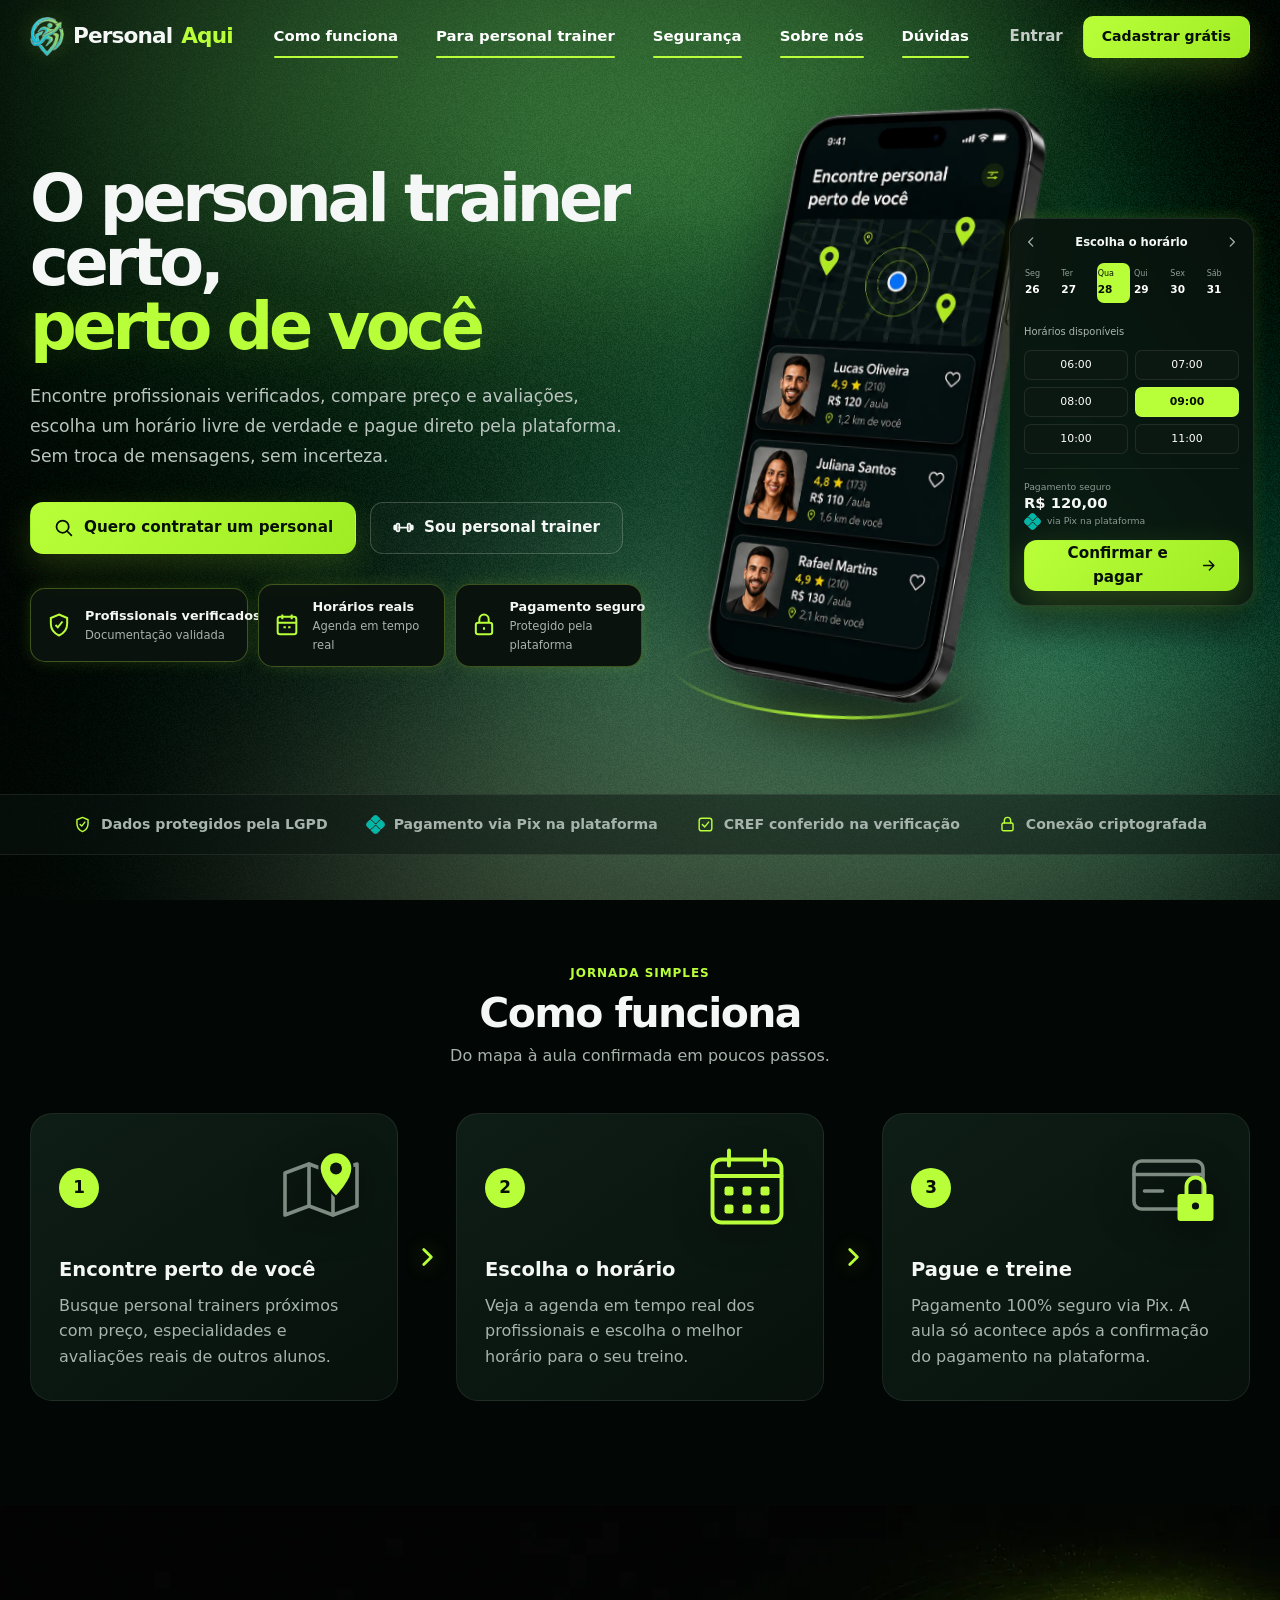
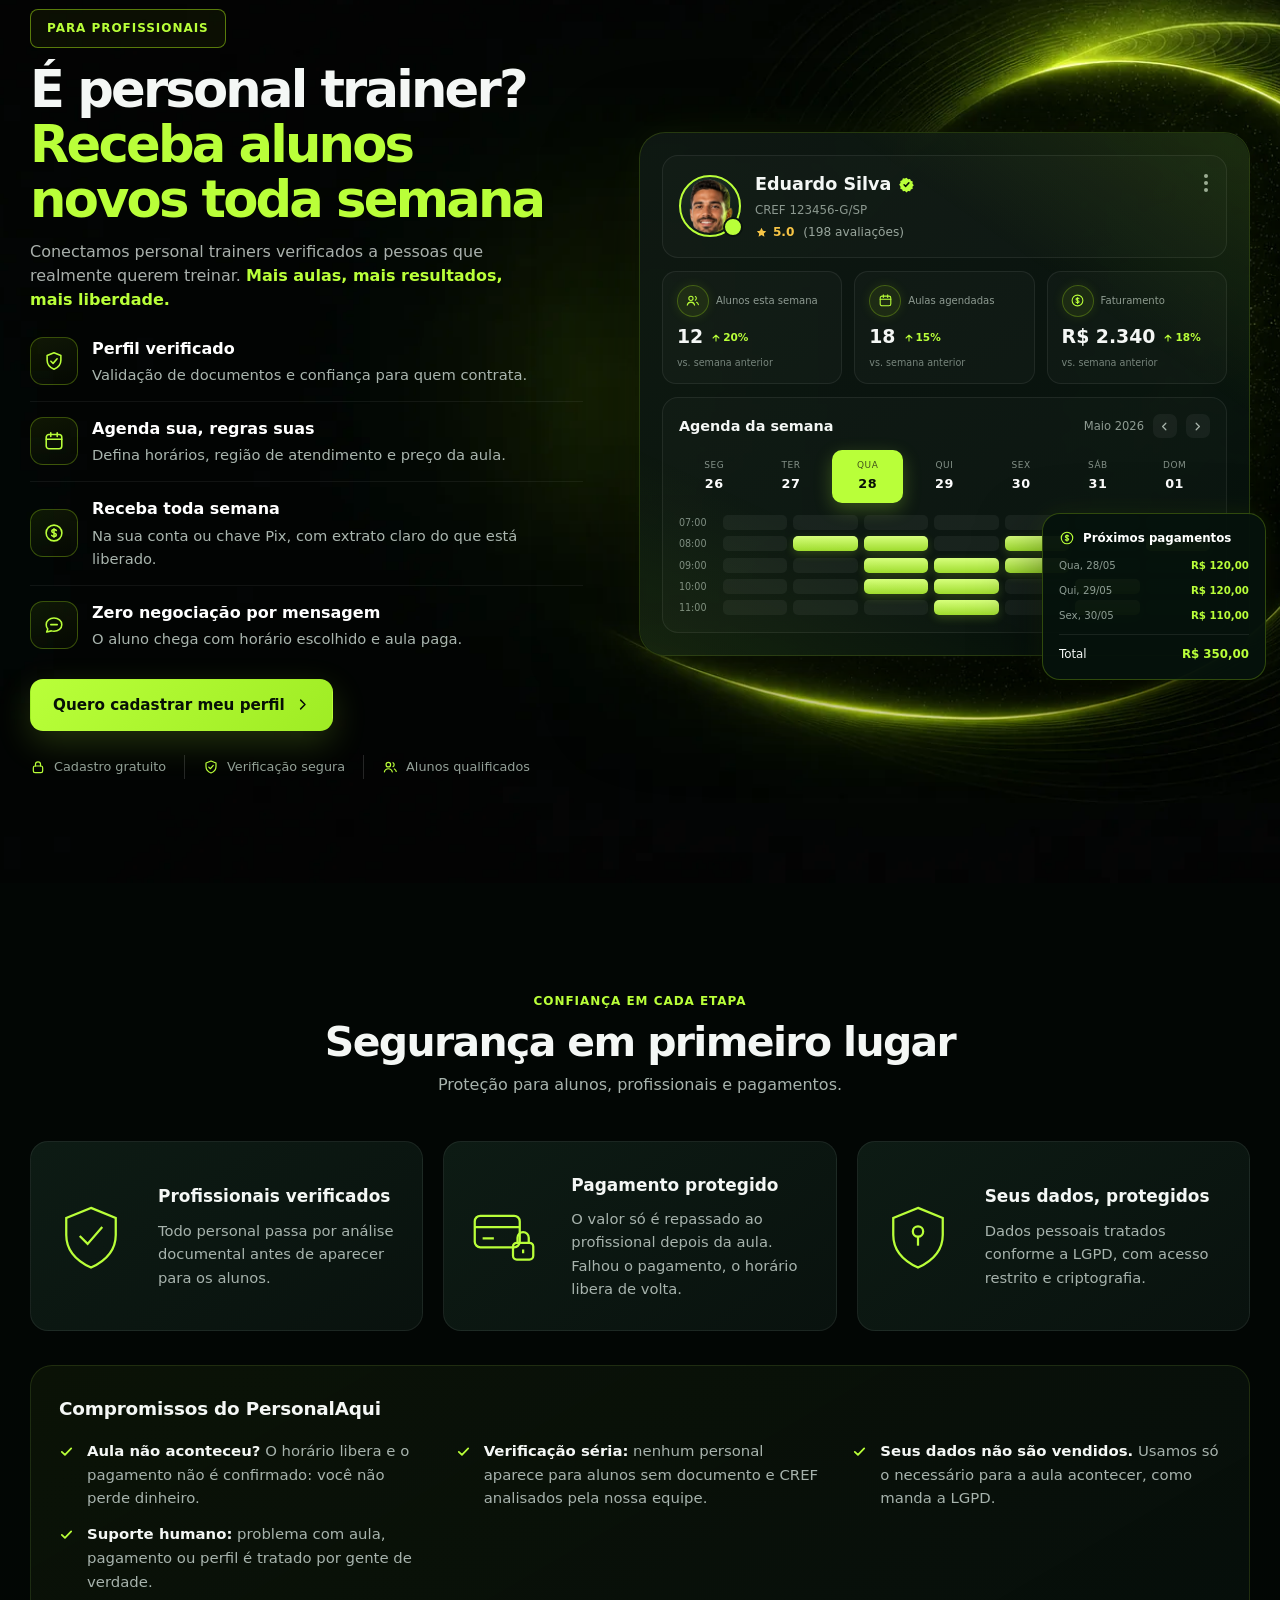
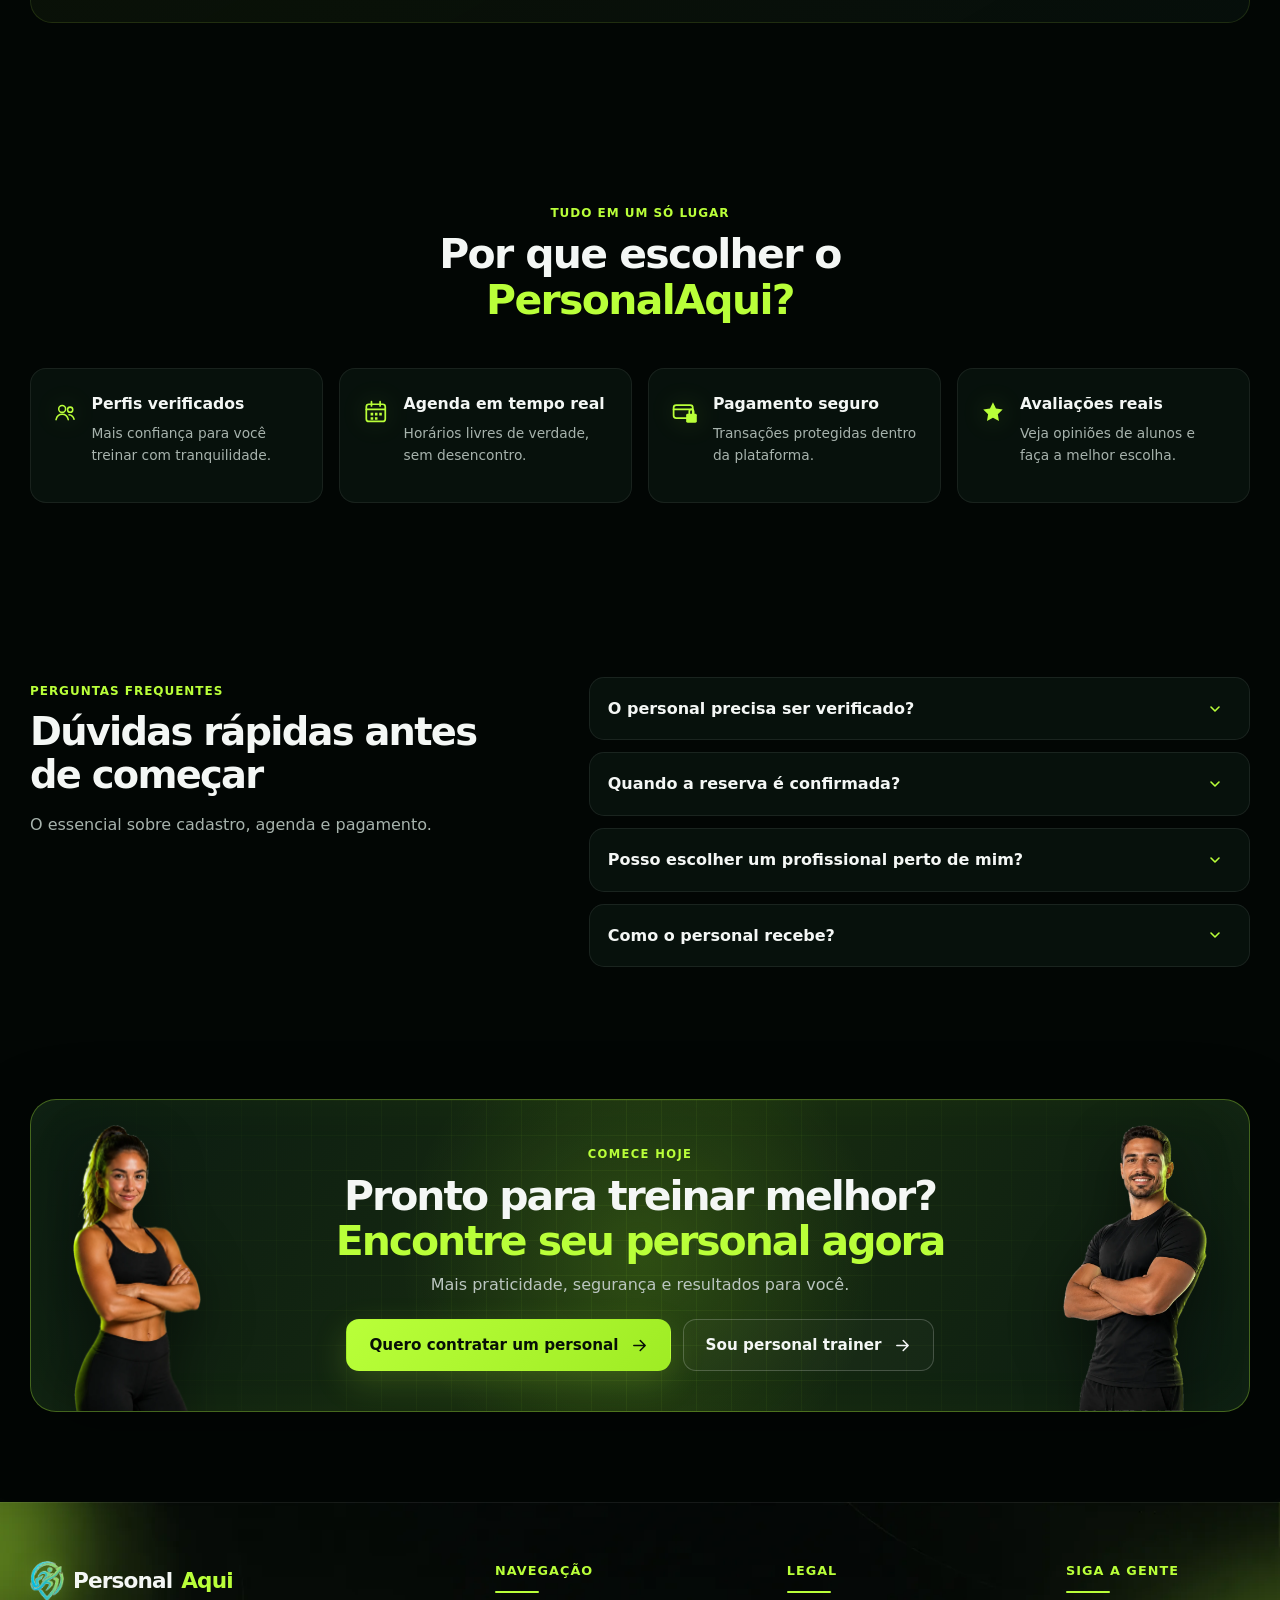
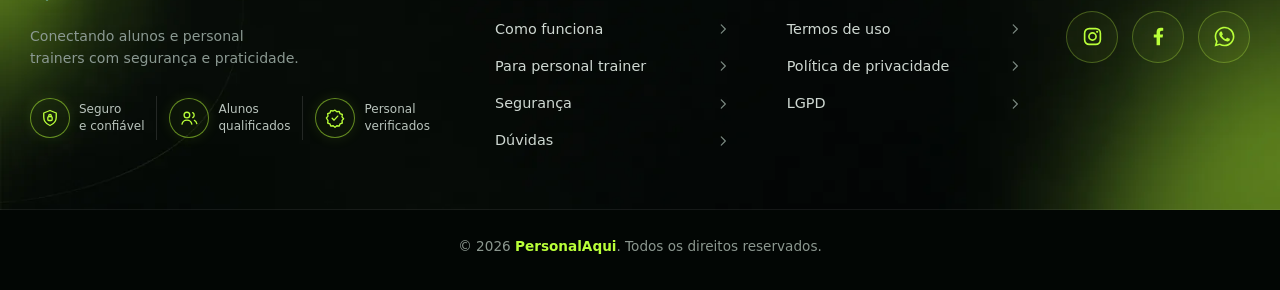
==== index.html @ a5f763ed "deploy: landing sincronizada do repositório principal" ====
<!DOCTYPE html>
<html lang="pt-BR">
<head>
  <meta charset="UTF-8" />
  <meta name="viewport" content="width=device-width, initial-scale=1.0" />
  <meta name="description" content="Encontre personal trainers próximos, verificados e com agenda em tempo real." />
  <meta name="theme-color" content="#06100c" />
  <title>PersonalAqui | Encontre o personal certo perto de você</title>
  <link rel="icon" type="image/png" href="imagens/logo.png" />
  <link rel="stylesheet" href="tokens.css" />
  <link rel="stylesheet" href="styles.css" />
</head>
<body>
  <div class="intro-abertura" id="intro-abertura" aria-hidden="false">
    <svg class="intro-filtro" aria-hidden="true" focusable="false">
      <defs>
        <filter id="limiar-intro">
          <feColorMatrix in="SourceGraphic" type="matrix"
            values="1 0 0 0 0
                    0 1 0 0 0
                    0 0 1 0 0
                    0 0 0 255 -140" />
        </filter>
      </defs>
    </svg>
    <div class="intro-palco" style="filter: url(#limiar-intro)">
      <span class="intro-frase" id="intro-frase-1">Você está pronto para mudar de vida?</span>
      <span class="intro-frase" id="intro-frase-2">Espero que sim, vamos organizar sua jornada!!</span>
    </div>
    <div class="intro-portal" aria-hidden="true"></div>
    <button class="intro-pular" id="intro-pular" type="button">Pular introdução</button>
  </div>

  <div class="veu-legibilidade" aria-hidden="true"></div>
  <div class="scroll-progress" aria-hidden="true"><span></span></div>

  <header class="site-header" id="topo">
    <div class="container header-inner">
      <a class="brand" href="#topo" aria-label="PersonalAqui - início">
        <img class="brand-logo" src="imagens/logo.png" alt="" width="168" height="193" />
        <span>Personal</span><strong>Aqui</strong>
      </a>

      <nav class="main-nav" id="main-nav" aria-label="Navegação principal">
        <a href="#como-funciona">Como funciona</a>
        <a href="#para-personal">Para personal trainer</a>
        <a href="#seguranca">Segurança</a>
        <a href="#vantagens">Sobre nós</a>
        <a href="#duvidas">Dúvidas</a>
      </nav>

      <div class="header-actions">
        <a class="link-login" href="/login">Entrar</a>
        <a class="btn btn-primary btn-sm" href="/login?aba=criar">Cadastrar grátis</a>
      </div>
    </div>
  </header>

  <main>
    <section class="hero section-shell" aria-labelledby="hero-title">

      <div class="container hero-grid">
        <div class="hero-copy reveal">
                    <h1 id="hero-title">
            O personal trainer certo,
            <span>perto de você</span>
          </h1>

          <p class="hero-description">
            Encontre profissionais verificados, compare preço e avaliações,
            escolha um horário livre de verdade e pague direto pela plataforma.
            Sem troca de mensagens, sem incerteza.
          </p>

          <div class="hero-actions">
            <a class="btn btn-primary magnetic" href="/login">
              <svg class="btn-svg" viewBox="0 0 24 24" aria-hidden="true"><circle cx="11" cy="11" r="7"/><path d="M21 21l-5-5"/></svg>
              Quero contratar um personal
            </a>
            <a class="btn btn-outline magnetic" href="/login">
              <svg class="btn-svg" viewBox="0 0 24 24" aria-hidden="true"><rect x="4.2" y="7.6" width="3" height="8.8" rx="1.2"/><rect x="1.4" y="9.6" width="1.9" height="4.8" rx="0.95"/><rect x="16.8" y="7.6" width="3" height="8.8" rx="1.2"/><rect x="20.7" y="9.6" width="1.9" height="4.8" rx="0.95"/><path d="M7.2 12h9.6"/></svg>
              Sou personal trainer
            </a>
          </div>

          <div class="trust-strip" aria-label="Diferenciais da plataforma">
            <article class="trust-item">
              <svg viewBox="0 0 24 24" aria-hidden="true"><path d="M12 3l7 3v5c0 4.6-2.8 8.1-7 10-4.2-1.9-7-5.4-7-10V6l7-3z"/><path d="M9 12l2 2 4-5"/></svg>
              <div><strong>Profissionais verificados</strong><span>Documentação validada</span></div>
            </article>
            <article class="trust-item">
              <svg viewBox="0 0 24 24" aria-hidden="true"><rect x="4" y="5" width="16" height="15" rx="2"/><path d="M8 3v4M16 3v4M4 10h16M9 14h2M13 14h2"/></svg>
              <div><strong>Horários reais</strong><span>Agenda em tempo real</span></div>
            </article>
            <article class="trust-item">
              <svg viewBox="0 0 24 24" aria-hidden="true"><rect x="5" y="10" width="14" height="10" rx="2"/><path d="M8 10V7a4 4 0 018 0v3M12 14v2"/></svg>
              <div><strong>Pagamento seguro</strong><span>Protegido pela plataforma</span></div>
            </article>
          </div>
        </div>

        <div class="hero-visual reveal" data-delay="120">
          <div class="phone-wrap" id="phone-tilt">
            <svg class="anel anel-tras" viewBox="0 0 420 150" aria-hidden="true">
              <defs>
                <linearGradient id="anel-grad" x1="0" y1="0" x2="1" y2="0">
                  <stop offset="0" stop-color="#b9ff39" stop-opacity="0"/>
                  <stop offset=".5" stop-color="#b9ff39" stop-opacity="1"/>
                  <stop offset="1" stop-color="#b9ff39" stop-opacity="0"/>
                </linearGradient>
              </defs>
              <path d="M12 82 C 60 18, 360 18, 408 82" fill="none" stroke="url(#anel-grad)" stroke-width="3.4" stroke-linecap="round"/>
            </svg>
            <svg class="anel anel-frente" viewBox="0 0 420 150" aria-hidden="true">
              <path d="M12 82 C 60 146, 360 146, 408 82" fill="none" stroke="url(#anel-grad)" stroke-width="4" stroke-linecap="round"/>
            </svg>
            <img class="celular-app" src="imagens/celular-app.webp" alt="Aplicativo PersonalAqui mostrando personais próximos no mapa" width="745" height="1344" fetchpriority="high" />
          </div>
          <aside class="booking-panel floating-card">
            <div class="panel-heading">
              <span><svg class="icone-chevron" viewBox="0 0 24 24" aria-hidden="true"><path d="M15 5l-7 7 7 7"/></svg></span>
              <strong>Escolha o horário</strong>
              <span><svg class="icone-chevron" viewBox="0 0 24 24" aria-hidden="true"><path d="M9 5l7 7-7 7"/></svg></span>
            </div>
            <div class="week-row">
              <button><span>Seg</span><strong>26</strong></button>
              <button><span>Ter</span><strong>27</strong></button>
              <button class="selected"><span>Qua</span><strong>28</strong></button>
              <button><span>Qui</span><strong>29</strong></button>
              <button><span>Sex</span><strong>30</strong></button>
              <button><span>Sáb</span><strong>31</strong></button>
            </div>
            <span class="panel-label">Horários disponíveis</span>
            <div class="time-grid">
              <button>06:00</button><button>07:00</button>
              <button>08:00</button><button class="selected">09:00</button>
              <button>10:00</button><button>11:00</button>
            </div>
            <div class="payment-box">
              <div><small>Pagamento seguro</small><strong>R$ 120,00</strong><span class="via-pix"><img class="icone-pix" src="imagens/pix.png" alt="" width="230" height="219" loading="lazy" /> via Pix na plataforma</span></div>
              <button class="btn btn-primary btn-block">Confirmar e pagar <svg class="icone-seta" viewBox="0 0 24 24" aria-hidden="true"><path d="M4 12h15M13 5l7 7-7 7"/></svg></button>
            </div>
          </aside>
        </div>
      </div>
    </section>


    <div class="faixa-confianca" aria-label="Garantias da plataforma">
      <div class="container faixa-confianca-itens">
        <span><svg viewBox="0 0 24 24" aria-hidden="true"><path d="M12 3l7 3v5c0 4.6-2.8 8.1-7 10-4.2-1.9-7-5.4-7-10V6l7-3z"/><path d="M9 12l2 2 4-5"/></svg>Dados protegidos pela LGPD</span>
        <span><img class="icone-pix" src="imagens/pix.png" alt="" width="230" height="219" loading="lazy" />Pagamento via Pix na plataforma</span>
        <span><svg viewBox="0 0 24 24" aria-hidden="true"><rect x="4" y="4" width="16" height="16" rx="3"/><path d="M8 12l3 3 5-6"/></svg>CREF conferido na verificação</span>
        <span><svg viewBox="0 0 24 24" aria-hidden="true"><rect x="5" y="10" width="14" height="10" rx="2"/><path d="M8 10V7a4 4 0 018 0v3"/></svg>Conexão criptografada</span>
      </div>
    </div>

    <section class="section" id="como-funciona">
      <div class="container">
        <div class="section-heading reveal">
          <span class="section-kicker">Jornada simples</span>
          <h2>Como funciona</h2>
          <p>Do mapa à aula confirmada em poucos passos.</p>
        </div>

        <div class="steps-grid">
          <article class="step-card reveal" data-delay="0">
            <div class="step-top">
              <span class="step-number">1</span>
              <div class="step-icon">
                <svg viewBox="0 0 64 64" aria-hidden="true">
                  <path class="traco-suave" d="M8 22l16-6 16 6 16-6v28l-16 6-16-6-16 6V22z"/>
                  <path class="traco-suave" d="M24 16v28M40 22v28"/>
                  <path class="pino" d="M42 8c-6.1 0-11 4.9-11 11 0 8.2 11 19 11 19s11-10.8 11-19c0-6.1-4.9-11-11-11z"/>
                  <circle class="pino-furo" cx="42" cy="19" r="4"/>
                </svg>
              </div>
            </div>
            <h3>Encontre perto de você</h3>
            <p>Busque personal trainers próximos com preço, especialidades e avaliações reais de outros alunos.</p>
          </article>

          <span class="step-arrow" aria-hidden="true"><svg class="icone-chevron" viewBox="0 0 24 24" aria-hidden="true"><path d="M9 5l7 7-7 7"/></svg></span>

          <article class="step-card reveal" data-delay="100">
            <div class="step-top">
              <span class="step-number">2</span>
              <div class="step-icon">
                <svg viewBox="0 0 64 64" aria-hidden="true">
                  <rect class="traco-lima" x="9" y="13" width="46" height="42" rx="6"/>
                  <path class="traco-lima" d="M20 7v10M44 7v10M9 24h46"/>
                  <g class="ponto-lima">
                    <rect x="17" y="31" width="6" height="6" rx="1.5"/><rect x="29" y="31" width="6" height="6" rx="1.5"/><rect x="41" y="31" width="6" height="6" rx="1.5"/>
                    <rect x="17" y="43" width="6" height="6" rx="1.5"/><rect x="29" y="43" width="6" height="6" rx="1.5"/><rect x="41" y="43" width="6" height="6" rx="1.5"/>
                  </g>
                </svg>
              </div>
            </div>
            <h3>Escolha o horário</h3>
            <p>Veja a agenda em tempo real dos profissionais e escolha o melhor horário para o seu treino.</p>
          </article>

          <span class="step-arrow" aria-hidden="true"><svg class="icone-chevron" viewBox="0 0 24 24" aria-hidden="true"><path d="M9 5l7 7-7 7"/></svg></span>

          <article class="step-card reveal" data-delay="200">
            <div class="step-top">
              <span class="step-number">3</span>
              <div class="step-icon">
                <svg viewBox="0 0 64 64" aria-hidden="true">
                  <rect class="traco-suave" x="6" y="14" width="46" height="32" rx="5"/>
                  <path class="traco-suave" d="M6 23h46M13 34h12"/>
                  <path class="cadeado" d="M37 36h20a2 2 0 012 2v14a2 2 0 01-2 2H37a2 2 0 01-2-2V38a2 2 0 012-2z"/>
                  <path class="traco-lima" d="M41 36v-5a6 6 0 0112 0v5"/>
                  <circle class="cadeado-furo" cx="47" cy="44" r="2.4"/>
                </svg>
              </div>
            </div>
            <h3>Pague e treine</h3>
            <p>Pagamento 100% seguro via Pix. A aula só acontece após a confirmação do pagamento na plataforma.</p>
          </article>
        </div>
      </div>
    </section>

    <section class="section section-panel" id="para-personal">
      <div class="container trainer-section-grid">
        <div class="trainer-copy reveal">
          <span class="section-kicker kicker-pill">Para profissionais</span>
          <h2>É personal trainer?<br><span>Receba alunos<br>novos toda semana</span></h2>
          <p class="trainer-sub">Conectamos personal trainers verificados a pessoas que realmente querem treinar. <strong>Mais aulas, mais resultados, mais liberdade.</strong></p>
          <ul class="benefit-list">
            <li>
              <span class="benefit-icone"><svg viewBox="0 0 24 24" aria-hidden="true"><path d="M12 3l7.5 3v5.1c0 4.8-3.1 8-7.5 9.9-4.4-1.9-7.5-5.1-7.5-9.9V6l7.5-3z"/><path d="M8.6 12.2l2.4 2.4 4.4-5"/></svg></span>
              <div><strong>Perfil verificado</strong><p>Validação de documentos e confiança para quem contrata.</p></div>
            </li>
            <li>
              <span class="benefit-icone"><svg viewBox="0 0 24 24" aria-hidden="true"><rect x="3.5" y="5" width="17" height="15.5" rx="3"/><path d="M3.5 10h17M8.5 3v4M15.5 3v4"/></svg></span>
              <div><strong>Agenda sua, regras suas</strong><p>Defina horários, região de atendimento e preço da aula.</p></div>
            </li>
            <li>
              <span class="benefit-icone"><svg viewBox="0 0 24 24" aria-hidden="true"><circle cx="12" cy="12" r="8.6"/><path d="M12 7.4v9.2M14.5 9.3c-.5-.8-1.4-1.2-2.5-1.2-1.4 0-2.4.8-2.4 1.9 0 2.5 4.9 1.3 4.9 3.8 0 1.1-1 1.9-2.5 1.9-1.1 0-2-.4-2.5-1.2"/></svg></span>
              <div><strong>Receba toda semana</strong><p>Na sua conta ou chave Pix, com extrato claro do que está liberado.</p></div>
            </li>
            <li>
              <span class="benefit-icone"><svg viewBox="0 0 24 24" aria-hidden="true"><path d="M20.5 11.6c0 4-3.8 7.2-8.5 7.2-1 0-2-.1-2.9-.4L4 19.6l1.2-3.3c-1.1-1.3-1.7-2.9-1.7-4.7 0-4 3.8-7.2 8.5-7.2s8.5 3.2 8.5 7.2z"/><path d="M8.5 11.6h7"/></svg></span>
              <div><strong>Zero negociação por mensagem</strong><p>O aluno chega com horário escolhido e aula paga.</p></div>
            </li>
          </ul>
          <a class="btn btn-primary btn-chevron" href="/login?aba=criar">Quero cadastrar meu perfil <svg viewBox="0 0 24 24" aria-hidden="true"><path d="M9 5l7 7-7 7"/></svg></a>
          <ul class="trainer-selos" aria-label="Garantias do cadastro">
            <li><svg viewBox="0 0 24 24" aria-hidden="true"><rect x="5" y="10.5" width="14" height="10" rx="2.6"/><path d="M8.2 10.5V8a3.8 3.8 0 017.6 0v2.5"/></svg>Cadastro gratuito</li>
            <li><svg viewBox="0 0 24 24" aria-hidden="true"><path d="M12 3l7.5 3v5.1c0 4.8-3.1 8-7.5 9.9-4.4-1.9-7.5-5.1-7.5-9.9V6l7.5-3z"/><path d="M8.6 12.2l2.4 2.4 4.4-5"/></svg>Verificação segura</li>
            <li><svg viewBox="0 0 24 24" aria-hidden="true"><circle cx="9.5" cy="8.5" r="3.4"/><path d="M3.6 19.4c.7-3 3-4.8 5.9-4.8s5.2 1.8 5.9 4.8M16.5 5.6a3.4 3.4 0 010 5.9M18.5 14.9c1.4.7 2.4 2 2.9 3.8"/></svg>Alunos qualificados</li>
          </ul>
        </div>

        <div class="trainer-visual reveal" data-delay="150">
          <div class="dashboard-glow" aria-hidden="true"></div>
          <div class="dashboard-mockup">
            <div class="profile-summary">
              <span class="dashboard-avatar-anel">
                <span class="dashboard-avatar avatar-foto"><img src="imagens/avatar-homem.webp" alt="" width="62" height="62" loading="lazy"></span>
                <b class="ponto-verificado" aria-hidden="true"><svg viewBox="0 0 24 24"><path d="M4.5 12.5l5 5L19.5 7"/></svg></b>
              </span>
              <div class="perfil-dados">
                <strong>Eduardo Silva <b class="selo-nome" aria-label="verificado"><svg viewBox="0 0 24 24" aria-hidden="true"><path d="M12 2.6l2.2 1.9 2.9-.4 1 2.7 2.7 1-.4 2.9 1.9 2.2-1.9 2.2.4 2.9-2.7 1-1 2.7-2.9-.4-2.2 1.9-2.2-1.9-2.9.4-1-2.7-2.7-1 .4-2.9L1.7 12l1.9-2.2-.4-2.9 2.7-1 1-2.7 2.9.4L12 2.6z"/><path class="selo-traco" d="M8.6 12.3l2.3 2.3 4.4-4.9"/></svg></b></strong>
                <small>CREF 123456-G/SP</small>
                <em><svg class="estrela" viewBox="0 0 24 24" aria-hidden="true"><path d="M12 3.2l2.7 5.6 6.1.8-4.5 4.2 1.1 6-5.4-3-5.4 3 1.1-6L3.2 9.6l6.1-.8L12 3.2z"/></svg><b>5.0</b>&nbsp;(198 avaliações)</em>
              </div>
              <span class="kebab" aria-hidden="true"><i></i><i></i><i></i></span>
            </div>

            <div class="dashboard-stats">
              <div>
                <span class="stat-rotulo"><i class="stat-icone"><svg viewBox="0 0 24 24" aria-hidden="true"><circle cx="9.5" cy="8.5" r="3.4"/><path d="M3.6 19.4c.7-3 3-4.8 5.9-4.8s5.2 1.8 5.9 4.8M16.5 5.6a3.4 3.4 0 010 5.9M18.5 14.9c1.4.7 2.4 2 2.9 3.8"/></svg></i>Alunos esta semana</span>
                <span class="stat-valor"><strong class="counter" data-target="12">0</strong><em class="delta"><svg viewBox="0 0 24 24" aria-hidden="true"><path d="M12 19V5M5 12l7-7 7 7"/></svg>20%</em></span>
                <small>vs. semana anterior</small>
              </div>
              <div>
                <span class="stat-rotulo"><i class="stat-icone"><svg viewBox="0 0 24 24" aria-hidden="true"><rect x="3.5" y="5" width="17" height="15.5" rx="3"/><path d="M3.5 10h17M8.5 3v4M15.5 3v4"/></svg></i>Aulas agendadas</span>
                <span class="stat-valor"><strong class="counter" data-target="18">0</strong><em class="delta"><svg viewBox="0 0 24 24" aria-hidden="true"><path d="M12 19V5M5 12l7-7 7 7"/></svg>15%</em></span>
                <small>vs. semana anterior</small>
              </div>
              <div>
                <span class="stat-rotulo"><i class="stat-icone"><svg viewBox="0 0 24 24" aria-hidden="true"><circle cx="12" cy="12" r="8.6"/><path d="M12 7.4v9.2M14.5 9.3c-.5-.8-1.4-1.2-2.5-1.2-1.4 0-2.4.8-2.4 1.9 0 2.5 4.9 1.3 4.9 3.8 0 1.1-1 1.9-2.5 1.9-1.1 0-2-.4-2.5-1.2"/></svg></i>Faturamento</span>
                <span class="stat-valor"><strong>R$ 2.340</strong><em class="delta"><svg viewBox="0 0 24 24" aria-hidden="true"><path d="M12 19V5M5 12l7-7 7 7"/></svg>18%</em></span>
                <small>vs. semana anterior</small>
              </div>
            </div>

            <div class="dashboard-calendar">
              <div class="calendar-head">
                <strong>Agenda da semana</strong>
                <span class="calendar-mes">Maio 2026
                  <button class="cal-nav" type="button" aria-label="Semana anterior"><svg viewBox="0 0 24 24" aria-hidden="true"><path d="M14.5 6l-6 6 6 6"/></svg></button>
                  <button class="cal-nav" type="button" aria-label="Próxima semana"><svg viewBox="0 0 24 24" aria-hidden="true"><path d="M9.5 6l6 6-6 6"/></svg></button>
                </span>
              </div>
              <div class="calendar-days">
                <div><span>Seg</span><strong>26</strong></div><div><span>Ter</span><strong>27</strong></div><div class="selected"><span>Qua</span><strong>28</strong></div><div><span>Qui</span><strong>29</strong></div><div><span>Sex</span><strong>30</strong></div><div><span>Sáb</span><strong>31</strong></div><div><span>Dom</span><strong>01</strong></div>
              </div>
              <div class="calendar-slots">
                <span>07:00</span><i class="slot"></i><i class="slot"></i><i class="slot"></i><i class="slot"></i><i class="slot"></i><i class="slot"></i><i class="slot"></i>
                <span>08:00</span><i class="slot"></i><i class="slot slot-on"></i><i class="slot slot-on"></i><i class="slot"></i><i class="slot slot-on"></i><i class="slot"></i><i class="slot slot-on"></i>
                <span>09:00</span><i class="slot"></i><i class="slot"></i><i class="slot slot-on"></i><i class="slot slot-on"></i><i class="slot slot-on"></i><i class="slot"></i><i class="slot"></i>
                <span>10:00</span><i class="slot"></i><i class="slot"></i><i class="slot slot-on"></i><i class="slot slot-on"></i><i class="slot"></i><i class="slot slot-on"></i><i class="slot"></i>
                <span>11:00</span><i class="slot"></i><i class="slot"></i><i class="slot"></i><i class="slot slot-on"></i><i class="slot"></i><i class="slot slot-on"></i><i class="slot"></i>
              </div>
            </div>
          </div>

          <div class="payout-card">
            <p class="payout-head"><svg viewBox="0 0 24 24" aria-hidden="true"><circle cx="12" cy="12" r="8.6"/><path d="M12 7.4v9.2M14.5 9.3c-.5-.8-1.4-1.2-2.5-1.2-1.4 0-2.4.8-2.4 1.9 0 2.5 4.9 1.3 4.9 3.8 0 1.1-1 1.9-2.5 1.9-1.1 0-2-.4-2.5-1.2"/></svg>Próximos pagamentos</p>
            <p><span>Qua, 28/05</span><b>R$ 120,00</b></p>
            <p><span>Qui, 29/05</span><b>R$ 120,00</b></p>
            <p><span>Sex, 30/05</span><b>R$ 110,00</b></p>
            <div class="payout-total"><span>Total</span><strong>R$ 350,00</strong></div>
          </div>
        </div>
      </div>
    </section>

    <section class="section" id="seguranca">
      <div class="container">
        <div class="section-heading reveal">
          <span class="section-kicker">Confiança em cada etapa</span>
          <h2>Segurança em primeiro lugar</h2>
          <p>Proteção para alunos, profissionais e pagamentos.</p>
        </div>

        <div class="security-grid">
          <article class="security-card reveal">
            <div class="security-icon">
              <svg viewBox="0 0 64 64" aria-hidden="true"><path d="M32 7l22 9v15c0 14-9 23-22 29C19 54 10 45 10 31V16l22-9z"/><path d="M22 32l7 7 13-15"/></svg>
            </div>
            <div><h3>Profissionais verificados</h3><p>Todo personal passa por análise documental antes de aparecer para os alunos.</p></div>
          </article>
          <article class="security-card reveal" data-delay="100">
            <div class="security-icon">
              <svg viewBox="0 0 64 64" aria-hidden="true"><rect x="6" y="14" width="40" height="28" rx="5"/><path d="M6 24h40M13 34h10"/><rect x="40" y="38" width="18" height="15" rx="3.4"/><path d="M44 38v-4.4a5 5 0 0110 0V38M49 44v3.4"/></svg>
            </div>
            <div><h3>Pagamento protegido</h3><p>O valor só é repassado ao profissional depois da aula. Falhou o pagamento, o horário libera de volta.</p></div>
          </article>
          <article class="security-card reveal" data-delay="200">
            <div class="security-icon">
              <svg viewBox="0 0 64 64" aria-hidden="true"><path d="M32 7l22 9v15c0 14-9 23-22 29C19 54 10 45 10 31V16l22-9z"/><circle cx="32" cy="28" r="4.6"/><path d="M32 32.6v8"/></svg>
            </div>
            <div><h3>Seus dados, protegidos</h3><p>Dados pessoais tratados conforme a LGPD, com acesso restrito e criptografia.</p></div>
          </article>
        </div>
      
        <div class="compromissos reveal" data-delay="150">
          <h3>Compromissos do PersonalAqui</h3>
          <ul>
            <li><strong>Aula não aconteceu?</strong> O horário libera e o pagamento não é confirmado: você não perde dinheiro.</li>
            <li><strong>Verificação séria:</strong> nenhum personal aparece para alunos sem documento e CREF analisados pela nossa equipe.</li>
            <li><strong>Seus dados não são vendidos.</strong> Usamos só o necessário para a aula acontecer, como manda a LGPD.</li>
            <li><strong>Suporte humano:</strong> problema com aula, pagamento ou perfil é tratado por gente de verdade.</li>
          </ul>
        </div>
      </div>
    </section>

    <section class="section compact-section" id="vantagens">
      <div class="container">
        <div class="section-heading reveal">
          <span class="section-kicker">Tudo em um só lugar</span>
          <h2>Por que escolher o <span>PersonalAqui?</span></h2>
        </div>

        <div class="benefit-grid">
          <article class="mini-benefit reveal">
            <span class="mini-icon">
              <svg viewBox="0 0 32 32" aria-hidden="true"><circle cx="12" cy="12" r="4.5"/><path d="M4 26c1-4.5 4.4-7 8-7s7 2.5 8 7"/><circle cx="22.5" cy="13" r="3.4"/><path d="M21 19.6c3 .3 5.6 2.4 6.6 5.9"/></svg>
            </span>
            <div><h3>Perfis verificados</h3><p>Mais confiança para você treinar com tranquilidade.</p></div>
          </article>
          <article class="mini-benefit reveal" data-delay="70">
            <span class="mini-icon">
              <svg viewBox="0 0 32 32" aria-hidden="true"><rect x="5" y="7" width="22" height="20" rx="3"/><path d="M11 4v5M21 4v5M5 13h22"/><path class="cheio" d="M10 17h3v3h-3zM15 17h3v3h-3zM20 17h3v3h-3zM10 22h3v3h-3zM15 22h3v3h-3z"/></svg>
            </span>
            <div><h3>Agenda em tempo real</h3><p>Horários livres de verdade, sem desencontro.</p></div>
          </article>
          <article class="mini-benefit reveal" data-delay="140">
            <span class="mini-icon">
              <svg viewBox="0 0 32 32" aria-hidden="true"><rect x="3" y="8" width="22" height="15" rx="3"/><path d="M3 13h22"/><path class="cheio" d="M19 18h9a1.6 1.6 0 011.6 1.6v7A1.6 1.6 0 0128 28.2h-9a1.6 1.6 0 01-1.6-1.6v-7A1.6 1.6 0 0119 18z"/><path d="M21 18v-2.4a2.5 2.5 0 015 0V18"/></svg>
            </span>
            <div><h3>Pagamento seguro</h3><p>Transações protegidas dentro da plataforma.</p></div>
          </article>
          <article class="mini-benefit reveal" data-delay="210">
            <span class="mini-icon">
              <svg viewBox="0 0 32 32" aria-hidden="true"><path class="cheio" d="M16 4l3.7 7.6 8.3 1.2-6 5.9 1.4 8.3L16 23l-7.4 4 1.4-8.3-6-5.9 8.3-1.2L16 4z"/></svg>
            </span>
            <div><h3>Avaliações reais</h3><p>Veja opiniões de alunos e faça a melhor escolha.</p></div>
          </article>
        </div>
      </div>
    </section>

    <section class="faq-section section" id="duvidas">
      <div class="container faq-grid">
        <div class="faq-intro reveal">
          <span class="section-kicker">Perguntas frequentes</span>
          <h2>Dúvidas rápidas antes de começar</h2>
          <p>O essencial sobre cadastro, agenda e pagamento.</p>
        </div>
        <div class="faq-list reveal" data-delay="100">
          <details>
            <summary>O personal precisa ser verificado?</summary>
            <p>Sim. O perfil só fica público após a validação da documentação obrigatória.</p>
          </details>
          <details>
            <summary>Quando a reserva é confirmada?</summary>
            <p>A reserva é confirmada após a aprovação do pagamento e o horário fica bloqueado automaticamente.</p>
          </details>
          <details>
            <summary>Posso escolher um profissional perto de mim?</summary>
            <p>Sim. A descoberta utiliza localização e região de atendimento para mostrar opções próximas.</p>
          </details>
          <details>
            <summary>Como o personal recebe?</summary>
            <p>O profissional acompanha os valores e repasses pela plataforma, conforme as regras definidas.</p>
          </details>
        </div>
      </div>
    </section>

    <section class="cta-section" id="cta-final">
      <div class="container">
        <div class="cta-card reveal">
          <img class="athlete athlete-left" src="imagens/personagem-mulher.webp" alt="" aria-hidden="true" loading="lazy" width="520" height="1159" />
          <div class="cta-content">
            <span>Comece hoje</span>
            <h2>Pronto para treinar melhor?<br><strong>Encontre seu personal agora</strong></h2>
            <p>Mais praticidade, segurança e resultados para você.</p>
            <div class="cta-actions">
              <a class="btn btn-primary magnetic" href="/login">Quero contratar um personal <svg class="icone-seta" viewBox="0 0 24 24" aria-hidden="true"><path d="M4 12h15M13 5l7 7-7 7"/></svg></a>
              <a class="btn btn-outline magnetic" href="/login">Sou personal trainer <svg class="icone-seta" viewBox="0 0 24 24" aria-hidden="true"><path d="M4 12h15M13 5l7 7-7 7"/></svg></a>
            </div>
          </div>
          <img class="athlete athlete-right" src="imagens/personagem-homem.webp" alt="" aria-hidden="true" loading="lazy" width="520" height="1033" />
        </div>
      </div>
    </section>
  </main>

  <footer class="site-footer">
    <div class="footer-painel">
    <div class="container footer-grid">
      <div>
        <a class="brand footer-brand" href="#topo"><img class="brand-logo" src="imagens/logo.png" alt="" width="168" height="193" /><span>Personal</span><strong>Aqui</strong></a>
        <p>Conectando alunos e personal trainers com segurança e praticidade.</p>
        <ul class="footer-selos" aria-label="Diferenciais da plataforma">
          <li><span class="selo-icone"><svg viewBox="0 0 24 24" aria-hidden="true"><path d="M12 3l7.5 3v5.1c0 4.8-3.1 8-7.5 9.9-4.4-1.9-7.5-5.1-7.5-9.9V6l7.5-3z"/><rect x="9.4" y="10.4" width="5.2" height="4.6" rx="1.1"/><path d="M10.5 10.4V9.3a1.5 1.5 0 013 0v1.1"/></svg></span><span>Seguro<br>e confiável</span></li>
          <li><span class="selo-icone"><svg viewBox="0 0 24 24" aria-hidden="true"><circle cx="9.5" cy="8.5" r="3.4"/><path d="M3.6 19.4c.7-3 3-4.8 5.9-4.8s5.2 1.8 5.9 4.8M16.5 5.6a3.4 3.4 0 010 5.9M18.5 14.9c1.4.7 2.4 2 2.9 3.8"/></svg></span><span>Alunos<br>qualificados</span></li>
          <li><span class="selo-icone"><svg viewBox="0 0 24 24" aria-hidden="true"><path d="M12 2.6l2.2 1.9 2.9-.4 1 2.7 2.7 1-.4 2.9 1.9 2.2-1.9 2.2.4 2.9-2.7 1-1 2.7-2.9-.4-2.2 1.9-2.2-1.9-2.9.4-1-2.7-2.7-1 .4-2.9L1.7 12l1.9-2.2-.4-2.9 2.7-1 1-2.7 2.9.4L12 2.6z"/><path d="M8.6 12.3l2.3 2.3 4.4-4.9"/></svg></span><span>Personal<br>verificados</span></li>
        </ul>
      </div>
      <div class="footer-links">
        <h3>Navegação</h3>
        <a href="#como-funciona">Como funciona <svg class="link-seta" viewBox="0 0 24 24" aria-hidden="true"><path d="M9 5l7 7-7 7"/></svg></a>
        <a href="#para-personal">Para personal trainer <svg class="link-seta" viewBox="0 0 24 24" aria-hidden="true"><path d="M9 5l7 7-7 7"/></svg></a>
        <a href="#seguranca">Segurança <svg class="link-seta" viewBox="0 0 24 24" aria-hidden="true"><path d="M9 5l7 7-7 7"/></svg></a>
        <a href="#duvidas">Dúvidas <svg class="link-seta" viewBox="0 0 24 24" aria-hidden="true"><path d="M9 5l7 7-7 7"/></svg></a>
      </div>
      <div class="footer-links">
        <h3>Legal</h3>
        <a href="termos.html">Termos de uso <svg class="link-seta" viewBox="0 0 24 24" aria-hidden="true"><path d="M9 5l7 7-7 7"/></svg></a>
        <a href="privacidade.html">Política de privacidade <svg class="link-seta" viewBox="0 0 24 24" aria-hidden="true"><path d="M9 5l7 7-7 7"/></svg></a>
        <a href="privacidade.html#lgpd">LGPD <svg class="link-seta" viewBox="0 0 24 24" aria-hidden="true"><path d="M9 5l7 7-7 7"/></svg></a>
      </div>
      <div>
        <h3>Siga a gente</h3>
        <div class="social-links">
          <a href="#" aria-label="Instagram">
            <svg class="social-traco" viewBox="0 0 24 24" aria-hidden="true"><rect x="3" y="3" width="18" height="18" rx="5.2"/><circle cx="12" cy="12" r="4.1"/><circle class="social-ponto" cx="17.3" cy="6.7" r="1.25"/></svg>
          </a>
          <a href="#" aria-label="Facebook">
            <svg class="social-fb" viewBox="0 0 320 512" aria-hidden="true"><path d="M279.14 288l14.22-92.66h-88.91v-60.13c0-25.35 12.42-50.06 52.24-50.06h40.42V6.26S260.43 0 225.36 0c-73.22 0-121.08 44.38-121.08 124.72v70.62H22.89V288h81.39v224h100.17V288z"/></svg>
          </a>
          <a href="#" aria-label="WhatsApp">
            <svg viewBox="0 0 24 24" aria-hidden="true"><path d="M17.47 14.38c-.3-.15-1.76-.87-2.03-.97-.27-.1-.47-.15-.67.15-.2.3-.77.97-.94 1.17-.17.2-.35.22-.64.07-.3-.15-1.26-.46-2.4-1.47-.88-.79-1.48-1.76-1.65-2.06-.17-.3-.02-.46.13-.6.13-.13.3-.35.45-.52.15-.17.2-.3.3-.5.1-.2.05-.37-.02-.52-.08-.15-.67-1.62-.92-2.22-.24-.58-.49-.5-.67-.51h-.57c-.2 0-.52.07-.8.37-.27.3-1.04 1.02-1.04 2.5 0 1.47 1.07 2.89 1.22 3.09.15.2 2.1 3.21 5.1 4.5.71.31 1.27.49 1.7.63.72.23 1.37.2 1.88.12.57-.09 1.76-.72 2.01-1.42.25-.7.25-1.29.17-1.42-.07-.13-.27-.2-.57-.35zM12.04 21.5h-.01a9.4 9.4 0 01-4.79-1.31l-.34-.2-3.56.93.95-3.47-.22-.36a9.4 9.4 0 01-1.44-5.03c0-5.2 4.24-9.43 9.45-9.43a9.39 9.39 0 016.68 2.77 9.38 9.38 0 012.76 6.68c0 5.2-4.24 9.42-9.44 9.42zm8.03-17.46A11.3 11.3 0 0012.04 .73C5.8.73.73 5.8.73 12.05c0 1.99.52 3.94 1.51 5.66L.65 23.35l5.78-1.52a11.3 11.3 0 005.6 1.43h.01c6.24 0 11.32-5.07 11.32-11.32 0-3.02-1.18-5.87-3.29-8z"/></svg>
          </a>
        </div>
      </div>
    </div>
    </div>
    <div class="footer-bottom">© <span id="current-year"></span> <strong>PersonalAqui</strong>. Todos os direitos reservados.</div>
  </footer>

  <script src="fundo-shader.js" defer></script>
  <script src="interacoes.js"></script>
</body>
</html>
---- tokens.css ----
/* ============================================================
   TOKENS DE DESIGN DO MEUPERSONAL — fonte única da identidade.
   Usado pela landing (link direto) e pela plataforma web
   (globals.css importa /tokens.css, sincronizado pelo script).
   Mudou identidade? Muda AQUI, nunca nos arquivos de página.
   ============================================================ */
:root {
  /* superfícies */
  --bg: #050b08;
  --bg-deep: #020604;
  --surface: #0a1510;
  --surface-2: #0d1c15;
  --surface-3: #10231a;

  /* bordas */
  --line: rgba(198, 255, 75, 0.12);
  --line-strong: rgba(198, 255, 75, 0.28);
  --line-neutra: rgba(255, 255, 255, 0.08);

  /* texto */
  --text: #f4f7f5;
  --muted: #a7b3ad;
  --muted-2: #8b9992; /* AA em texto pequeno sobre --bg */

  /* marca */
  --lime: #b9ff39;
  --lime-2: #8fdb17;
  --lime-soft: rgba(185, 255, 57, 0.12);

  /* estados */
  --ok: #7dd97d;
  --danger: #ff8f8f;
  --pendente: #f0c674;

  /* forma */
  --radius: 22px;
  --radius-sm: 14px;
  --radius-botao: 13px;
  --shadow: 0 30px 80px rgba(0, 0, 0, 0.42);

  /* layout */
  --container: 1220px;
  --header-h: 74px;

  /* tipografia */
  --fonte: "Inter", ui-sans-serif, system-ui, -apple-system, BlinkMacSystemFont, "Segoe UI", sans-serif;
}
---- styles.css ----
/* tokens de identidade: ver tokens.css (fonte única) */
* { box-sizing: border-box; }
html { scroll-behavior: smooth; scroll-padding-top: 90px; }
body {
  margin: 0;
  min-width: 320px;
  background: var(--bg-deep);
  color: var(--text);
  font-family: Inter, ui-sans-serif, system-ui, -apple-system, BlinkMacSystemFont, "Segoe UI", sans-serif;
  line-height: 1.6;
  overflow-x: hidden;
}

::selection { color: #071006; background: var(--lime); }
a { color: inherit; text-decoration: none; }
button, input, textarea, select { font: inherit; }
button { color: inherit; }
img, svg { display: block; max-width: 100%; }
.container { width: min(calc(100% - 40px), var(--container)); margin-inline: auto; }
.section { padding: 104px 0; position: relative; }
.compact-section { padding-top: 72px; }
.section-shell { position: relative; overflow: hidden; }

.scroll-progress {
  position: fixed; inset: 0 0 auto 0; height: 3px; z-index: 1000;
  background: transparent; pointer-events: none;
}
.scroll-progress span { display: block; width: 0; height: 100%; background: linear-gradient(90deg, var(--lime-2), var(--lime)); box-shadow: 0 0 18px var(--lime); }

.site-header {
  position: sticky; top: 0; z-index: 100;
  height: var(--header-h);
  border-bottom: 1px solid transparent;
  background: transparent;
  transition: background .3s ease, box-shadow .3s ease, border-color .3s ease, backdrop-filter .3s ease;
}
.site-header.is-scrolled { background: rgba(4, 10, 7, .85); backdrop-filter: blur(18px); border-color: rgba(255,255,255,.06); box-shadow: 0 10px 40px rgba(0,0,0,.3); }
.header-inner { height: 100%; display: grid; grid-template-columns: auto 1fr auto; align-items: center; gap: 32px; }
.brand { display: inline-flex; align-items: baseline; font-weight: 780; letter-spacing: -.04em; font-size: 1.35rem; white-space: nowrap; }
.brand strong { color: var(--lime); }
.main-nav { display: flex; justify-content: center; align-items: center; gap: clamp(18px, 3vw, 38px); }
.main-nav a { position: relative; color: #c3ccc7; font-size: .93rem; font-weight: 600; transition: color .2s ease; }
.main-nav a::after { content: ""; position: absolute; left: 0; bottom: -10px; width: 100%; height: 2px; border-radius: 10px; background: var(--lime); transform: scaleX(0); transform-origin: center; transition: transform .25s ease; }
.main-nav a:hover, .main-nav a.active { color: #fff; }
.main-nav a:hover::after, .main-nav a.active::after { transform: scaleX(1); }
.header-actions { display: flex; align-items: center; gap: 20px; }
.link-login { color: #c3ccc7; font-weight: 650; font-size: .94rem; }

.btn {
  --btn-bg: transparent;
  display: inline-flex; align-items: center; justify-content: center; gap: 10px;
  min-height: 52px; padding: 0 22px;
  border: 1px solid transparent; border-radius: 13px;
  background: var(--btn-bg); color: var(--text); font-weight: 760; font-size: .95rem;
  cursor: pointer; position: relative; overflow: hidden;
  transition: transform .22s ease, box-shadow .22s ease, border-color .22s ease, background .22s ease;
}
.btn::before { content: ""; position: absolute; inset: 0; background: linear-gradient(120deg, transparent 0 35%, rgba(255,255,255,.22), transparent 65%); transform: translateX(-120%); transition: transform .6s ease; }
.btn:hover::before { transform: translateX(120%); }
.btn:hover { transform: translateY(-2px); }
.btn-primary { --btn-bg: linear-gradient(135deg, var(--lime), #9fec24); color: #071006; box-shadow: 0 12px 34px rgba(185,255,57,.18); }
.btn-primary:hover { box-shadow: 0 16px 40px rgba(185,255,57,.28); }
.btn-outline { border-color: rgba(255,255,255,.2); background: rgba(255,255,255,.025); }
.btn-outline:hover { border-color: var(--line-strong); background: var(--lime-soft); }
.btn-sm { min-height: 42px; padding: 0 18px; border-radius: 10px; font-size: .88rem; }
.btn-block { width: 100%; min-height: 44px; }
.btn-icon { font-size: 1.1rem; }

.hero { padding: 26px 0 80px; min-height: 720px; }
.hero-grid { display: grid; grid-template-columns: minmax(0, 1.04fr) minmax(520px, .96fr); gap: 44px; align-items: center; position: relative; z-index: 1; }
.hero-copy { padding: 26px 0; }
.eyebrow, .section-kicker { color: var(--lime); text-transform: uppercase; letter-spacing: .08em; font-size: .75rem; font-weight: 780; }
.eyebrow { display: inline-flex; align-items: center; gap: 8px; border: 1px solid var(--line); background: rgba(185,255,57,.04); padding: 8px 12px; border-radius: 999px; }
.eyebrow-star { text-shadow: 0 0 14px var(--lime); }
.hero h1 { margin: 24px 0 22px; max-width: 760px; font-size: clamp(3rem, 5.1vw, 5.4rem); line-height: .98; letter-spacing: -.065em; }
.hero h1 span { display: block; color: var(--lime); text-shadow: 0 0 40px rgba(185,255,57,.12); }
.hero-description { max-width: 670px; margin: 0; color: #bac5bf; font-size: clamp(1rem, 1.35vw, 1.12rem); line-height: 1.75; }
.hero-actions { display: flex; flex-wrap: wrap; gap: 14px; margin: 30px 0; }
.trust-strip { display: grid; grid-template-columns: repeat(3, 1fr); gap: 10px; align-items: center; }
.trust-item { min-height: 74px; display: flex; align-items: center; gap: 12px; padding: 12px 14px; background: #0a120d; border: 1.5px solid var(--line-strong); border-radius: 15px; box-shadow: 0 0 16px rgba(185,255,57,.14); }
.trust-item svg { width: 28px; height: 28px; fill: none; stroke: var(--lime); stroke-width: 1.7; flex: 0 0 auto; }
.trust-item div { display: flex; flex-direction: column; min-width: 0; }
.trust-item strong { font-size: .8rem; white-space: nowrap; }
.trust-item span { color: var(--muted); font-size: .72rem; }

.hero-visual { min-height: 610px; position: relative; display: flex; align-items: center; justify-content: center; perspective: 1200px; }
.phone-wrap { position: relative; width: 330px; transform: rotateY(-8deg) rotateZ(2deg); transform-style: preserve-3d; transition: transform .22s ease-out; z-index: 3; }.phone-wrap .celular-app { width: 100%; height: auto; filter: drop-shadow(0 34px 44px rgba(0,0,0,.55)); }
.phone-shadow { position: absolute; inset: auto 20px 0; height: 50px; background: rgba(0,0,0,.65); filter: blur(25px); }
.phone { position: absolute; inset: 0; border-radius: 42px; padding: 11px; background: linear-gradient(145deg, #28322d, #050807 55%, #17211c); border: 1px solid rgba(255,255,255,.24); box-shadow: 0 36px 70px rgba(0,0,0,.66), inset 0 0 0 2px rgba(255,255,255,.04); }
.phone::before { content: ""; position: absolute; top: 13px; left: 50%; transform: translateX(-50%); width: 92px; height: 22px; border-radius: 20px; background: #030504; z-index: 5; }
.phone-topbar { height: 36px; padding: 6px 12px 0; display: flex; align-items: center; justify-content: space-between; color: #dbe2de; font-size: .68rem; }
.phone-status { display: flex; gap: 3px; }
.phone-status i { width: 4px; height: 4px; border-radius: 50%; background: #dbe2de; }
.phone-screen { height: calc(100% - 36px); background: linear-gradient(180deg, #0d1a14, #06100c); border-radius: 31px; overflow: hidden; border: 1px solid rgba(255,255,255,.05); }
.phone-title-row { padding: 20px 17px 12px; display: flex; justify-content: space-between; align-items: center; }
.phone-title-row div { display: flex; flex-direction: column; line-height: 1.15; }
.phone-title-row small { color: #fff; font-weight: 760; font-size: .9rem; }
.phone-title-row strong { color: #fff; font-size: 1rem; }
.phone-title-row button { width: 30px; height: 30px; border-radius: 50%; border: 1px solid var(--line); background: var(--lime-soft); color: var(--lime); }
.mini-map { position: relative; height: 175px; overflow: hidden; background: radial-gradient(circle at 55% 45%, rgba(26,124,70,.25), transparent 42%), linear-gradient(45deg, #0b1712, #101d17); }
.mini-map::before, .mini-map::after { content: ""; position: absolute; inset: 0; background-image: linear-gradient(rgba(255,255,255,.04) 1px, transparent 1px), linear-gradient(90deg, rgba(255,255,255,.04) 1px, transparent 1px); background-size: 26px 26px; }
.map-road { position: absolute; background: rgba(128,151,139,.11); border: 1px solid rgba(194,212,203,.07); border-radius: 30px; z-index: 1; }
.road-a { width: 330px; height: 26px; left: -30px; top: 50px; transform: rotate(14deg); }
.road-b { width: 270px; height: 22px; left: 60px; top: 110px; transform: rotate(-21deg); }
.road-c { width: 24px; height: 230px; left: 118px; top: -20px; transform: rotate(4deg); }
.map-pin { position: absolute; z-index: 4; width: 26px; height: 34px; background: var(--lime); clip-path: polygon(50% 100%, 5% 44%, 5% 30%, 13% 13%, 31% 3%, 50% 0, 69% 3%, 87% 13%, 95% 30%, 95% 44%); filter: drop-shadow(0 8px 10px rgba(185,255,57,.25)); animation: pinFloat 2.6s ease-in-out infinite; }
.map-pin i { position: absolute; width: 9px; height: 9px; border-radius: 50%; background: #0b160e; left: 50%; top: 9px; transform: translateX(-50%); }
.pin-a { left: 45px; top: 44px; }.pin-b { right: 42px; top: 25px; animation-delay: .4s; }.pin-c { left: 155px; bottom: 24px; animation-delay: .8s; }.pin-d { right: 85px; bottom: 18px; animation-delay: 1.2s; }
.user-location { position: absolute; z-index: 5; left: 128px; top: 75px; width: 22px; height: 22px; border-radius: 50%; border: 5px solid #eaf7ff; background: #2188ff; box-shadow: 0 0 0 8px rgba(33,136,255,.18); animation: pulseBlue 2s infinite; }
.trainer-list { padding: 10px; display: grid; gap: 8px; }
.trainer-card { display: grid; grid-template-columns: 43px 1fr auto; align-items: center; gap: 9px; padding: 8px; border-radius: 13px; background: rgba(15,31,23,.94); border: 1px solid rgba(255,255,255,.06); transition: transform .2s, border-color .2s; }
.trainer-card:hover, .trainer-card.active { transform: translateX(-5px); border-color: rgba(185,255,57,.25); }
.avatar, .dashboard-avatar { display: grid; place-items: center; color: #071006; font-weight: 900; background: linear-gradient(135deg, #f0b978, #b86d3a); overflow: hidden; }.avatar-foto { background: linear-gradient(160deg, #1c2f24, #0c1712); }.avatar-foto img { width: 100%; height: 100%; object-fit: cover; object-position: top; }
.avatar { width: 43px; height: 43px; border-radius: 12px; }
.avatar span { font-size: .78rem; }
.avatar-2 { background: linear-gradient(135deg, #f8c7a9, #9b5a44); }.avatar-3 { background: linear-gradient(135deg, #d5a27b, #6b3a28); }.avatar-4 { background: linear-gradient(135deg, #ffcf91, #a35c30); }
.trainer-info { display: flex; flex-direction: column; line-height: 1.25; min-width: 0; }
.trainer-info strong { font-size: .72rem; }.trainer-info small { color: #a9b7af; font-size: .62rem; }.rating { color: #ffd84d; font-size: .62rem; }.rating em { color: #96a49c; font-style: normal; }
.heart { border: 0; background: none; color: #dce5e0; font-size: 1.15rem; cursor: pointer; transition: color .2s, transform .2s; }.heart.is-liked { color: #ff6f8c; transform: scale(1.18); }

.floating-card { background: rgba(8,19,13,.88); border: 1px solid rgba(255,255,255,.1); backdrop-filter: blur(18px); box-shadow: var(--shadow); }
.booking-panel { position: absolute; right: 0; top: 130px; z-index: 5; width: 245px; border-radius: 18px; padding: 14px; animation: floatCard 5s ease-in-out infinite; box-shadow: 0 24px 34px rgba(0,0,0,.5), 0 0 16px rgba(185,255,57,.18); }
.panel-heading { display: flex; align-items: center; justify-content: space-between; font-size: .72rem; margin-bottom: 12px; }
.week-row { display: grid; grid-template-columns: repeat(6,1fr); gap: 3px; margin-bottom: 14px; }
.week-row button { border: 0; background: transparent; color: #8f9d95; border-radius: 7px; padding: 5px 1px; display: flex; flex-direction: column; font-size: .5rem; }
.week-row button strong { color: #fff; font-size: .66rem; }
.week-row button.selected { background: var(--lime); color: #071006; }.week-row button.selected strong { color: #071006; }
.panel-label { color: #aab6af; font-size: .62rem; }
.time-grid { display: grid; grid-template-columns: 1fr 1fr; gap: 7px; margin: 7px 0 14px; }
.time-grid button { height: 30px; border-radius: 7px; border: 1px solid rgba(255,255,255,.09); background: #0b1711; color: #fff; font-size: .68rem; }
.time-grid button.selected { background: var(--lime); color: #071006; font-weight: 800; }
.payment-box { border-top: 1px solid rgba(255,255,255,.08); padding-top: 12px; }
.payment-box > div { display: flex; flex-direction: column; margin-bottom: 10px; line-height: 1.35; }
.payment-box small, .payment-box span { color: #8c9a92; font-size: .58rem; }.payment-box strong { font-size: .92rem; }

.section-heading { text-align: center; max-width: 700px; margin: 0 auto 44px; }
.section-heading h2 { margin: 7px 0 6px; font-size: clamp(2rem, 3.2vw, 3rem); letter-spacing: -.04em; line-height: 1.12; }
.section-heading h2 span { color: var(--lime); }
.section-heading p { color: var(--muted); margin: 0; }
.steps-grid { display: grid; grid-template-columns: 1fr auto 1fr auto 1fr; gap: 16px; align-items: stretch; }
.step-card { position: relative; padding: 26px 28px 30px; border-radius: var(--radius); background: linear-gradient(145deg, rgba(15,32,23,.92), rgba(8,18,13,.92)); border: 1px solid rgba(255,255,255,.08); transition: transform .28s, border-color .28s, box-shadow .28s; }
.step-card:hover { transform: translateY(-8px); border-color: var(--line-strong); box-shadow: 0 26px 60px rgba(0,0,0,.28); }
.step-top { display: flex; align-items: center; justify-content: space-between; gap: 14px; margin-bottom: 18px; }
.step-number { width: 40px; height: 40px; border-radius: 50%; display: grid; place-items: center; background: var(--lime); color: #071006; font-weight: 900; font-size: 1.05rem; flex: 0 0 auto; }
.step-icon { display: grid; place-items: center; }
.step-icon svg { width: 96px; height: 96px; filter: drop-shadow(0 10px 18px rgba(0,0,0,.45)); }
.step-icon .traco-suave { fill: none; stroke: #7d8b83; stroke-width: 2.4; stroke-linejoin: round; stroke-linecap: round; }
.step-icon .traco-lima { fill: none; stroke: var(--lime); stroke-width: 2.6; stroke-linejoin: round; stroke-linecap: round; }
.step-icon .pino { fill: var(--lime); stroke: #0b130e; stroke-width: 1.6; }
.step-icon .pino-furo { fill: #0b130e; }
.step-icon .ponto-lima rect { fill: var(--lime); }
.step-icon .cadeado { fill: var(--lime); }
.step-icon .cadeado-furo { fill: #0b130e; }
.step-arrow { align-self: center; color: var(--lime); font-size: 2.2rem; font-weight: 800; text-shadow: 0 0 16px rgba(185,255,57,.35); user-select: none; }
.step-card h3 { margin: 12px 0 8px; font-size: 1.22rem; }.step-card p { color: var(--muted); margin: 0; }

.section-panel::before { content: ""; position: absolute; inset: 32px 0; background: linear-gradient(180deg, rgba(10,23,16,.84), rgba(6,14,10,.88)); border-top: 1px solid rgba(255,255,255,.06); border-bottom: 1px solid rgba(255,255,255,.06); z-index: -1; }
#para-personal { overflow-x: clip; background: url("imagens/fundo-profissionais.webp") center/cover no-repeat #020806; }
#para-personal.section-panel::before { inset: 0; border: 0; background: linear-gradient(90deg, rgba(2,8,6,.72), rgba(2,8,6,.2) 52%, transparent 78%); }
#para-personal .dashboard-glow { display: none; }
.trainer-section-grid { display: grid; grid-template-columns: .95fr 1.05fr; gap: 56px; align-items: center; }
.trainer-section-grid > * { min-width: 0; }
.kicker-pill { display: inline-block; padding: 9px 16px; border: 1px solid rgba(183,255,22,.45); border-radius: 8px; background: rgba(183,255,22,.05); }
.trainer-copy h2 { margin: 14px 0 12px; font-size: clamp(2.25rem, 4vw, 3.7rem); line-height: 1.08; letter-spacing: -.055em; }.trainer-copy h2 span { color: var(--lime); }
.trainer-sub { margin: 0 0 24px; color: #a9b0ac; max-width: 520px; line-height: 1.5; }.trainer-sub strong { color: var(--lime); }
.benefit-list { list-style: none; margin: 0 0 28px; padding: 0; display: grid; gap: 14px; }
.benefit-list li { display: grid; grid-template-columns: 48px 1fr; gap: 14px; align-items: center; }
.benefit-list li:not(:last-child) { border-bottom: 1px solid rgba(255,255,255,.06); padding-bottom: 14px; }
.benefit-icone { display: grid; place-items: center; width: 48px; height: 48px; border-radius: 13px; background: linear-gradient(160deg, rgba(183,255,22,.08), rgba(183,255,22,.02)); border: 1px solid rgba(183,255,22,.28); color: var(--lime); }
.benefit-icone svg { width: 22px; height: 22px; fill: none; stroke: currentColor; stroke-width: 1.7; stroke-linecap: round; stroke-linejoin: round; }
.benefit-list strong { display: block; color: #fff; margin-bottom: 2px; }
.benefit-list p { margin: 0; color: #a9b5ae; font-size: .92rem; }
.btn-chevron { animation: pulsoBotao 3.8s ease-in-out infinite; }
.btn-chevron:hover { transform: translateY(-2px); }
@keyframes pulsoBotao { 0%, 100% { box-shadow: 0 12px 34px rgba(183,255,22,.18); } 50% { box-shadow: 0 14px 42px rgba(183,255,22,.32); } }
.btn-chevron svg { width: 15px; height: 15px; fill: none; stroke: currentColor; stroke-width: 2.4; stroke-linecap: round; stroke-linejoin: round; }
.trainer-selos { list-style: none; display: flex; align-items: center; flex-wrap: wrap; margin: 24px 0 0; padding: 0; color: #93a098; font-size: .8rem; }
.trainer-selos li { display: flex; align-items: center; gap: 8px; padding: 2px 18px; }
.trainer-selos li:first-child { padding-left: 0; }
.trainer-selos li + li { border-left: 1px solid rgba(255,255,255,.14); }
.trainer-selos svg { width: 16px; height: 16px; fill: none; stroke: var(--lime); stroke-width: 1.8; stroke-linecap: round; stroke-linejoin: round; }
.trainer-visual { position: relative; }
.dashboard-glow { position: absolute; width: 580px; height: 580px; border-radius: 50%; border: 2px solid rgba(183,255,22,.3); right: -240px; top: 50%; box-shadow: 0 0 90px rgba(183,255,22,.16), inset 0 0 60px rgba(183,255,22,.06); pointer-events: none; animation: derivaArco 12s ease-in-out infinite; }
@keyframes derivaArco { 0%, 100% { transform: translateY(-50%) translateX(0); } 50% { transform: translateY(-53%) translateX(-12px); } }
.dashboard-mockup { position: relative; z-index: 1; padding: 22px; border-radius: 26px; background: linear-gradient(150deg, rgba(16,26,20,.9), rgba(6,18,12,.94)); border: 1px solid rgba(183,255,22,.16); box-shadow: 0 34px 90px rgba(0,0,0,.55), 0 0 46px rgba(183,255,22,.06); overflow: hidden; backdrop-filter: blur(4px); }
.dashboard-mockup::after { content: ""; position: absolute; inset: 0; border-radius: inherit; pointer-events: none; background: linear-gradient(215deg, rgba(183,255,22,.1), transparent 30%), linear-gradient(25deg, rgba(183,255,22,.07), transparent 26%); }
.profile-summary { display: flex; align-items: center; gap: 14px; padding: 14px 16px; border: 1px solid rgba(255,255,255,.07); border-radius: 16px; background: rgba(255,255,255,.02); }
.dashboard-avatar-anel { position: relative; flex: 0 0 auto; }
.dashboard-avatar { width: 62px; height: 62px; border-radius: 50%; border: 2px solid var(--lime); padding: 2px; }
.dashboard-avatar img { border-radius: 50%; }
.ponto-verificado { position: absolute; right: -2px; bottom: 0; width: 20px; height: 20px; border-radius: 50%; background: var(--lime); color: #071006; display: grid; place-items: center; border: 2px solid #0a130e; }
.ponto-verificado svg { width: 10px; height: 10px; fill: none; stroke: currentColor; stroke-width: 3; stroke-linecap: round; stroke-linejoin: round; }
.perfil-dados { display: flex; flex-direction: column; gap: 3px; min-width: 0; }
.perfil-dados strong { font-size: 1.1rem; display: flex; align-items: center; gap: 7px; }
.selo-nome { display: inline-grid; }.selo-nome svg { width: 17px; height: 17px; fill: var(--lime); }
.selo-nome .selo-traco { fill: none; stroke: #071006; stroke-width: 2.2; stroke-linecap: round; stroke-linejoin: round; }
.perfil-dados small { color: #8b988f; font-size: .74rem; }
.perfil-dados em { font-style: normal; font-size: .76rem; color: #98a59c; display: flex; align-items: center; gap: 5px; }
.perfil-dados em b { color: #f6c445; }
.estrela { width: 13px; height: 13px; fill: #f6c445; }
.kebab { margin-left: auto; align-self: flex-start; display: grid; gap: 3px; padding: 4px 2px; }
.kebab i { width: 4px; height: 4px; border-radius: 50%; background: #9aa79e; }
.dashboard-stats { display: grid; grid-template-columns: repeat(3,1fr); gap: 12px; margin: 13px 0; }
.dashboard-stats > div { padding: 13px 14px; background: rgba(255,255,255,.025); border: 1px solid rgba(255,255,255,.07); border-radius: 14px; display: flex; flex-direction: column; gap: 4px; }
.stat-rotulo { display: flex; align-items: center; gap: 7px; color: #8e9b92; font-size: .63rem; }
.stat-icone { display: grid; place-items: center; width: 32px; height: 32px; border-radius: 50%; background: rgba(183,255,22,.08); border: 1px solid rgba(183,255,22,.25); box-shadow: 0 0 12px rgba(183,255,22,.1); flex: 0 0 auto; }
.stat-rotulo svg { width: 15px; height: 15px; fill: none; stroke: var(--lime); stroke-width: 1.7; stroke-linecap: round; stroke-linejoin: round; }
.dashboard-stats > div { transition: transform .25s, border-color .25s; }
.dashboard-stats > div:hover { transform: translateY(-3px); border-color: rgba(183,255,22,.25); }
.stat-valor { display: flex; align-items: baseline; gap: 8px; }
.stat-valor strong { font-size: 1.18rem; }
.delta { font-style: normal; display: inline-flex; align-items: center; gap: 2px; color: var(--lime); font-size: .66rem; font-weight: 700; }
.delta svg { width: 10px; height: 10px; fill: none; stroke: currentColor; stroke-width: 2.6; stroke-linecap: round; stroke-linejoin: round; }
.dashboard-stats small { color: #77857c; font-size: .6rem; }
.dashboard-calendar { padding: 16px; border: 1px solid rgba(255,255,255,.07); background: rgba(255,255,255,.02); border-radius: 16px; }
.calendar-head { display: flex; align-items: center; justify-content: space-between; margin-bottom: 12px; }
.calendar-head strong { font-size: .9rem; }
.calendar-mes { display: inline-flex; align-items: center; gap: 9px; color: #8e9b92; font-size: .72rem; }
.cal-nav { display: grid; place-items: center; width: 24px; height: 24px; padding: 0; border: 0; border-radius: 7px; background: rgba(255,255,255,.05); cursor: pointer; transition: background .2s; }
.cal-nav:hover { background: rgba(183,255,22,.15); }
.cal-nav svg { width: 13px; height: 13px; fill: none; stroke: #aab6ad; stroke-width: 2.2; stroke-linecap: round; stroke-linejoin: round; }
.calendar-days { display: grid; grid-template-columns: repeat(7,1fr); gap: 6px; }
.calendar-days div { padding: 8px 2px; display: flex; flex-direction: column; align-items: center; gap: 2px; border-radius: 10px; font-size: .56rem; text-transform: uppercase; letter-spacing: .06em; color: #849188; }
.calendar-days strong { color: #fff; font-size: .8rem; }
.calendar-days .selected { background: var(--lime); box-shadow: 0 6px 18px rgba(185,255,57,.25); color: #43541b; }
.calendar-days .selected strong { color: #071006; }
.calendar-slots { display: grid; grid-template-columns: 38px repeat(7,1fr); gap: 6px; align-items: center; margin-top: 12px; }
.calendar-slots span { color: #7d8b83; font-size: .6rem; }
.slot { display: block; height: 15px; border-radius: 5px; background: rgba(255,255,255,.05); }
.slot-on { background: linear-gradient(180deg, #d7ff7d, #9fdc2e); box-shadow: 0 3px 10px rgba(185,255,57,.2); }
.payout-card { position: absolute; right: -16px; bottom: -24px; z-index: 4; width: 224px; padding: 15px 16px; border-radius: 18px; background: rgba(6,18,12,.97); border: 1px solid rgba(183,255,22,.24); box-shadow: 0 26px 64px rgba(0,0,0,.58), 0 0 28px rgba(183,255,22,.08); animation: floatCard 5.8s ease-in-out infinite reverse; }
.payout-head { display: flex; align-items: center; gap: 8px; font-size: .74rem; font-weight: 700; margin: 0 0 4px; color: #fff; }
.payout-head svg { width: 16px; height: 16px; fill: none; stroke: var(--lime); stroke-width: 1.7; stroke-linecap: round; stroke-linejoin: round; flex: 0 0 auto; }
.payout-card p:not(.payout-head) { display: flex; justify-content: space-between; margin: 9px 0; font-size: .64rem; color: #8e9d94; }
.payout-card p b { color: var(--lime); }
.payout-total { border-top: 1px solid rgba(255,255,255,.08); padding-top: 10px; margin-top: 10px; display: flex; justify-content: space-between; font-size: .74rem; }
.payout-total strong { color: var(--lime); }

.security-grid { display: grid; grid-template-columns: repeat(3,1fr); gap: 20px; }
.security-card { min-height: 190px; display: grid; grid-template-columns: 86px 1fr; align-items: center; gap: 17px; padding: 24px; border: 1px solid rgba(255,255,255,.07); background: linear-gradient(145deg, #0d1b14, #09120e); border-radius: 18px; transition: border-color .25s, transform .25s; }
.security-card:hover { border-color: var(--line-strong); transform: translateY(-5px); }.security-icon svg { width: 72px; height: 72px; fill: none; stroke: var(--lime); stroke-width: 2; }.security-card h3 { margin: 0 0 8px; font-size: 1.06rem; }.security-card p { margin: 0; color: var(--muted); font-size: .92rem; }

.benefit-grid { display: grid; grid-template-columns: repeat(4,1fr); gap: 16px; }
.mini-benefit { min-height: 135px; display: flex; gap: 14px; align-items: flex-start; padding: 22px; border: 1px solid rgba(255,255,255,.07); border-radius: 16px; background: rgba(9,20,14,.86); transition: transform .25s, border-color .25s; }.mini-benefit:hover { transform: translateY(-5px); border-color: var(--line-strong); }.mini-benefit > span { color: var(--lime); font-size: 2rem; line-height: 1; text-shadow: 0 0 18px rgba(185,255,57,.25); }.mini-icon svg { width: 42px; height: 42px; fill: none; stroke: var(--lime); stroke-width: 2; stroke-linecap: round; stroke-linejoin: round; filter: drop-shadow(0 0 12px rgba(185,255,57,.2)); }.mini-icon .cheio { fill: var(--lime); stroke: none; }.mini-benefit h3 { margin: 0 0 6px; font-size: .98rem; }.mini-benefit p { margin: 0; color: var(--muted); font-size: .86rem; }

.faq-section { padding-top: 70px; }
.faq-grid { display: grid; grid-template-columns: .85fr 1.15fr; gap: 70px; align-items: start; }.faq-intro h2 { margin: 8px 0 12px; font-size: clamp(2rem,3vw,3rem); line-height: 1.12; letter-spacing: -.045em; }.faq-intro p { color: var(--muted); }.faq-list { display: grid; gap: 12px; }.faq-list details { border: 1px solid rgba(255,255,255,.08); background: rgba(10,21,16,.78); border-radius: 15px; padding: 0 18px; transition: border-color .2s, background .2s; }.faq-list details[open] { border-color: var(--line-strong); background: #0c1912; }.faq-list summary { cursor: pointer; list-style: none; padding: 18px 32px 18px 0; font-weight: 720; position: relative; }.faq-list summary::-webkit-details-marker { display: none; }.faq-list summary::after { content: "+"; position: absolute; right: 0; top: 50%; transform: translateY(-50%); color: var(--lime); font-size: 1.3rem; }.faq-list details[open] summary::after { content: "−"; }.faq-list details p { color: var(--muted); margin: -4px 0 18px; }

.cta-section { padding: 28px 0 90px; }
.cta-card { min-height: 270px; position: relative; overflow: hidden; display: grid; place-items: center; text-align: center; padding: 40px 210px; border-radius: 26px; border: 1px solid rgba(185,255,57,.32); background: radial-gradient(circle at center, rgba(153,235,31,.18), transparent 38%), linear-gradient(120deg, #0b1b12, #172b10 52%, #0b1b12); box-shadow: 0 25px 80px rgba(0,0,0,.3), inset 0 0 60px rgba(185,255,57,.04); }
.cta-card::before { content: ""; position: absolute; inset: 0; background-image: linear-gradient(rgba(185,255,57,.06) 1px, transparent 1px), linear-gradient(90deg, rgba(185,255,57,.06) 1px, transparent 1px); background-size: 35px 35px; mask-image: linear-gradient(90deg, transparent, black, transparent); }
.cta-content { position: relative; z-index: 2; }.cta-content > span { color: var(--lime); text-transform: uppercase; letter-spacing: .12em; font-size: .72rem; font-weight: 800; }.cta-content h2 { margin: 8px 0; font-size: clamp(2rem,3.2vw,3.1rem); line-height: 1.1; letter-spacing: -.05em; }.cta-content h2 strong { color: var(--lime); }.cta-content p { color: #bbc6c0; margin: 0 0 22px; }.cta-actions { display: flex; justify-content: center; gap: 12px; flex-wrap: wrap; }
.athlete { position: absolute; bottom: 0; height: 92%; width: auto; z-index: 1; filter: drop-shadow(0 22px 28px rgba(0,0,0,.45)); object-fit: contain; object-position: bottom; }.athlete-left { left: 42px; }.athlete-right { right: 42px; }

.site-footer { background: transparent; }
.footer-painel { position: relative; background: url("imagens/rodape-capa.webp") center/cover no-repeat #040a06; border-block: 1px solid rgba(255,255,255,.07); overflow: hidden; }
.footer-selos { list-style: none; display: flex; flex-wrap: wrap; align-items: center; margin: 26px 0 0; padding: 0; }
.footer-selos li { display: flex; align-items: center; gap: 9px; padding: 2px 12px; color: #b9c4bd; font-size: .75rem; line-height: 1.35; }
.footer-selos li:first-child { padding-left: 0; }
.footer-selos li + li { border-left: 1px solid rgba(255,255,255,.12); }
.selo-icone { display: grid; place-items: center; width: 40px; height: 40px; border: 1.4px solid rgba(185,255,57,.5); border-radius: 50%; color: var(--lime); background: rgba(185,255,57,.04); box-shadow: 0 0 14px rgba(185,255,57,.1); flex: 0 0 auto; }
.selo-icone svg { width: 20px; height: 20px; fill: none; stroke: currentColor; stroke-width: 1.6; stroke-linecap: round; stroke-linejoin: round; }
.link-seta { width: 14px; height: 14px; fill: none; stroke: #7d8b83; stroke-width: 2; stroke-linecap: round; stroke-linejoin: round; flex: 0 0 auto; }.footer-grid { position: relative; display: grid; grid-template-columns: 1.7fr 1fr .95fr .7fr; gap: 44px; padding: 58px 0 50px; }.footer-brand { margin-bottom: 10px; }.footer-grid p { max-width: 270px; color: var(--muted-2); font-size: .88rem; }.footer-grid h3 { margin: 0 0 18px; font-size: .8rem; color: var(--lime); text-transform: uppercase; letter-spacing: .08em; position: relative; padding-bottom: 11px; }.footer-grid h3::after { content: ""; position: absolute; left: 0; bottom: 0; width: 44px; height: 2px; border-radius: 2px; background: var(--lime); }.footer-grid > div:not(:first-child) { display: flex; flex-direction: column; align-items: flex-start; }.footer-links a { display: flex; align-items: center; justify-content: space-between; gap: 18px; width: 100%; max-width: 235px; color: #cfd8d2; margin: 7px 0; font-size: .9rem; }.footer-grid a:hover { color: var(--lime); }.social-links { display: flex; gap: 10px; }.social-links { gap: 14px; } .social-links a { width: 52px; height: 52px; display: grid; place-items: center; border: 1.4px solid var(--line-strong); border-radius: 50%; color: var(--lime)!important; background: rgba(185,255,57,.05); transition: border-color .2s, background .2s, transform .2s; }.social-links a:hover { border-color: var(--lime); background: var(--lime-soft); transform: translateY(-2px); }.social-links svg { width: 21px; height: 21px; fill: var(--lime); }.social-links .social-traco { fill: none; stroke: var(--lime); stroke-width: 1.9; stroke-linecap: round; stroke-linejoin: round; }.social-links .social-ponto { fill: var(--lime); stroke: none; }.social-links .social-fb { width: 11px; height: 19px; }.footer-bottom { padding: 26px 20px 32px; text-align: center; color: #8b978f; font-size: .85rem; }.footer-bottom strong { color: var(--lime); font-weight: 680; }

.reveal { opacity: 0; transform: translateY(26px); transition: opacity .75s cubic-bezier(.2,.7,.2,1), transform .75s cubic-bezier(.2,.7,.2,1); transition-delay: var(--delay, 0ms); }
.reveal.is-visible { opacity: 1; transform: translateY(0); }

@keyframes pinFloat { 0%,100%{transform:translateY(0)}50%{transform:translateY(-7px)} }
@keyframes pulseBlue { 0%,100%{box-shadow:0 0 0 7px rgba(33,136,255,.14)}50%{box-shadow:0 0 0 14px rgba(33,136,255,.03)} }
@keyframes floatCard { 0%,100%{transform:translateY(0)}50%{transform:translateY(-10px)} }

@media (max-width: 1120px) {
  .main-nav { gap: 18px; }.main-nav a { font-size: .84rem; }
  .hero-grid { grid-template-columns: 1fr 500px; }.booking-panel { right: -10px; width: 220px; }
  .trust-item strong { white-space: normal; }
  .security-card { grid-template-columns: 64px 1fr; padding: 20px; }.security-icon svg { width: 58px; height: 58px; }
  .cta-card { padding-inline: 170px; }.athlete { height: 78%; }.athlete-left { left: 20px; }.athlete-right { right: 20px; }
}

@media (max-width: 960px) {
  :root { --header-h: 68px; }
  .header-inner { grid-template-columns: auto 1fr; }.main-nav { display: none; }.header-actions { justify-self: end; }
  .hero { padding-top: 42px; }.hero-grid { grid-template-columns: 1fr; }.hero-copy { text-align: center; }.hero h1, .hero-description { margin-left: auto; margin-right: auto; }.hero-actions { justify-content: center; }.trust-strip { max-width: 760px; margin: auto; }.hero-visual { max-width: 700px; width: 100%; margin: -10px auto 0; }
  .trainer-section-grid, .faq-grid { grid-template-columns: 1fr; }.trainer-copy { text-align: center; }.benefit-list { text-align: left; max-width: 700px; margin-left: auto; margin-right: auto; }.trainer-visual { max-width: 720px; width: 100%; margin: auto; }.trainer-selos { justify-content: center; }.payout-card { right: 10px; bottom: 10px; }
  .security-grid { grid-template-columns: 1fr; }.security-card { min-height: 150px; }
  .benefit-grid { grid-template-columns: repeat(2,1fr); }.footer-grid { grid-template-columns: 1.5fr 1fr 1fr; }.footer-grid > div:last-child { grid-column: 2 / 4; }
}

@media (max-width: 720px) {
  .container { width: min(calc(100% - 26px), var(--container)); }
  .section { padding: 78px 0; }
  .header-actions { gap: 12px; }.header-actions .link-login { font-size: .85rem; }.header-actions .btn { min-height: 40px; padding: 0 13px; font-size: .77rem; }
  .hero h1 { font-size: clamp(2.65rem, 13vw, 4.5rem); }.hero-description { font-size: .98rem; }.hero-actions { flex-direction: column; }.hero-actions .btn { width: 100%; }.trust-strip { grid-template-columns: 1fr; }
  .hero-visual { min-height: 0; transform: none; width: min(408px, 100%); margin: 0 auto; justify-content: flex-start; }.phone-wrap { width: min(228px, 56vw); margin-left: 0; transform: none; }.booking-panel { width: 186px; right: 0; top: 104px; padding: 11px; }.booking-panel .time-grid button { font-size: .62rem; }
  .steps-grid { grid-template-columns: 1fr; }.step-arrow { display: none; }
  .dashboard-mockup { padding: 16px; }.dashboard-stats { grid-template-columns: 1fr 1fr; }.dashboard-stats > div:last-child { grid-column: 1 / -1; }.payout-card { position: static; width: 100%; margin-top: 12px; animation: none; }.trainer-selos li { padding: 2px 10px; }
  .benefit-grid { grid-template-columns: 1fr; }.cta-card { min-height: 390px; padding: 46px 20px 150px; }.athlete { height: 150px; opacity: .85; }.athlete-left { left: 4px; }.athlete-right { right: 4px; }.cta-actions { flex-direction: column; }.cta-actions .btn { width: 100%; }
  .footer-grid { grid-template-columns: 1fr 1fr; gap: 32px; }.footer-grid > div:first-child, .footer-grid > div:last-child { grid-column: 1 / -1; }.footer-grid > div:last-child { align-items: flex-start; }
}

@media (max-width: 500px) {
  .brand { font-size: 1.15rem; }.header-inner { gap: 8px; }
  .security-card { grid-template-columns: 1fr; text-align: center; }.security-icon { display: grid; place-items: center; }
  .footer-grid { grid-template-columns: 1fr; }.footer-grid > div, .footer-grid > div:first-child, .footer-grid > div:last-child { grid-column: auto; }
}

@media (prefers-reduced-motion: reduce) {
  html { scroll-behavior: auto; }
  *, *::before, *::after { animation-duration: .001ms !important; animation-iteration-count: 1 !important; transition-duration: .001ms !important; }
  .reveal { opacity: 1; transform: none; }
}

/* ====== abertura em dois atos (frases gooey → hero) ====== */
.intro-abertura {
  position: fixed; inset: 0; z-index: 2000;
  display: grid; place-items: center;
  background:
    radial-gradient(circle at 50% 60%, rgba(121, 194, 17, .10), transparent 45%),
    var(--bg-deep);
  transition: opacity .7s ease, transform .7s ease;
}
.intro-abertura.saindo { opacity: 0; transform: scale(1.06); pointer-events: none; }
.intro-filtro { position: absolute; width: 0; height: 0; }
.intro-palco { position: relative; width: min(92vw, 980px); height: 40vh; display: flex; align-items: center; justify-content: center; }
.intro-frase {
  position: absolute; inset: 0; display: grid; place-items: center;
  text-align: center; user-select: none; padding: 0 12px;
  font-weight: 800; letter-spacing: -.04em; line-height: 1.12;
  font-size: clamp(1.9rem, 5.4vw, 4rem);
  color: var(--text);
  text-shadow: 0 0 44px rgba(185, 255, 57, .16);
}
.intro-frase em { font-style: normal; color: var(--lime); }
#intro-frase-2 { opacity: 0; }
.intro-pular {
  position: absolute; bottom: 34px; left: 50%; transform: translateX(-50%);
  background: transparent; border: 1px solid var(--line); border-radius: 999px;
  color: var(--muted); font-size: .85rem; font-weight: 600; padding: 9px 18px; cursor: pointer;
  transition: color .2s, border-color .2s;
}
.intro-pular:hover { color: var(--lime); border-color: var(--line-strong); }
body.intro-ativa { overflow: hidden; }

/* viagem: frase voa até a pessoa, portal verde abre e o hero aterrissa */
.intro-palco { transition: transform .68s cubic-bezier(.5, 0, .9, .4), opacity .68s ease, filter .68s ease; }
.intro-abertura.viajando .intro-palco { transform: scale(8); opacity: 0; filter: blur(12px); }
.intro-portal { position: absolute; inset: 0; display: grid; place-items: center; pointer-events: none; }
.intro-portal::before {
  content: ""; width: 26vmax; height: 26vmax; border-radius: 50%;
  border: 3px solid var(--lime);
  box-shadow:
    0 0 60px 18px rgba(185,255,57,.5),
    inset 0 0 80px rgba(185,255,57,.35);
  opacity: 0; transform: scale(.04);
}
.intro-abertura.viajando .intro-portal::before { animation: portal-viagem .72s cubic-bezier(.45, 0, .8, .45) forwards; }
@keyframes portal-viagem {
  0% { opacity: 0; transform: scale(.04); }
  25% { opacity: 1; }
  100% { opacity: 0; transform: scale(10); }
}
.intro-abertura.viajando .intro-pular { opacity: 0; }
body.chegando .site-header,
body.chegando main,
body.chegando .site-footer { animation: aterrissagem .85s cubic-bezier(.16, .8, .3, 1) both; }
@keyframes aterrissagem {
  from { transform: scale(1.07); opacity: .15; filter: blur(9px); }
  to { transform: none; opacity: 1; filter: none; }
}
@media (prefers-reduced-motion: reduce) {
  .intro-abertura.viajando .intro-palco, .intro-abertura.viajando .intro-portal::before { animation: none; transition: none; }
  body.chegando .site-header, body.chegando main, body.chegando .site-footer { animation: none; }
}

/* ícones svg dos botões do hero */
.btn-svg { width: 21px; height: 21px; fill: none; stroke: currentColor; stroke-width: 2; stroke-linecap: round; stroke-linejoin: round; }

/* faixa de confiança institucional */
.faixa-confianca { border-block: 1px solid var(--line-neutra, rgba(255,255,255,.08)); background: rgba(10, 21, 16, .5); }
.faixa-confianca-itens { display: flex; flex-wrap: wrap; justify-content: center; gap: 14px 38px; padding: 18px 24px; }
.faixa-confianca-itens span { display: inline-flex; align-items: center; gap: 9px; color: var(--muted); font-size: .88rem; font-weight: 600; }
.faixa-confianca-itens svg { width: 19px; height: 19px; fill: none; stroke: var(--lime); stroke-width: 1.8; stroke-linecap: round; stroke-linejoin: round; }

/* compromissos (garantias) */
.compromissos { margin-top: 34px; padding: 28px; border-radius: var(--radius); border: 1px solid var(--line); background: linear-gradient(150deg, rgba(185,255,57,.05), rgba(10,21,16,.6)); }
.compromissos h3 { margin: 0 0 16px; font-size: 1.15rem; letter-spacing: -.01em; }
.compromissos ul { list-style: none; margin: 0; padding: 0; display: grid; grid-template-columns: repeat(auto-fit, minmax(280px, 1fr)); gap: 12px 28px; }
.compromissos li { position: relative; padding-left: 28px; color: var(--muted); font-size: .93rem; }
.compromissos li::before { content: "✓"; position: absolute; left: 0; top: 0; color: var(--lime); font-weight: 800; }
.compromissos strong { color: var(--text); }

/* páginas legais */
.pagina-legal { max-width: 760px; margin: 0 auto; padding: 56px 24px 90px; }
.pagina-legal h1 { font-size: clamp(1.8rem, 4vw, 2.4rem); letter-spacing: -.03em; margin-bottom: 6px; }
.pagina-legal .atualizacao { color: var(--muted-2); font-size: .85rem; margin-bottom: 34px; display: block; }
.pagina-legal h2 { font-size: 1.15rem; margin: 30px 0 10px; color: var(--lime); }
.pagina-legal p, .pagina-legal li { color: var(--muted); font-size: .96rem; }
.pagina-legal ul { padding-left: 22px; }
.pagina-legal a { color: var(--lime); }

/* ====== vida ao redor do celular: granulado em arco, anel e flutuação ====== */

/* celular levita (animação na imagem interna; o tilt do mouse fica no wrapper) */
.phone-wrap .celular-app { animation: celular-flutua 6s ease-in-out infinite; }
@keyframes celular-flutua {
  0%, 100% { transform: translateY(0); }
  50% { transform: translateY(-16px); }
}
.phone-wrap::after {
  content: ""; position: absolute; left: 14%; right: 14%; bottom: -26px; height: 34px;
  border-radius: 50%; background: rgba(0,0,0,.55); filter: blur(18px); z-index: -1;
  animation: sombra-flutua 6s ease-in-out infinite;
}
@keyframes sombra-flutua {
  0%, 100% { transform: scaleX(1); opacity: .8; }
  50% { transform: scaleX(.86); opacity: .5; }
}

/* painel de horário com mais respiro em relação ao celular */
.hero-visual .phone-wrap { margin-right: 190px; }
.booking-panel { right: -4px; top: 118px; }

@media (max-width: 1279px) {
  .hero-visual .phone-wrap { margin-right: 140px; }
}
@media (max-width: 760px) {
  .hero-visual .phone-wrap { margin-right: 90px; }
}
@media (prefers-reduced-motion: reduce) {
  .particula { display: none; }
  .phone-wrap .celular-app, .phone-wrap::after, .booking-panel { animation: none; }
}

/* anel de energia na base do celular (arco de trás + arco da frente) */
.anel { position: absolute; left: -14%; width: 128%; bottom: -34px; height: auto; pointer-events: none; filter: drop-shadow(0 0 12px rgba(185,255,57,.75)); animation: anel-pulsa 4.2s ease-in-out infinite; }
.anel-tras { z-index: -1; opacity: .55; }
.anel-frente { z-index: 2; }
@keyframes anel-pulsa {
  0%, 100% { filter: drop-shadow(0 0 10px rgba(185,255,57,.55)); }
  50% { filter: drop-shadow(0 0 22px rgba(185,255,57,.95)); }
}

@media (prefers-reduced-motion: reduce) {
  .anel { animation: none; }
}

/* fundo shader (WebGL) atrás de todo o conteúdo */
#fundo-shader { position: fixed; inset: 0; width: 100%; height: 100%; z-index: -2; display: block; pointer-events: none; }

/* véu sutil sobre o shader para o texto nunca perder contraste */
.veu-legibilidade {
  position: fixed; inset: 0; z-index: -1; pointer-events: none;
  background:
    linear-gradient(90deg, rgba(2,6,4,.62) 0%, rgba(2,6,4,.28) 42%, rgba(2,6,4,.14) 100%),
    linear-gradient(180deg, rgba(2,6,4,.35) 0%, transparent 22%, transparent 72%, rgba(2,6,4,.5) 100%);
}

/* logo da marca */
.brand { align-items: center; gap: 9px; }
.brand-logo { width: 34px; height: auto; filter: drop-shadow(0 0 10px rgba(185,255,57,.2)); }

/* ====== iconografia profissional ====== */
.icone-chevron { width: 16px; height: 16px; fill: none; stroke: currentColor; stroke-width: 2.2; stroke-linecap: round; stroke-linejoin: round; }
.icone-seta { width: 17px; height: 17px; fill: none; stroke: currentColor; stroke-width: 2.2; stroke-linecap: round; stroke-linejoin: round; }
.icone-check { width: 15px; height: 15px; fill: none; stroke: currentColor; stroke-width: 2.6; stroke-linecap: round; stroke-linejoin: round; }
.icone-pix { width: 17px; height: 17px; fill: #32bcad; flex: 0 0 auto; }
.faixa-confianca-itens .icone-pix { width: 19px; height: 19px; }
.step-arrow svg { width: 26px; height: 26px; stroke-width: 2.6; filter: drop-shadow(0 0 10px rgba(185,255,57,.4)); }
.panel-heading svg { width: 14px; height: 14px; color: var(--muted); }
.check-selo { color: var(--lime); display: inline-grid; place-items: center; width: 22px; height: 22px; border: 1.6px solid var(--line-strong); border-radius: 50%; flex: 0 0 auto; margin-top: 2px; }
.ponto-verificado { color: var(--lime); display: inline-flex; }
.ponto-verificado .icone-check { width: 11px; height: 11px; }
.via-pix { display: inline-flex; align-items: center; gap: 6px; }
.btn .icone-seta { margin-left: 2px; }

/* compromissos: check svg no lugar do caractere */
.compromissos li::before {
  content: ""; width: 15px; height: 15px; top: 4px;
  background: url("data:image/svg+xml,%3Csvg xmlns='http://www.w3.org/2000/svg' viewBox='0 0 24 24' fill='none' stroke='%23b9ff39' stroke-width='2.8' stroke-linecap='round' stroke-linejoin='round'%3E%3Cpath d='M4.5 12.5l5 5L19.5 7'/%3E%3C/svg%3E") center/contain no-repeat;
}

/* FAQ: marcador padrão fora, chevron profissional dentro */
.faq-list summary { list-style: none; position: relative; padding-right: 34px; }
.faq-list summary::-webkit-details-marker { display: none; }
.faq-list summary::after {
  content: ""; position: absolute; right: 8px; top: 50%; width: 16px; height: 16px;
  transform: translateY(-50%); transition: transform .25s ease;
  background: url("data:image/svg+xml,%3Csvg xmlns='http://www.w3.org/2000/svg' viewBox='0 0 24 24' fill='none' stroke='%23b9ff39' stroke-width='2.4' stroke-linecap='round' stroke-linejoin='round'%3E%3Cpath d='M6 9l6 6 6-6'/%3E%3C/svg%3E") center/contain no-repeat;
}
.faq-list details[open] summary::after { transform: translateY(-50%) rotate(180deg); }

@media (max-width: 1279px) {
  .trainer-section-grid { gap: 40px; min-height: 0; }
  .trainer-copy h2 { font-size: clamp(2.3rem, 4vw, 3.3rem); }
}
@media (max-width: 640px) {
  .trainer-copy h2 { font-size: clamp(2.6rem, 8.4vw, 3rem); }
  .btn-chevron { width: 100%; min-width: 0; }
  .dashboard-calendar { overflow-x: auto; }
  .calendar-slots { grid-template-columns: 34px repeat(7, minmax(34px, 1fr)); min-width: 430px; }
  .calendar-days { min-width: 430px; }
}

@media (max-width: 640px) {
  .footer-selos li { padding: 2px 10px; }
  .footer-grid a:not(.brand) { max-width: none; }
}

@media (max-width: 500px) {
  .trainer-copy, .trainer-visual, .dashboard-mockup { max-width: 100%; }
  .trainer-copy h2 { font-size: clamp(2.1rem, 8.4vw, 2.6rem); overflow-wrap: break-word; }
}
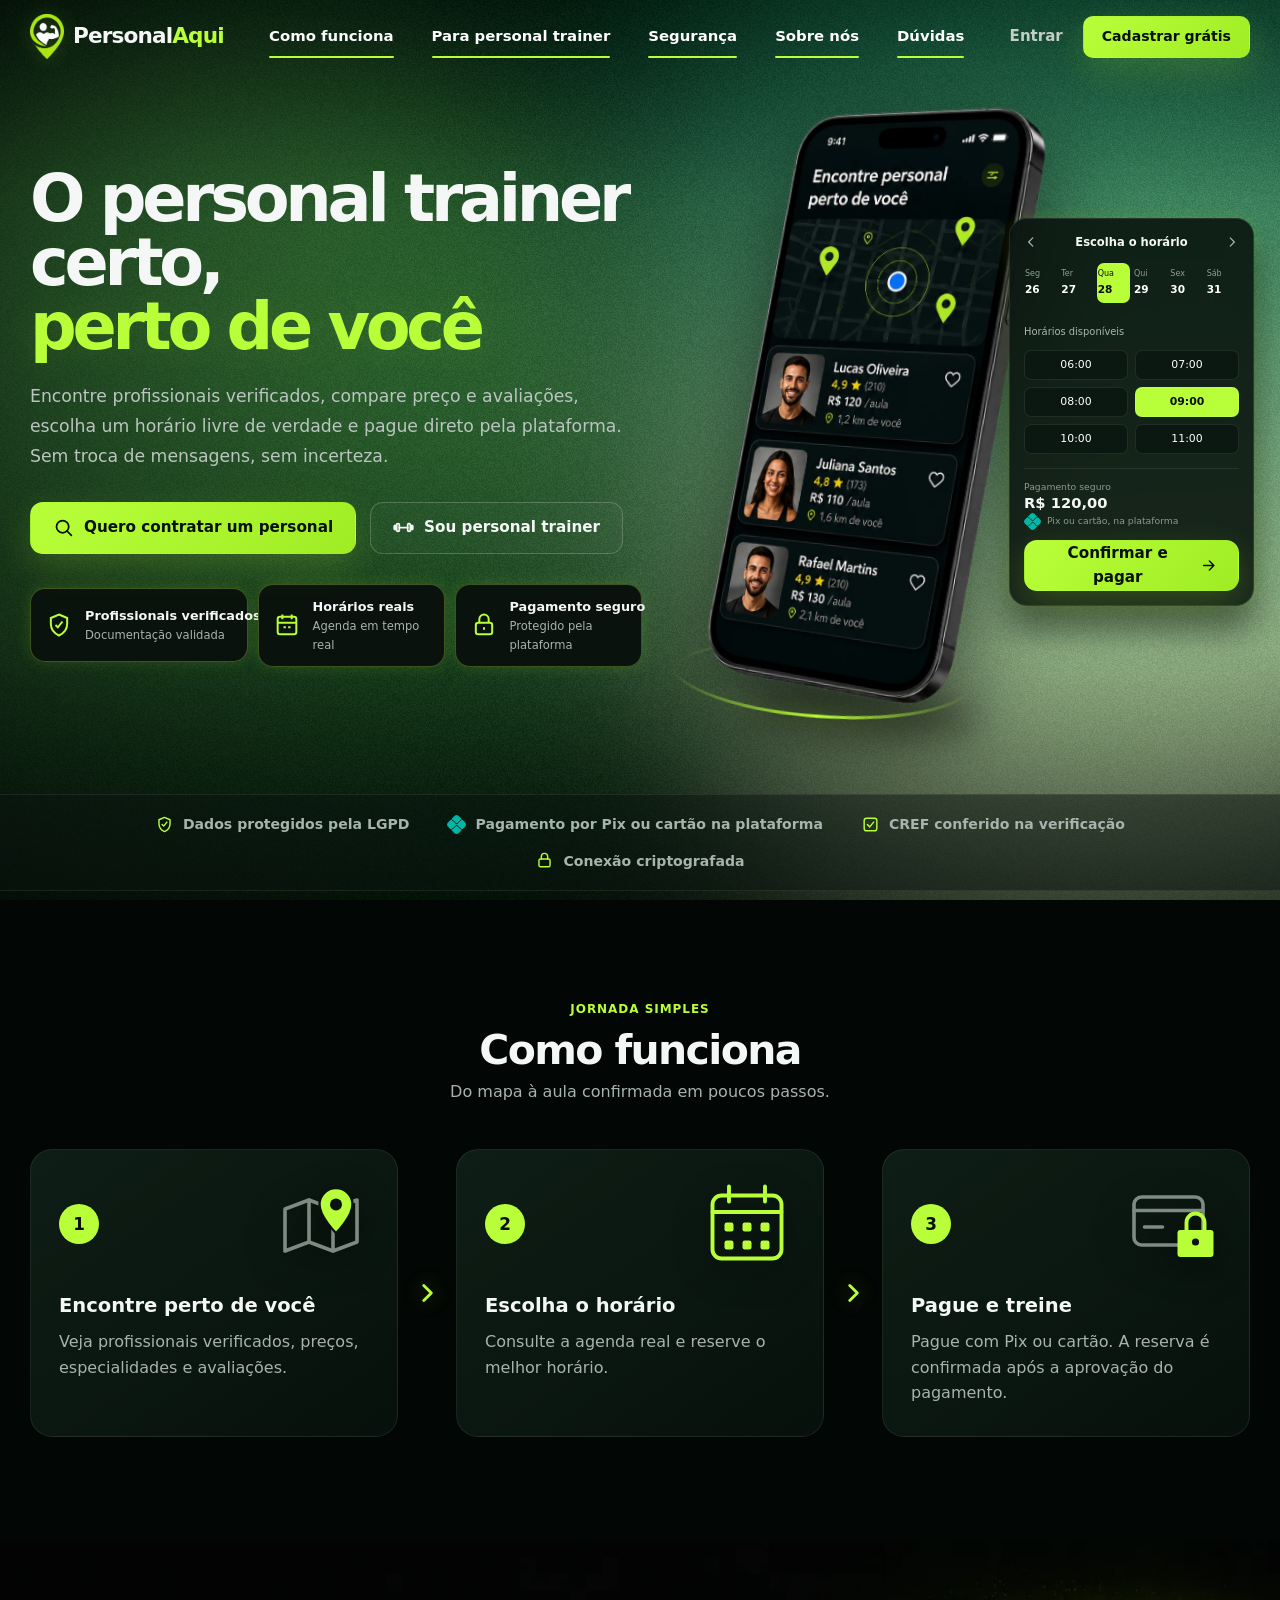
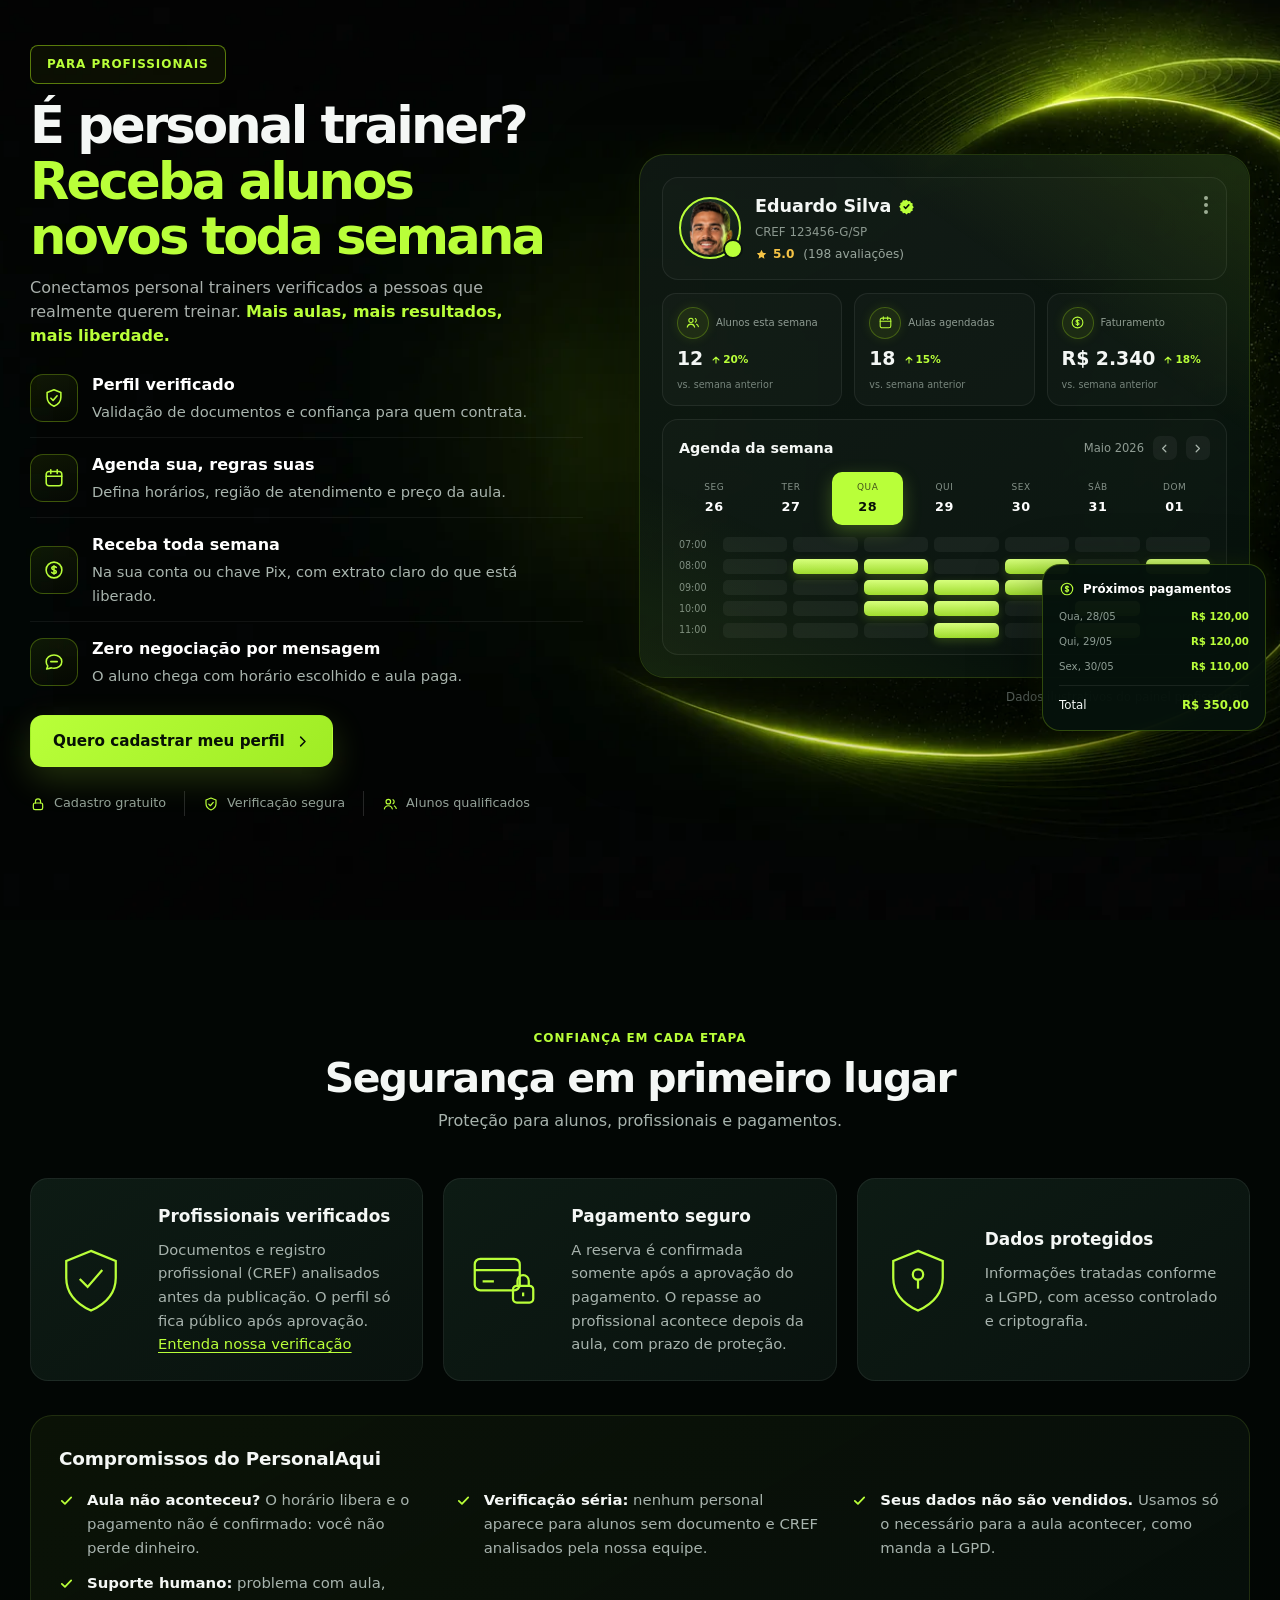
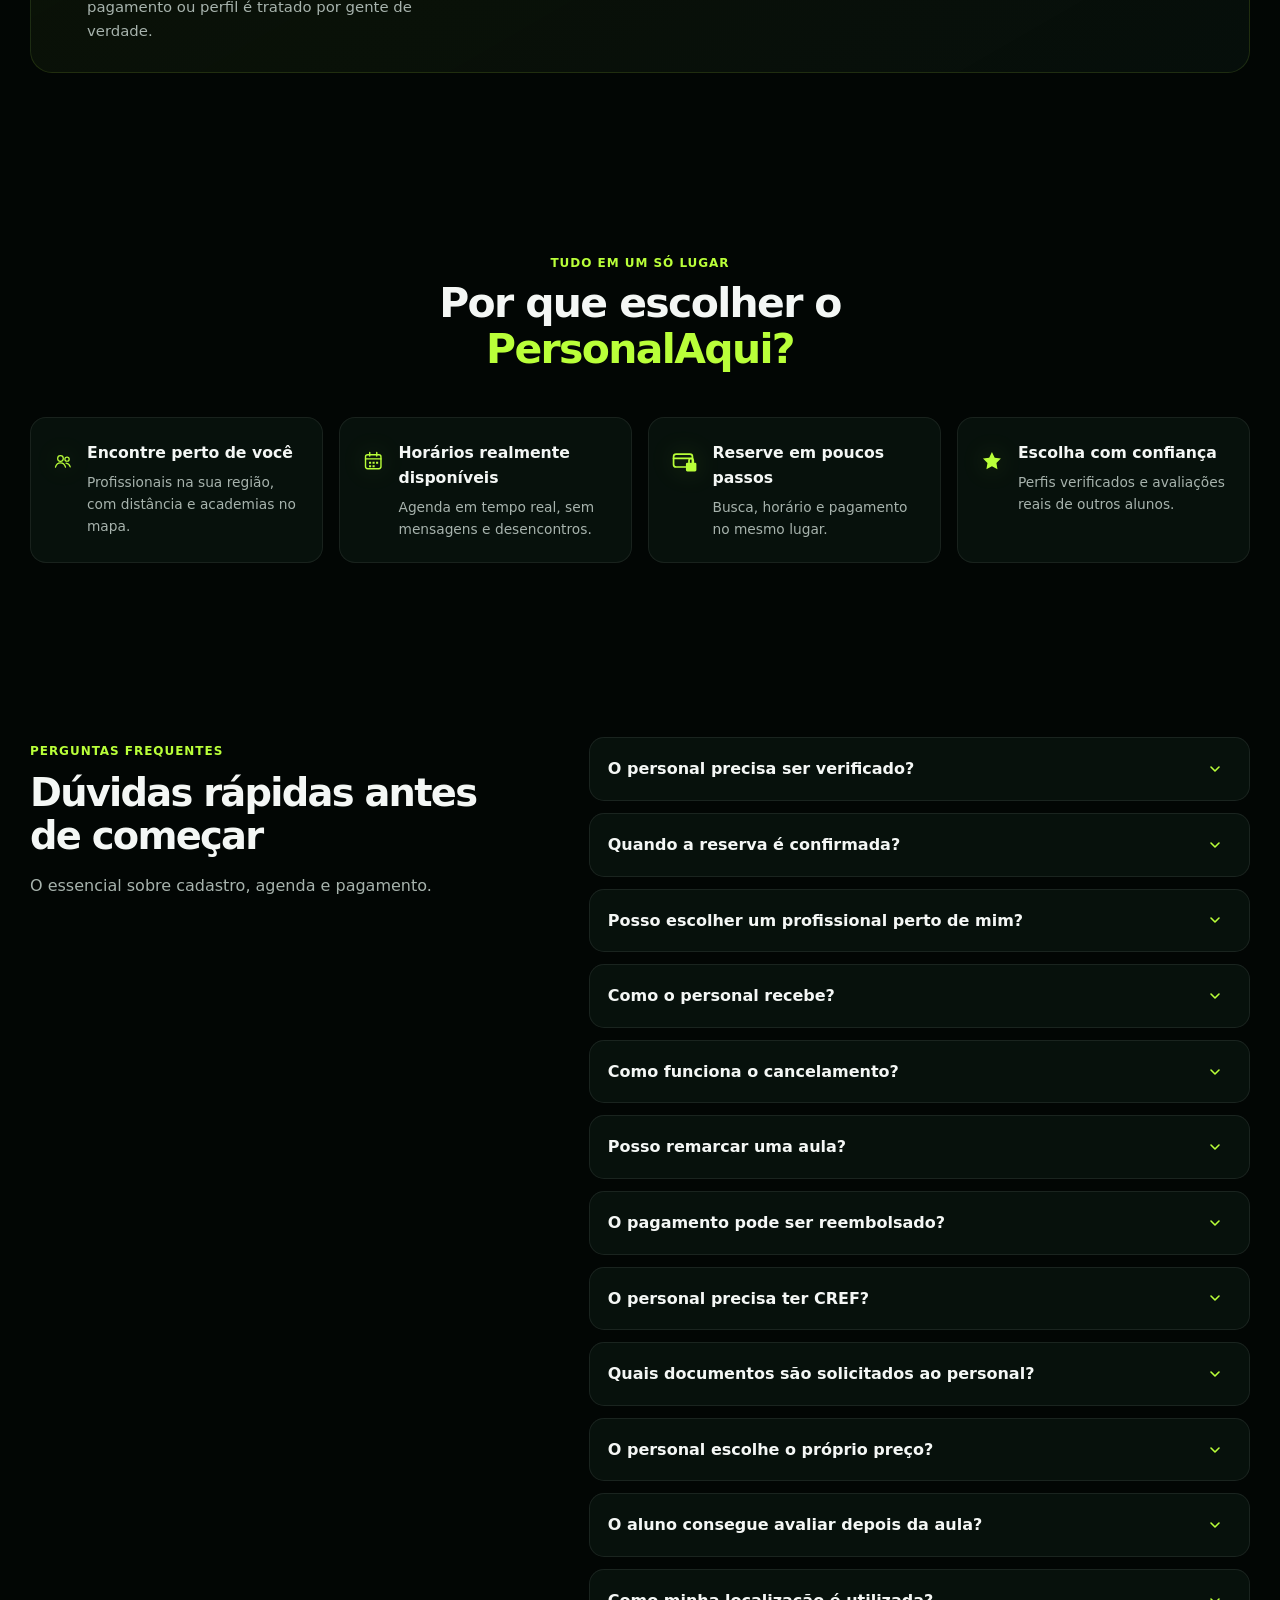
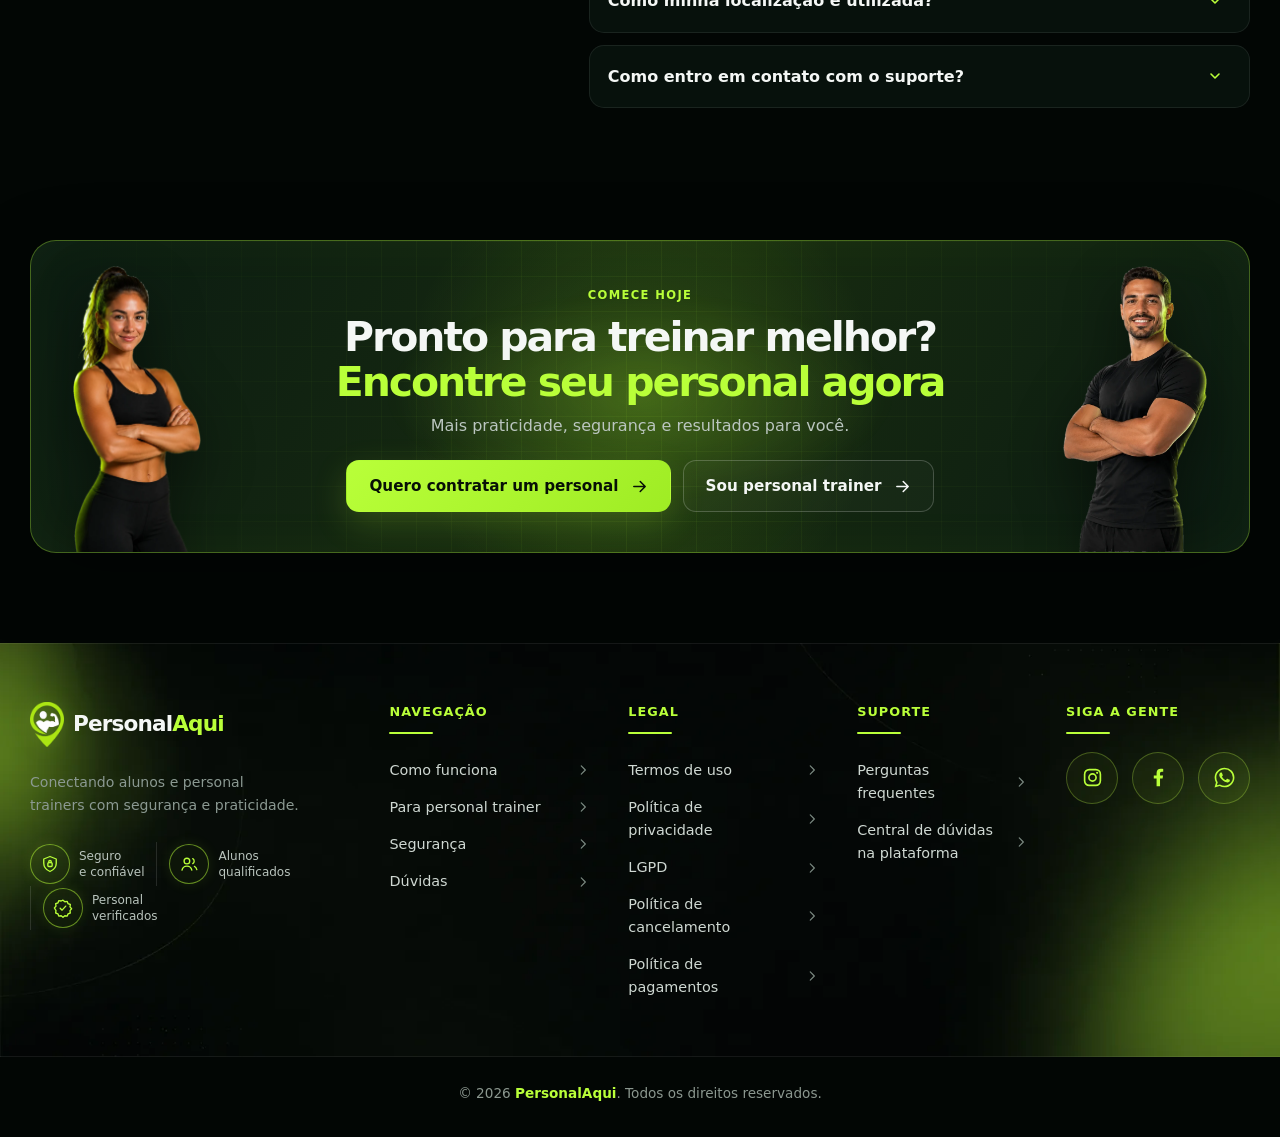
==== commit 18da593e: "deploy: landing sincronizada do repositório principal" ====
--- a/index.html
+++ b/index.html
@@ -3,9 +3,21 @@
 <head>
   <meta charset="UTF-8" />
   <meta name="viewport" content="width=device-width, initial-scale=1.0" />
-  <meta name="description" content="Encontre personal trainers próximos, verificados e com agenda em tempo real." />
+  <meta name="description" content="Encontre personal trainers verificados perto de você, veja a agenda real, reserve o horário e pague com Pix ou cartão na plataforma. Encontre. Agende. Treine." />
   <meta name="theme-color" content="#06100c" />
-  <title>PersonalAqui | Encontre o personal certo perto de você</title>
+  <title>PersonalAqui | Encontre personal trainers perto de você</title>
+  <link rel="canonical" href="https://albertogrb.github.io/meupersonal-landing/" />
+  <meta property="og:type" content="website" />
+  <meta property="og:site_name" content="PersonalAqui" />
+  <meta property="og:title" content="PersonalAqui | Encontre personal trainers perto de você" />
+  <meta property="og:description" content="Profissionais verificados, agenda em tempo real e pagamento seguro na plataforma. Encontre. Agende. Treine." />
+  <meta property="og:url" content="https://albertogrb.github.io/meupersonal-landing/" />
+  <meta property="og:image" content="https://albertogrb.github.io/meupersonal-landing/imagens/rodape-capa.webp" />
+  <meta property="og:locale" content="pt_BR" />
+  <meta name="twitter:card" content="summary_large_image" />
+  <meta name="twitter:title" content="PersonalAqui | Encontre personal trainers perto de você" />
+  <meta name="twitter:description" content="Profissionais verificados, agenda em tempo real e pagamento seguro na plataforma." />
+  <meta name="twitter:image" content="https://albertogrb.github.io/meupersonal-landing/imagens/rodape-capa.webp" />
   <link rel="icon" type="image/png" href="imagens/logo.png" />
   <link rel="stylesheet" href="tokens.css" />
   <link rel="stylesheet" href="styles.css" />
@@ -24,8 +36,8 @@
       </defs>
     </svg>
     <div class="intro-palco" style="filter: url(#limiar-intro)">
-      <span class="intro-frase" id="intro-frase-1">Você está pronto para mudar de vida?</span>
-      <span class="intro-frase" id="intro-frase-2">Espero que sim, vamos organizar sua jornada!!</span>
+      <span class="intro-frase" id="intro-frase-1">Seu personal está <em>mais perto</em> do que você imagina.</span>
+      <span class="intro-frase" id="intro-frase-2"><em>Encontre.</em> Agende. <em>Treine.</em></span>
     </div>
     <div class="intro-portal" aria-hidden="true"></div>
     <button class="intro-pular" id="intro-pular" type="button">Pular introdução</button>
@@ -37,8 +49,8 @@
   <header class="site-header" id="topo">
     <div class="container header-inner">
       <a class="brand" href="#topo" aria-label="PersonalAqui - início">
-        <img class="brand-logo" src="imagens/logo.png" alt="" width="168" height="193" />
-        <span>Personal</span><strong>Aqui</strong>
+        <img class="brand-logo" src="imagens/logo.png" alt="" width="656" height="862" />
+        <span class="brand-nome">Personal<strong>Aqui</strong></span>
       </a>
 
       <nav class="main-nav" id="main-nav" aria-label="Navegação principal">
@@ -51,7 +63,13 @@
 
       <div class="header-actions">
         <a class="link-login" href="/login">Entrar</a>
-        <a class="btn btn-primary btn-sm" href="/login?aba=criar">Cadastrar grátis</a>
+        <div class="cadastro-escolha">
+          <button class="btn btn-primary btn-sm" type="button" id="abrir-cadastro-escolha" aria-haspopup="true" aria-expanded="false">Cadastrar grátis</button>
+          <div class="cadastro-menu" id="cadastro-menu" hidden>
+            <a href="/login?aba=criar&tipo=aluno">Quero me cadastrar como aluno</a>
+            <a href="/login?aba=criar&tipo=personal">Quero me cadastrar como personal trainer</a>
+          </div>
+        </div>
       </div>
     </div>
   </header>
@@ -73,11 +91,11 @@
           </p>
 
           <div class="hero-actions">
-            <a class="btn btn-primary magnetic" href="/login">
+            <a class="btn btn-primary btn-brilho magnetic" href="/login?aba=criar&tipo=aluno">
               <svg class="btn-svg" viewBox="0 0 24 24" aria-hidden="true"><circle cx="11" cy="11" r="7"/><path d="M21 21l-5-5"/></svg>
               Quero contratar um personal
             </a>
-            <a class="btn btn-outline magnetic" href="/login">
+            <a class="btn btn-outline magnetic" href="/login?aba=criar&tipo=personal">
               <svg class="btn-svg" viewBox="0 0 24 24" aria-hidden="true"><rect x="4.2" y="7.6" width="3" height="8.8" rx="1.2"/><rect x="1.4" y="9.6" width="1.9" height="4.8" rx="0.95"/><rect x="16.8" y="7.6" width="3" height="8.8" rx="1.2"/><rect x="20.7" y="9.6" width="1.9" height="4.8" rx="0.95"/><path d="M7.2 12h9.6"/></svg>
               Sou personal trainer
             </a>
@@ -137,7 +155,7 @@
               <button>10:00</button><button>11:00</button>
             </div>
             <div class="payment-box">
-              <div><small>Pagamento seguro</small><strong>R$ 120,00</strong><span class="via-pix"><img class="icone-pix" src="imagens/pix.png" alt="" width="230" height="219" loading="lazy" /> via Pix na plataforma</span></div>
+              <div><small>Pagamento seguro</small><strong>R$ 120,00</strong><span class="via-pix"><img class="icone-pix" src="imagens/pix.png" alt="" width="230" height="219" loading="lazy" /> Pix ou cartão, na plataforma</span></div>
               <button class="btn btn-primary btn-block">Confirmar e pagar <svg class="icone-seta" viewBox="0 0 24 24" aria-hidden="true"><path d="M4 12h15M13 5l7 7-7 7"/></svg></button>
             </div>
           </aside>
@@ -149,7 +167,7 @@
     <div class="faixa-confianca" aria-label="Garantias da plataforma">
       <div class="container faixa-confianca-itens">
         <span><svg viewBox="0 0 24 24" aria-hidden="true"><path d="M12 3l7 3v5c0 4.6-2.8 8.1-7 10-4.2-1.9-7-5.4-7-10V6l7-3z"/><path d="M9 12l2 2 4-5"/></svg>Dados protegidos pela LGPD</span>
-        <span><img class="icone-pix" src="imagens/pix.png" alt="" width="230" height="219" loading="lazy" />Pagamento via Pix na plataforma</span>
+        <span><img class="icone-pix" src="imagens/pix.png" alt="" width="230" height="219" loading="lazy" />Pagamento por Pix ou cartão na plataforma</span>
         <span><svg viewBox="0 0 24 24" aria-hidden="true"><rect x="4" y="4" width="16" height="16" rx="3"/><path d="M8 12l3 3 5-6"/></svg>CREF conferido na verificação</span>
         <span><svg viewBox="0 0 24 24" aria-hidden="true"><rect x="5" y="10" width="14" height="10" rx="2"/><path d="M8 10V7a4 4 0 018 0v3"/></svg>Conexão criptografada</span>
       </div>
@@ -177,7 +195,7 @@
               </div>
             </div>
             <h3>Encontre perto de você</h3>
-            <p>Busque personal trainers próximos com preço, especialidades e avaliações reais de outros alunos.</p>
+            <p>Veja profissionais verificados, preços, especialidades e avaliações.</p>
           </article>
 
           <span class="step-arrow" aria-hidden="true"><svg class="icone-chevron" viewBox="0 0 24 24" aria-hidden="true"><path d="M9 5l7 7-7 7"/></svg></span>
@@ -197,7 +215,7 @@
               </div>
             </div>
             <h3>Escolha o horário</h3>
-            <p>Veja a agenda em tempo real dos profissionais e escolha o melhor horário para o seu treino.</p>
+            <p>Consulte a agenda real e reserve o melhor horário.</p>
           </article>
 
           <span class="step-arrow" aria-hidden="true"><svg class="icone-chevron" viewBox="0 0 24 24" aria-hidden="true"><path d="M9 5l7 7-7 7"/></svg></span>
@@ -216,7 +234,7 @@
               </div>
             </div>
             <h3>Pague e treine</h3>
-            <p>Pagamento 100% seguro via Pix. A aula só acontece após a confirmação do pagamento na plataforma.</p>
+            <p>Pague com Pix ou cartão. A reserva é confirmada após a aprovação do pagamento.</p>
           </article>
         </div>
       </div>
@@ -246,7 +264,7 @@
               <div><strong>Zero negociação por mensagem</strong><p>O aluno chega com horário escolhido e aula paga.</p></div>
             </li>
           </ul>
-          <a class="btn btn-primary btn-chevron" href="/login?aba=criar">Quero cadastrar meu perfil <svg viewBox="0 0 24 24" aria-hidden="true"><path d="M9 5l7 7-7 7"/></svg></a>
+          <a class="btn btn-primary btn-chevron" href="/login?aba=criar&tipo=personal">Quero cadastrar meu perfil <svg viewBox="0 0 24 24" aria-hidden="true"><path d="M9 5l7 7-7 7"/></svg></a>
           <ul class="trainer-selos" aria-label="Garantias do cadastro">
             <li><svg viewBox="0 0 24 24" aria-hidden="true"><rect x="5" y="10.5" width="14" height="10" rx="2.6"/><path d="M8.2 10.5V8a3.8 3.8 0 017.6 0v2.5"/></svg>Cadastro gratuito</li>
             <li><svg viewBox="0 0 24 24" aria-hidden="true"><path d="M12 3l7.5 3v5.1c0 4.8-3.1 8-7.5 9.9-4.4-1.9-7.5-5.1-7.5-9.9V6l7.5-3z"/><path d="M8.6 12.2l2.4 2.4 4.4-5"/></svg>Verificação segura</li>
@@ -273,12 +291,12 @@
             <div class="dashboard-stats">
               <div>
                 <span class="stat-rotulo"><i class="stat-icone"><svg viewBox="0 0 24 24" aria-hidden="true"><circle cx="9.5" cy="8.5" r="3.4"/><path d="M3.6 19.4c.7-3 3-4.8 5.9-4.8s5.2 1.8 5.9 4.8M16.5 5.6a3.4 3.4 0 010 5.9M18.5 14.9c1.4.7 2.4 2 2.9 3.8"/></svg></i>Alunos esta semana</span>
-                <span class="stat-valor"><strong class="counter" data-target="12">0</strong><em class="delta"><svg viewBox="0 0 24 24" aria-hidden="true"><path d="M12 19V5M5 12l7-7 7 7"/></svg>20%</em></span>
+                <span class="stat-valor"><strong class="counter" data-target="12">12</strong><em class="delta"><svg viewBox="0 0 24 24" aria-hidden="true"><path d="M12 19V5M5 12l7-7 7 7"/></svg>20%</em></span>
                 <small>vs. semana anterior</small>
               </div>
               <div>
                 <span class="stat-rotulo"><i class="stat-icone"><svg viewBox="0 0 24 24" aria-hidden="true"><rect x="3.5" y="5" width="17" height="15.5" rx="3"/><path d="M3.5 10h17M8.5 3v4M15.5 3v4"/></svg></i>Aulas agendadas</span>
-                <span class="stat-valor"><strong class="counter" data-target="18">0</strong><em class="delta"><svg viewBox="0 0 24 24" aria-hidden="true"><path d="M12 19V5M5 12l7-7 7 7"/></svg>15%</em></span>
+                <span class="stat-valor"><strong class="counter" data-target="18">18</strong><em class="delta"><svg viewBox="0 0 24 24" aria-hidden="true"><path d="M12 19V5M5 12l7-7 7 7"/></svg>15%</em></span>
                 <small>vs. semana anterior</small>
               </div>
               <div>
@@ -316,6 +334,7 @@
             <p><span>Sex, 30/05</span><b>R$ 110,00</b></p>
             <div class="payout-total"><span>Total</span><strong>R$ 350,00</strong></div>
           </div>
+          <p class="nota-ilustrativa">Dados ilustrativos do painel profissional.</p>
         </div>
       </div>
     </section>
@@ -333,19 +352,19 @@
             <div class="security-icon">
               <svg viewBox="0 0 64 64" aria-hidden="true"><path d="M32 7l22 9v15c0 14-9 23-22 29C19 54 10 45 10 31V16l22-9z"/><path d="M22 32l7 7 13-15"/></svg>
             </div>
-            <div><h3>Profissionais verificados</h3><p>Todo personal passa por análise documental antes de aparecer para os alunos.</p></div>
+            <div><h3>Profissionais verificados</h3><p>Documentos e registro profissional (CREF) analisados antes da publicação. O perfil só fica público após aprovação. <a class="link-inline" href="#duvidas">Entenda nossa verificação</a></p></div>
           </article>
           <article class="security-card reveal" data-delay="100">
             <div class="security-icon">
               <svg viewBox="0 0 64 64" aria-hidden="true"><rect x="6" y="14" width="40" height="28" rx="5"/><path d="M6 24h40M13 34h10"/><rect x="40" y="38" width="18" height="15" rx="3.4"/><path d="M44 38v-4.4a5 5 0 0110 0V38M49 44v3.4"/></svg>
             </div>
-            <div><h3>Pagamento protegido</h3><p>O valor só é repassado ao profissional depois da aula. Falhou o pagamento, o horário libera de volta.</p></div>
+            <div><h3>Pagamento seguro</h3><p>A reserva é confirmada somente após a aprovação do pagamento. O repasse ao profissional acontece depois da aula, com prazo de proteção.</p></div>
           </article>
           <article class="security-card reveal" data-delay="200">
             <div class="security-icon">
               <svg viewBox="0 0 64 64" aria-hidden="true"><path d="M32 7l22 9v15c0 14-9 23-22 29C19 54 10 45 10 31V16l22-9z"/><circle cx="32" cy="28" r="4.6"/><path d="M32 32.6v8"/></svg>
             </div>
-            <div><h3>Seus dados, protegidos</h3><p>Dados pessoais tratados conforme a LGPD, com acesso restrito e criptografia.</p></div>
+            <div><h3>Dados protegidos</h3><p>Informações tratadas conforme a LGPD, com acesso controlado e criptografia.</p></div>
           </article>
         </div>
       
@@ -373,25 +392,25 @@
             <span class="mini-icon">
               <svg viewBox="0 0 32 32" aria-hidden="true"><circle cx="12" cy="12" r="4.5"/><path d="M4 26c1-4.5 4.4-7 8-7s7 2.5 8 7"/><circle cx="22.5" cy="13" r="3.4"/><path d="M21 19.6c3 .3 5.6 2.4 6.6 5.9"/></svg>
             </span>
-            <div><h3>Perfis verificados</h3><p>Mais confiança para você treinar com tranquilidade.</p></div>
+            <div><h3>Encontre perto de você</h3><p>Profissionais na sua região, com distância e academias no mapa.</p></div>
           </article>
           <article class="mini-benefit reveal" data-delay="70">
             <span class="mini-icon">
               <svg viewBox="0 0 32 32" aria-hidden="true"><rect x="5" y="7" width="22" height="20" rx="3"/><path d="M11 4v5M21 4v5M5 13h22"/><path class="cheio" d="M10 17h3v3h-3zM15 17h3v3h-3zM20 17h3v3h-3zM10 22h3v3h-3zM15 22h3v3h-3z"/></svg>
             </span>
-            <div><h3>Agenda em tempo real</h3><p>Horários livres de verdade, sem desencontro.</p></div>
+            <div><h3>Horários realmente disponíveis</h3><p>Agenda em tempo real, sem mensagens e desencontros.</p></div>
           </article>
           <article class="mini-benefit reveal" data-delay="140">
             <span class="mini-icon">
               <svg viewBox="0 0 32 32" aria-hidden="true"><rect x="3" y="8" width="22" height="15" rx="3"/><path d="M3 13h22"/><path class="cheio" d="M19 18h9a1.6 1.6 0 011.6 1.6v7A1.6 1.6 0 0128 28.2h-9a1.6 1.6 0 01-1.6-1.6v-7A1.6 1.6 0 0119 18z"/><path d="M21 18v-2.4a2.5 2.5 0 015 0V18"/></svg>
             </span>
-            <div><h3>Pagamento seguro</h3><p>Transações protegidas dentro da plataforma.</p></div>
+            <div><h3>Reserve em poucos passos</h3><p>Busca, horário e pagamento no mesmo lugar.</p></div>
           </article>
           <article class="mini-benefit reveal" data-delay="210">
             <span class="mini-icon">
               <svg viewBox="0 0 32 32" aria-hidden="true"><path class="cheio" d="M16 4l3.7 7.6 8.3 1.2-6 5.9 1.4 8.3L16 23l-7.4 4 1.4-8.3-6-5.9 8.3-1.2L16 4z"/></svg>
             </span>
-            <div><h3>Avaliações reais</h3><p>Veja opiniões de alunos e faça a melhor escolha.</p></div>
+            <div><h3>Escolha com confiança</h3><p>Perfis verificados e avaliações reais de outros alunos.</p></div>
           </article>
         </div>
       </div>
@@ -419,7 +438,43 @@
           </details>
           <details>
             <summary>Como o personal recebe?</summary>
-            <p>O profissional acompanha os valores e repasses pela plataforma, conforme as regras definidas.</p>
+            <p>O valor da aula entra na carteira do profissional dentro da plataforma e é liberado após a aula, com prazo de proteção. O saque é semanal, para a conta ou chave Pix cadastrada.</p>
+          </details>
+          <details>
+            <summary>Como funciona o cancelamento?</summary>
+            <p>O aluno pode cancelar até 48 horas antes da aula, com reembolso do valor pago menos a taxa da transação. Com menos de 48 horas, o horário é do aluno e não há cancelamento.</p>
+          </details>
+          <details>
+            <summary>Posso remarcar uma aula?</summary>
+            <p>Ainda não existe remarcação direta: cancele dentro do prazo de 48 horas e reserve o novo horário. Fora do prazo, fale com o personal pela caixa de dúvidas.</p>
+          </details>
+          <details>
+            <summary>O pagamento pode ser reembolsado?</summary>
+            <p>Sim, em dois casos: cancelamento pelo aluno até 48 horas antes (valor menos a taxa da transação) e falta do profissional confirmada pela plataforma (reembolso de 100%).</p>
+          </details>
+          <details>
+            <summary>O personal precisa ter CREF?</summary>
+            <p>Sim. O registro no CREF é obrigatório e conferido na verificação antes de o perfil ficar público.</p>
+          </details>
+          <details>
+            <summary>Quais documentos são solicitados ao personal?</summary>
+            <p>Documento oficial com foto e comprovação do registro CREF. A análise é feita pela equipe da plataforma e o perfil só aparece para alunos depois da aprovação.</p>
+          </details>
+          <details>
+            <summary>O personal escolhe o próprio preço?</summary>
+            <p>Sim. Cada profissional define o valor da própria aula; a plataforma mostra uma faixa sugerida da região como referência.</p>
+          </details>
+          <details>
+            <summary>O aluno consegue avaliar depois da aula?</summary>
+            <p>Sim. Após a aula concluída, o aluno pode avaliar o profissional, e as avaliações aparecem no perfil público.</p>
+          </details>
+          <details>
+            <summary>Como minha localização é utilizada?</summary>
+            <p>Só para mostrar profissionais e academias próximas na busca. O endereço exato de ninguém é exposto: alunos veem apenas as academias onde o personal atende.</p>
+          </details>
+          <details>
+            <summary>Como entro em contato com o suporte?</summary>
+            <p>Dentro da plataforma, pela área de dúvidas da sua conta. Problemas com aula, pagamento ou perfil são tratados por gente de verdade.</p>
           </details>
         </div>
       </div>
@@ -434,8 +489,8 @@
             <h2>Pronto para treinar melhor?<br><strong>Encontre seu personal agora</strong></h2>
             <p>Mais praticidade, segurança e resultados para você.</p>
             <div class="cta-actions">
-              <a class="btn btn-primary magnetic" href="/login">Quero contratar um personal <svg class="icone-seta" viewBox="0 0 24 24" aria-hidden="true"><path d="M4 12h15M13 5l7 7-7 7"/></svg></a>
-              <a class="btn btn-outline magnetic" href="/login">Sou personal trainer <svg class="icone-seta" viewBox="0 0 24 24" aria-hidden="true"><path d="M4 12h15M13 5l7 7-7 7"/></svg></a>
+              <a class="btn btn-primary btn-brilho magnetic" href="/login?aba=criar&tipo=aluno">Quero contratar um personal <svg class="icone-seta" viewBox="0 0 24 24" aria-hidden="true"><path d="M4 12h15M13 5l7 7-7 7"/></svg></a>
+              <a class="btn btn-outline magnetic" href="/login?aba=criar&tipo=personal">Sou personal trainer <svg class="icone-seta" viewBox="0 0 24 24" aria-hidden="true"><path d="M4 12h15M13 5l7 7-7 7"/></svg></a>
             </div>
           </div>
           <img class="athlete athlete-right" src="imagens/personagem-homem.webp" alt="" aria-hidden="true" loading="lazy" width="520" height="1033" />
@@ -448,7 +503,7 @@
     <div class="footer-painel">
     <div class="container footer-grid">
       <div>
-        <a class="brand footer-brand" href="#topo"><img class="brand-logo" src="imagens/logo.png" alt="" width="168" height="193" /><span>Personal</span><strong>Aqui</strong></a>
+        <a class="brand footer-brand" href="#topo"><img class="brand-logo" src="imagens/logo.png" alt="" width="656" height="862" /><span class="brand-nome">Personal<strong>Aqui</strong></span></a>
         <p>Conectando alunos e personal trainers com segurança e praticidade.</p>
         <ul class="footer-selos" aria-label="Diferenciais da plataforma">
           <li><span class="selo-icone"><svg viewBox="0 0 24 24" aria-hidden="true"><path d="M12 3l7.5 3v5.1c0 4.8-3.1 8-7.5 9.9-4.4-1.9-7.5-5.1-7.5-9.9V6l7.5-3z"/><rect x="9.4" y="10.4" width="5.2" height="4.6" rx="1.1"/><path d="M10.5 10.4V9.3a1.5 1.5 0 013 0v1.1"/></svg></span><span>Seguro<br>e confiável</span></li>
@@ -468,6 +523,13 @@
         <a href="termos.html">Termos de uso <svg class="link-seta" viewBox="0 0 24 24" aria-hidden="true"><path d="M9 5l7 7-7 7"/></svg></a>
         <a href="privacidade.html">Política de privacidade <svg class="link-seta" viewBox="0 0 24 24" aria-hidden="true"><path d="M9 5l7 7-7 7"/></svg></a>
         <a href="privacidade.html#lgpd">LGPD <svg class="link-seta" viewBox="0 0 24 24" aria-hidden="true"><path d="M9 5l7 7-7 7"/></svg></a>
+        <a href="termos.html#cancelamento">Política de cancelamento <svg class="link-seta" viewBox="0 0 24 24" aria-hidden="true"><path d="M9 5l7 7-7 7"/></svg></a>
+        <a href="termos.html#pagamentos">Política de pagamentos <svg class="link-seta" viewBox="0 0 24 24" aria-hidden="true"><path d="M9 5l7 7-7 7"/></svg></a>
+      </div>
+      <div class="footer-links">
+        <h3>Suporte</h3>
+        <a href="#duvidas">Perguntas frequentes <svg class="link-seta" viewBox="0 0 24 24" aria-hidden="true"><path d="M9 5l7 7-7 7"/></svg></a>
+        <a href="/login">Central de dúvidas na plataforma <svg class="link-seta" viewBox="0 0 24 24" aria-hidden="true"><path d="M9 5l7 7-7 7"/></svg></a>
       </div>
       <div>
         <h3>Siga a gente</h3>
@@ -488,6 +550,29 @@
     <div class="footer-bottom">© <span id="current-year"></span> <strong>PersonalAqui</strong>. Todos os direitos reservados.</div>
   </footer>
 
+  <script type="application/ld+json">
+  {
+    "@context": "https://schema.org",
+    "@graph": [
+      {
+        "@type": "Organization",
+        "name": "PersonalAqui",
+        "url": "https://albertogrb.github.io/meupersonal-landing/",
+        "logo": "https://albertogrb.github.io/meupersonal-landing/imagens/logo.png",
+        "description": "Plataforma que conecta alunos a personal trainers verificados, com agenda em tempo real e pagamento seguro."
+      },
+      {
+        "@type": "FAQPage",
+        "mainEntity": [
+          { "@type": "Question", "name": "O personal precisa ser verificado?", "acceptedAnswer": { "@type": "Answer", "text": "Sim. O perfil só fica público após a validação da documentação obrigatória, incluindo o registro CREF." } },
+          { "@type": "Question", "name": "Quando a reserva é confirmada?", "acceptedAnswer": { "@type": "Answer", "text": "A reserva é confirmada após a aprovação do pagamento e o horário fica bloqueado automaticamente." } },
+          { "@type": "Question", "name": "Como funciona o cancelamento?", "acceptedAnswer": { "@type": "Answer", "text": "O aluno pode cancelar até 48 horas antes da aula, com reembolso do valor pago menos a taxa da transação." } },
+          { "@type": "Question", "name": "Quais formas de pagamento são aceitas?", "acceptedAnswer": { "@type": "Answer", "text": "Pix e cartão de crédito ou débito à vista, sempre dentro da plataforma." } }
+        ]
+      }
+    ]
+  }
+  </script>
   <script src="fundo-shader.js" defer></script>
   <script src="interacoes.js"></script>
 </body>
--- a/styles.css
+++ b/styles.css
@@ -260,7 +260,7 @@
 .footer-selos li + li { border-left: 1px solid rgba(255,255,255,.12); }
 .selo-icone { display: grid; place-items: center; width: 40px; height: 40px; border: 1.4px solid rgba(185,255,57,.5); border-radius: 50%; color: var(--lime); background: rgba(185,255,57,.04); box-shadow: 0 0 14px rgba(185,255,57,.1); flex: 0 0 auto; }
 .selo-icone svg { width: 20px; height: 20px; fill: none; stroke: currentColor; stroke-width: 1.6; stroke-linecap: round; stroke-linejoin: round; }
-.link-seta { width: 14px; height: 14px; fill: none; stroke: #7d8b83; stroke-width: 2; stroke-linecap: round; stroke-linejoin: round; flex: 0 0 auto; }.footer-grid { position: relative; display: grid; grid-template-columns: 1.7fr 1fr .95fr .7fr; gap: 44px; padding: 58px 0 50px; }.footer-brand { margin-bottom: 10px; }.footer-grid p { max-width: 270px; color: var(--muted-2); font-size: .88rem; }.footer-grid h3 { margin: 0 0 18px; font-size: .8rem; color: var(--lime); text-transform: uppercase; letter-spacing: .08em; position: relative; padding-bottom: 11px; }.footer-grid h3::after { content: ""; position: absolute; left: 0; bottom: 0; width: 44px; height: 2px; border-radius: 2px; background: var(--lime); }.footer-grid > div:not(:first-child) { display: flex; flex-direction: column; align-items: flex-start; }.footer-links a { display: flex; align-items: center; justify-content: space-between; gap: 18px; width: 100%; max-width: 235px; color: #cfd8d2; margin: 7px 0; font-size: .9rem; }.footer-grid a:hover { color: var(--lime); }.social-links { display: flex; gap: 10px; }.social-links { gap: 14px; } .social-links a { width: 52px; height: 52px; display: grid; place-items: center; border: 1.4px solid var(--line-strong); border-radius: 50%; color: var(--lime)!important; background: rgba(185,255,57,.05); transition: border-color .2s, background .2s, transform .2s; }.social-links a:hover { border-color: var(--lime); background: var(--lime-soft); transform: translateY(-2px); }.social-links svg { width: 21px; height: 21px; fill: var(--lime); }.social-links .social-traco { fill: none; stroke: var(--lime); stroke-width: 1.9; stroke-linecap: round; stroke-linejoin: round; }.social-links .social-ponto { fill: var(--lime); stroke: none; }.social-links .social-fb { width: 11px; height: 19px; }.footer-bottom { padding: 26px 20px 32px; text-align: center; color: #8b978f; font-size: .85rem; }.footer-bottom strong { color: var(--lime); font-weight: 680; }
+.link-seta { width: 14px; height: 14px; fill: none; stroke: #7d8b83; stroke-width: 2; stroke-linecap: round; stroke-linejoin: round; flex: 0 0 auto; }.footer-grid { position: relative; display: grid; grid-template-columns: 1.6fr 1fr .95fr .85fr .7fr; gap: 38px; padding: 58px 0 50px; }.footer-brand { margin-bottom: 10px; }.footer-grid p { max-width: 270px; color: var(--muted-2); font-size: .88rem; }.footer-grid h3 { margin: 0 0 18px; font-size: .8rem; color: var(--lime); text-transform: uppercase; letter-spacing: .08em; position: relative; padding-bottom: 11px; }.footer-grid h3::after { content: ""; position: absolute; left: 0; bottom: 0; width: 44px; height: 2px; border-radius: 2px; background: var(--lime); }.footer-grid > div:not(:first-child) { display: flex; flex-direction: column; align-items: flex-start; }.footer-links a { display: flex; align-items: center; justify-content: space-between; gap: 18px; width: 100%; max-width: 235px; color: #cfd8d2; margin: 7px 0; font-size: .9rem; }.footer-grid a:hover { color: var(--lime); }.social-links { display: flex; gap: 10px; }.social-links { gap: 14px; } .social-links a { width: 52px; height: 52px; display: grid; place-items: center; border: 1.4px solid var(--line-strong); border-radius: 50%; color: var(--lime)!important; background: rgba(185,255,57,.05); transition: border-color .2s, background .2s, transform .2s; }.social-links a:hover { border-color: var(--lime); background: var(--lime-soft); transform: translateY(-2px); }.social-links svg { width: 21px; height: 21px; fill: var(--lime); }.social-links .social-traco { fill: none; stroke: var(--lime); stroke-width: 1.9; stroke-linecap: round; stroke-linejoin: round; }.social-links .social-ponto { fill: var(--lime); stroke: none; }.social-links .social-fb { width: 11px; height: 19px; }.footer-bottom { padding: 26px 20px 32px; text-align: center; color: #8b978f; font-size: .85rem; }.footer-bottom strong { color: var(--lime); font-weight: 680; }
 
 .reveal { opacity: 0; transform: translateY(26px); transition: opacity .75s cubic-bezier(.2,.7,.2,1), transform .75s cubic-bezier(.2,.7,.2,1); transition-delay: var(--delay, 0ms); }
 .reveal.is-visible { opacity: 1; transform: translateY(0); }
@@ -510,3 +510,56 @@
   .trainer-copy, .trainer-visual, .dashboard-mockup { max-width: 100%; }
   .trainer-copy h2 { font-size: clamp(2.1rem, 8.4vw, 2.6rem); overflow-wrap: break-word; }
 }
+
+/* ====== refinos da revisão 24/07 (marca, cadastro por tipo, CTA, notas) ====== */
+/* marca sempre "PersonalAqui", sem espaço (o gap do .brand fica só entre logo e nome) */
+.brand-nome { display: inline; letter-spacing: inherit; }
+
+/* menu do "Cadastrar grátis": escolha de tipo antes do cadastro */
+.cadastro-escolha { position: relative; }
+.cadastro-menu[hidden] { display: none; }
+.cadastro-menu {
+  position: absolute; right: 0; top: calc(100% + 8px); z-index: 60;
+  min-width: 280px; display: grid; gap: 2px; padding: 6px;
+  background: #0b1810; border: 1px solid var(--line-strong); border-radius: 14px;
+  box-shadow: 0 22px 50px rgba(0,0,0,.5);
+}
+.cadastro-menu a {
+  display: block; padding: 11px 14px; border-radius: 10px;
+  color: #dfe8e2; font-size: .9rem; font-weight: 600;
+}
+.cadastro-menu a:hover { background: rgba(185,255,57,.09); color: var(--lime); }
+
+/* brilho discreto no botão principal (some para quem prefere menos movimento) */
+.btn-brilho { animation: brilho-suave 3.2s ease-in-out infinite; }
+@keyframes brilho-suave {
+  0%, 100% { box-shadow: 0 10px 28px rgba(185,255,57,.18); }
+  50% { box-shadow: 0 10px 38px rgba(185,255,57,.4); }
+}
+
+/* aviso de dados demonstrativos no painel do personal */
+.nota-ilustrativa { margin: 10px 4px 0; color: var(--muted-2); font-size: .74rem; text-align: right; }
+
+/* link discreto dentro de texto corrido */
+.link-inline { color: var(--lime); text-decoration: underline; text-underline-offset: 3px; }
+
+/* CTA final: brilho atrás do título e atletas entrando pelas laterais */
+.cta-content::before {
+  content: ""; position: absolute; inset: -30px -60px; z-index: -1;
+  background: radial-gradient(closest-side, rgba(185,255,57,.16), transparent 70%);
+  filter: blur(6px); pointer-events: none;
+}
+.cta-card .athlete { transition: transform .9s cubic-bezier(.2,.7,.2,1), opacity .9s ease; transition-delay: 150ms; }
+.cta-card:not(.is-visible) .athlete-left { transform: translateX(-46px); opacity: 0; }
+.cta-card:not(.is-visible) .athlete-right { transform: translateX(46px); opacity: 0; }
+.cta-card.is-visible .athlete { transform: none; opacity: 1; }
+
+/* intro no celular: fonte menor, no máximo duas linhas confortáveis */
+@media (max-width: 520px) {
+  .intro-frase { font-size: clamp(1.3rem, 6.4vw, 1.7rem); line-height: 1.22; padding: 0 18px; }
+}
+
+/* CTA no celular: só uma pessoa para não poluir */
+@media (max-width: 640px) {
+  .cta-card .athlete-right { display: none; }
+}
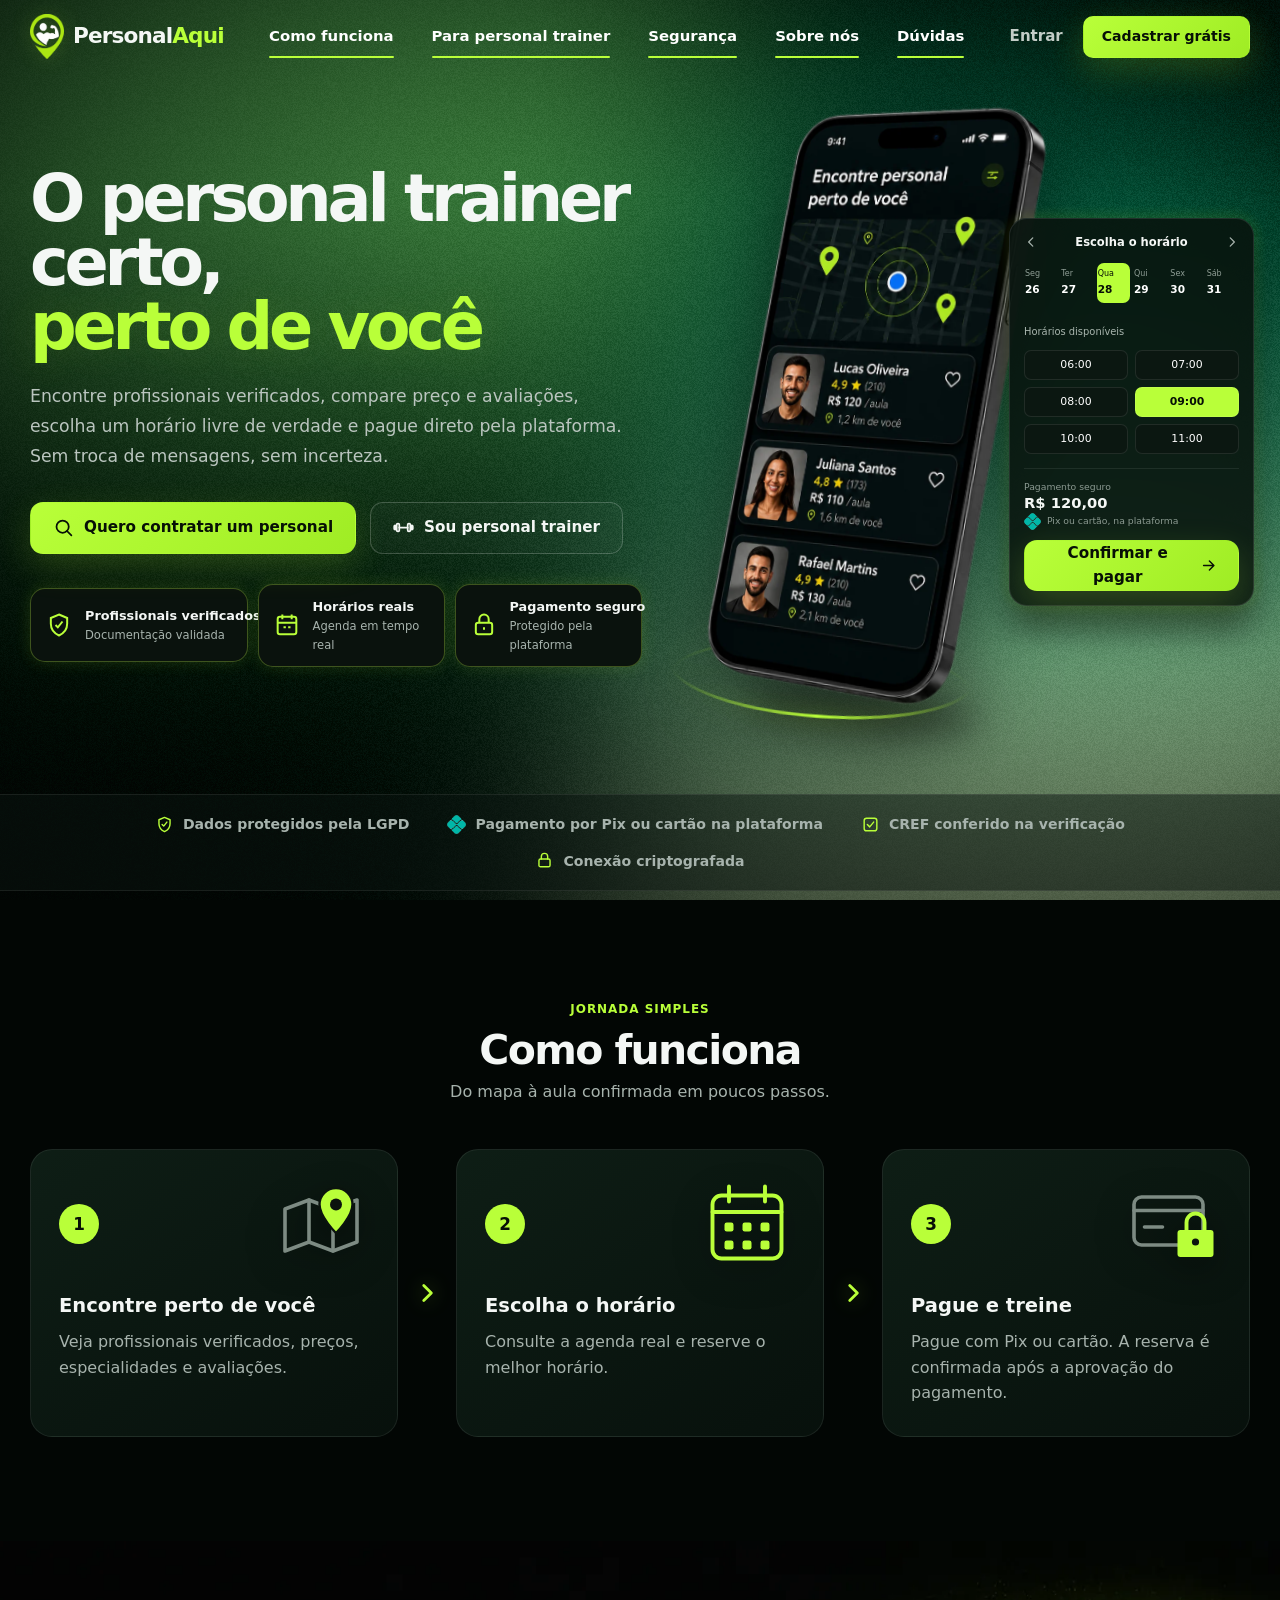
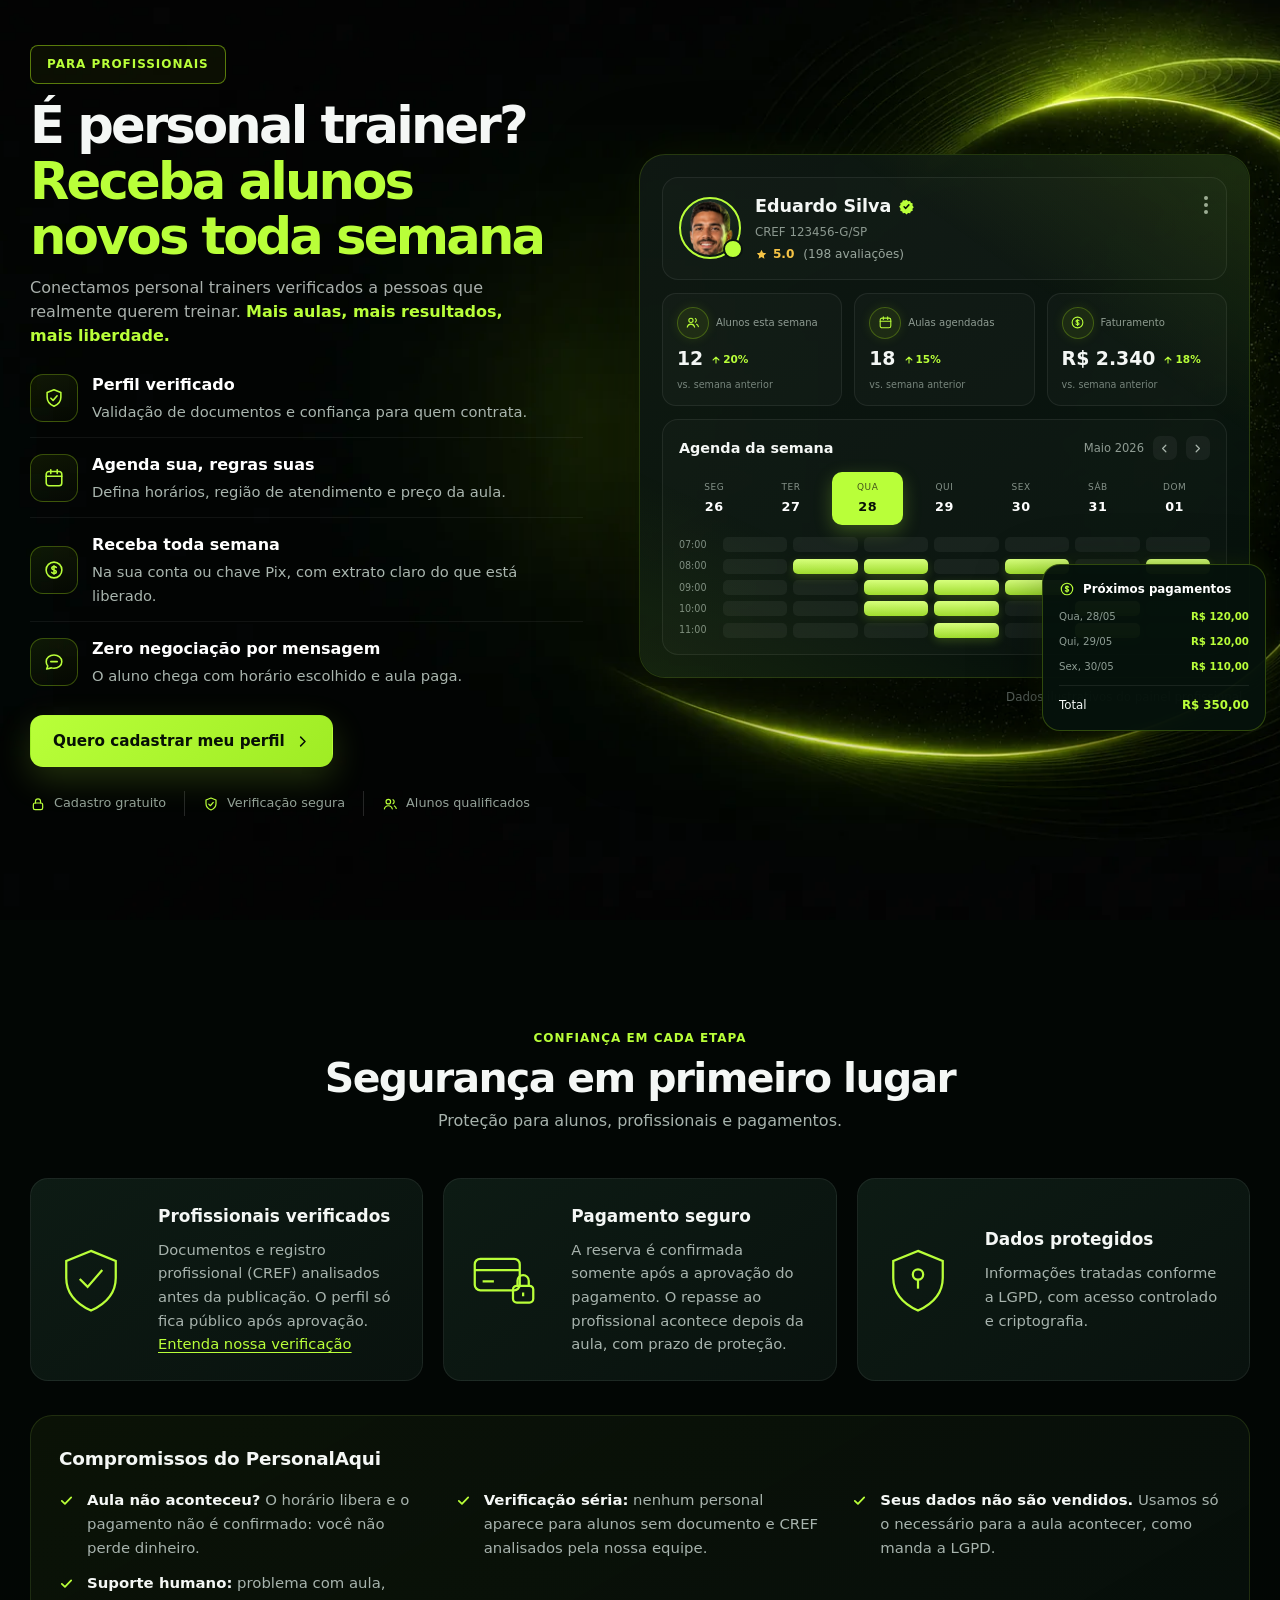
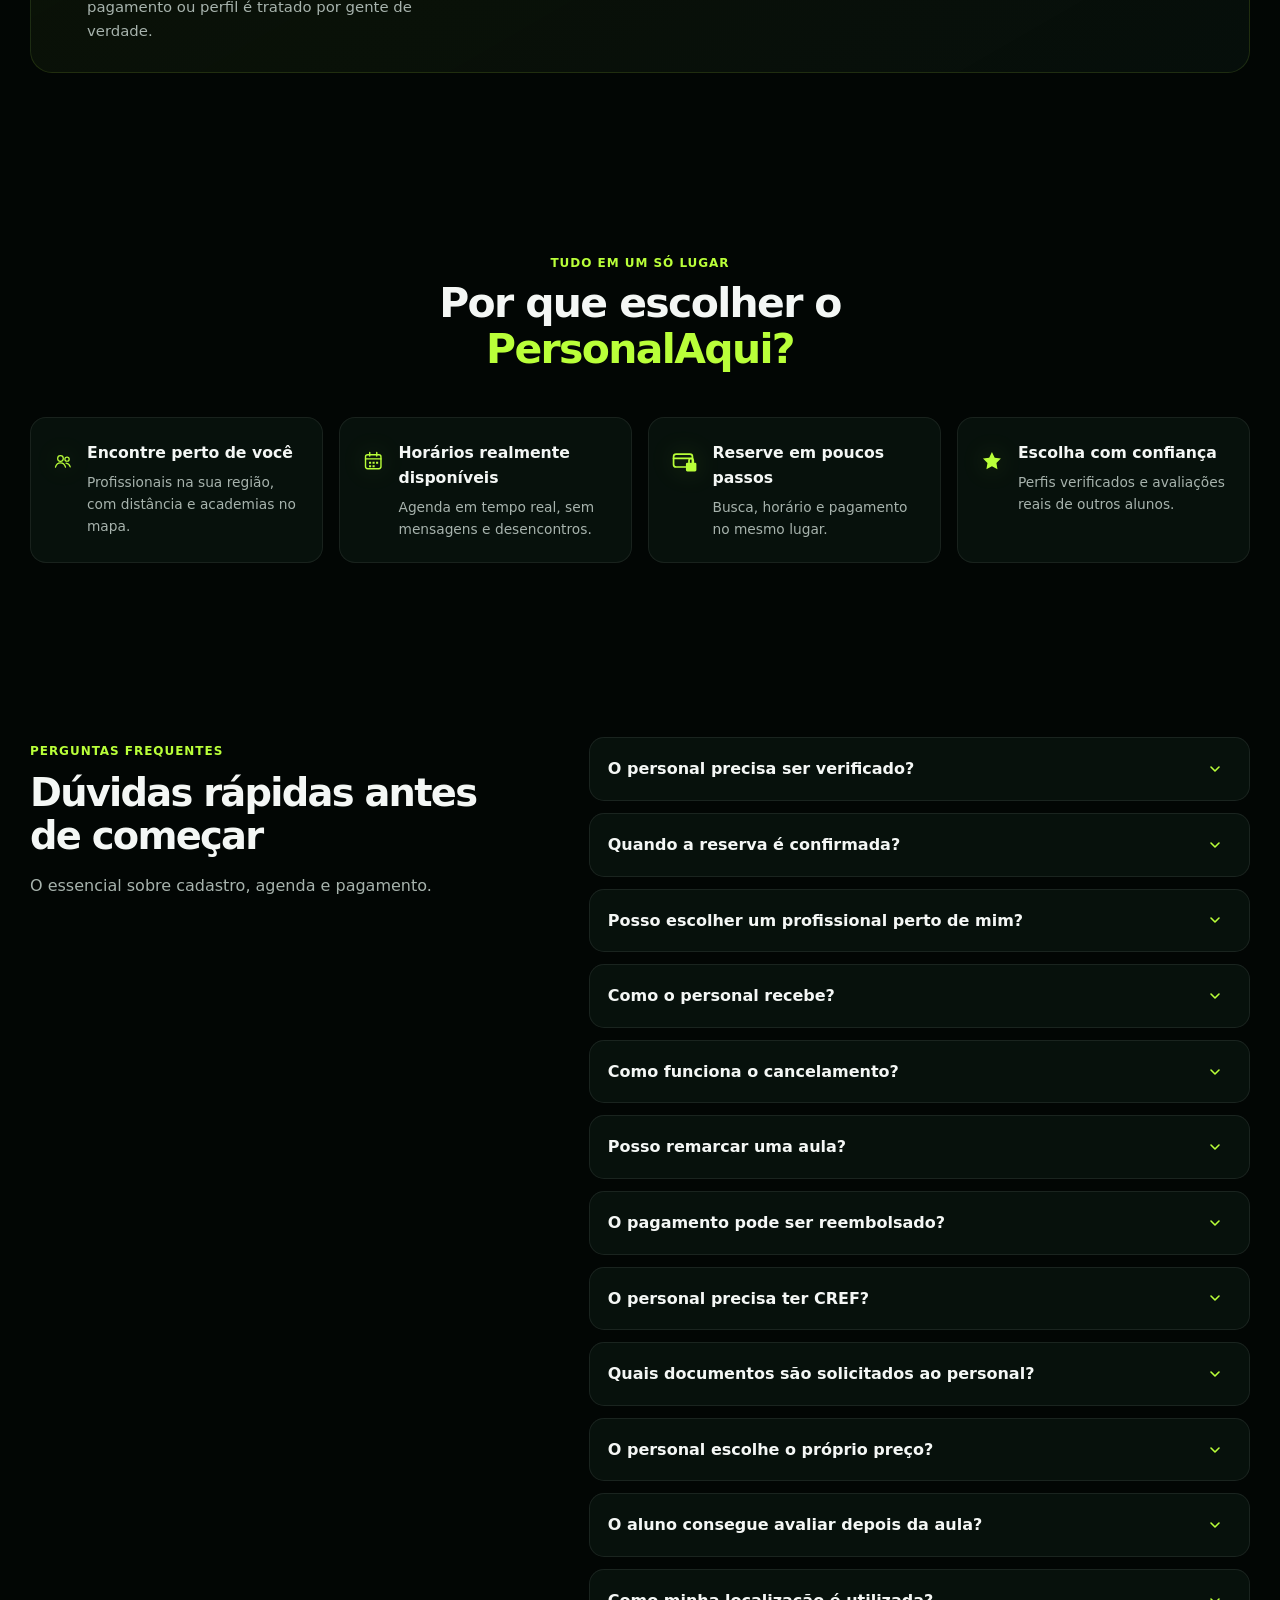
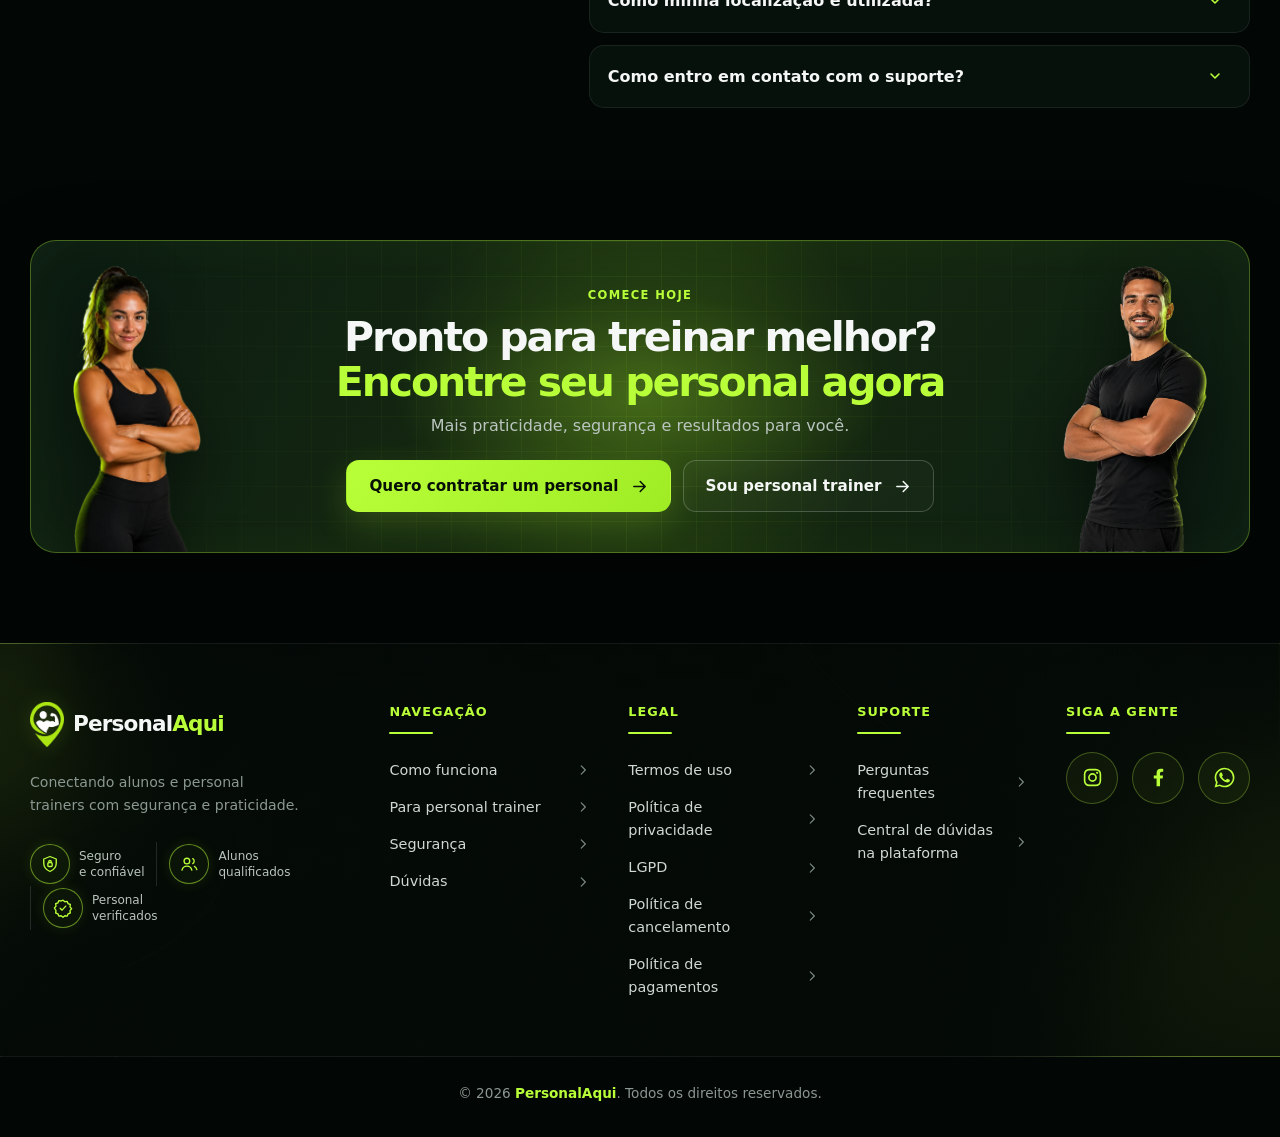
==== commit 4693a26b: "deploy: landing sincronizada do repositório principal" ====
--- a/index.html
+++ b/index.html
@@ -70,8 +70,19 @@
             <a href="/login?aba=criar&tipo=personal">Quero me cadastrar como personal trainer</a>
           </div>
         </div>
+        <button class="menu-celular-botao" id="abrir-menu-celular" type="button" aria-expanded="false" aria-controls="menu-celular" aria-label="Abrir menu de navegação">
+          <svg viewBox="0 0 24 24" aria-hidden="true"><path d="M3 6h18M3 12h18M3 18h18"/></svg>
+        </button>
       </div>
     </div>
+    <nav class="menu-celular" id="menu-celular" aria-label="Navegação principal (celular)" hidden>
+      <a href="#como-funciona">Como funciona</a>
+      <a href="#para-personal">Para personal trainer</a>
+      <a href="#seguranca">Segurança</a>
+      <a href="#vantagens">Sobre nós</a>
+      <a href="#duvidas">Dúvidas</a>
+      <a class="menu-celular-entrar" href="/login">Entrar</a>
+    </nav>
   </header>
 
   <main>
--- a/styles.css
+++ b/styles.css
@@ -8,7 +8,10 @@
   color: var(--text);
   font-family: Inter, ui-sans-serif, system-ui, -apple-system, BlinkMacSystemFont, "Segoe UI", sans-serif;
   line-height: 1.6;
-  overflow-x: hidden;
+  /* sem overflow-x:hidden aqui: ele mascarava estouros cortando conteúdo em silêncio.
+     As causas foram tratadas (leva 5) e os decorativos vivem em containers contidos
+     (.section-shell, #para-personal, .cta-card, .footer-painel). Se aparecer barra
+     lateral, é um estouro REAL a corrigir na causa, não a esconder. */
 }
 
 ::selection { color: #071006; background: var(--lime); }
@@ -270,7 +273,7 @@
 @keyframes floatCard { 0%,100%{transform:translateY(0)}50%{transform:translateY(-10px)} }
 
 @media (max-width: 1120px) {
-  .main-nav { gap: 18px; }.main-nav a { font-size: .84rem; }
+  .main-nav { gap: 14px; }.main-nav a { font-size: .84rem; }
   .hero-grid { grid-template-columns: 1fr 500px; }.booking-panel { right: -10px; width: 220px; }
   .trust-item strong { white-space: normal; }
   .security-card { grid-template-columns: 64px 1fr; padding: 20px; }.security-icon svg { width: 58px; height: 58px; }
@@ -280,6 +283,7 @@
 @media (max-width: 960px) {
   :root { --header-h: 68px; }
   .header-inner { grid-template-columns: auto 1fr; }.main-nav { display: none; }.header-actions { justify-self: end; }
+  .menu-celular-botao { display: grid; }
   .hero { padding-top: 42px; }.hero-grid { grid-template-columns: 1fr; }.hero-copy { text-align: center; }.hero h1, .hero-description { margin-left: auto; margin-right: auto; }.hero-actions { justify-content: center; }.trust-strip { max-width: 760px; margin: auto; }.hero-visual { max-width: 700px; width: 100%; margin: -10px auto 0; }
   .trainer-section-grid, .faq-grid { grid-template-columns: 1fr; }.trainer-copy { text-align: center; }.benefit-list { text-align: left; max-width: 700px; margin-left: auto; margin-right: auto; }.trainer-visual { max-width: 720px; width: 100%; margin: auto; }.trainer-selos { justify-content: center; }.payout-card { right: 10px; bottom: 10px; }
   .security-grid { grid-template-columns: 1fr; }.security-card { min-height: 150px; }
@@ -300,6 +304,9 @@
 
 @media (max-width: 500px) {
   .brand { font-size: 1.15rem; }.header-inner { gap: 8px; }
+  /* header apertado: o "Entrar" do topo sai (vive dentro do menu) e o CTA encurta o padding */
+  .header-actions .link-login { display: none; }
+  .header-actions .btn { padding: 0 11px; }
   .security-card { grid-template-columns: 1fr; text-align: center; }.security-icon { display: grid; place-items: center; }
   .footer-grid { grid-template-columns: 1fr; }.footer-grid > div, .footer-grid > div:first-child, .footer-grid > div:last-child { grid-column: auto; }
 }
@@ -384,7 +391,7 @@
 /* compromissos (garantias) */
 .compromissos { margin-top: 34px; padding: 28px; border-radius: var(--radius); border: 1px solid var(--line); background: linear-gradient(150deg, rgba(185,255,57,.05), rgba(10,21,16,.6)); }
 .compromissos h3 { margin: 0 0 16px; font-size: 1.15rem; letter-spacing: -.01em; }
-.compromissos ul { list-style: none; margin: 0; padding: 0; display: grid; grid-template-columns: repeat(auto-fit, minmax(280px, 1fr)); gap: 12px 28px; }
+.compromissos ul { list-style: none; margin: 0; padding: 0; display: grid; grid-template-columns: repeat(auto-fit, minmax(min(280px, 100%), 1fr)); gap: 12px 28px; }
 .compromissos li { position: relative; padding-left: 28px; color: var(--muted); font-size: .93rem; }
 .compromissos li::before { content: "✓"; position: absolute; left: 0; top: 0; color: var(--lime); font-weight: 800; }
 .compromissos strong { color: var(--text); }
@@ -563,3 +570,44 @@
 @media (max-width: 640px) {
   .cta-card .athlete-right { display: none; }
 }
+
+/* ====== responsividade leva 5A (menu celular, contraste, toque) ====== */
+
+/* menu de navegação no celular (a .main-nav some <=960px; este assume) */
+.menu-celular-botao {
+  display: none; place-items: center; width: 44px; height: 44px;
+  border: 1px solid var(--line); border-radius: 12px; background: transparent;
+  color: var(--text); cursor: pointer; flex: 0 0 auto;
+  transition: border-color .2s, background .2s;
+}
+.menu-celular-botao:hover { border-color: var(--line-strong); background: var(--lime-soft); }
+.menu-celular-botao svg { width: 22px; height: 22px; fill: none; stroke: currentColor; stroke-width: 2; stroke-linecap: round; }
+.menu-celular[hidden] { display: none; }
+.menu-celular {
+  display: grid; gap: 2px; padding: 10px 14px 16px;
+  background: rgba(4, 10, 7, .97); backdrop-filter: blur(18px);
+  border-bottom: 1px solid rgba(255,255,255,.08);
+  box-shadow: 0 24px 50px rgba(0,0,0,.45);
+}
+.menu-celular a {
+  display: flex; align-items: center; min-height: 48px; padding: 0 12px;
+  border-radius: 12px; color: #dfe8e2; font-weight: 650; font-size: 1rem;
+}
+.menu-celular a:hover { background: rgba(185,255,57,.09); color: var(--lime); }
+.menu-celular-entrar { border-top: 1px solid rgba(255,255,255,.08); border-radius: 0 0 12px 12px; margin-top: 6px; color: var(--lime); }
+/* menu aberto: o header ganha fundo sólido mesmo sem rolagem */
+.site-header.menu-aberto { background: rgba(4, 10, 7, .97); backdrop-filter: blur(18px); border-color: rgba(255,255,255,.06); }
+
+/* contraste no celular: overlay horizontal deixava o texto sobre a parte clara da foto */
+@media (max-width: 960px) {
+  #para-personal.section-panel::before { background: linear-gradient(180deg, rgba(2,8,6,.82), rgba(2,8,6,.66)); }
+}
+/* rodapé: scrim escuro sob o texto (a foto de fundo pode ser clara) */
+.footer-painel::before { content: ""; position: absolute; inset: 0; background: linear-gradient(180deg, rgba(4,10,6,.78), rgba(4,10,6,.9)); pointer-events: none; }
+.footer-painel > .container { position: relative; }
+
+/* alvos de toque de 44px no rodapé e no "Entrar" (celular) */
+@media (max-width: 960px) {
+  .footer-links a { min-height: 44px; margin: 0; }
+  .link-login { display: inline-flex; align-items: center; min-height: 44px; padding: 0 6px; }
+}
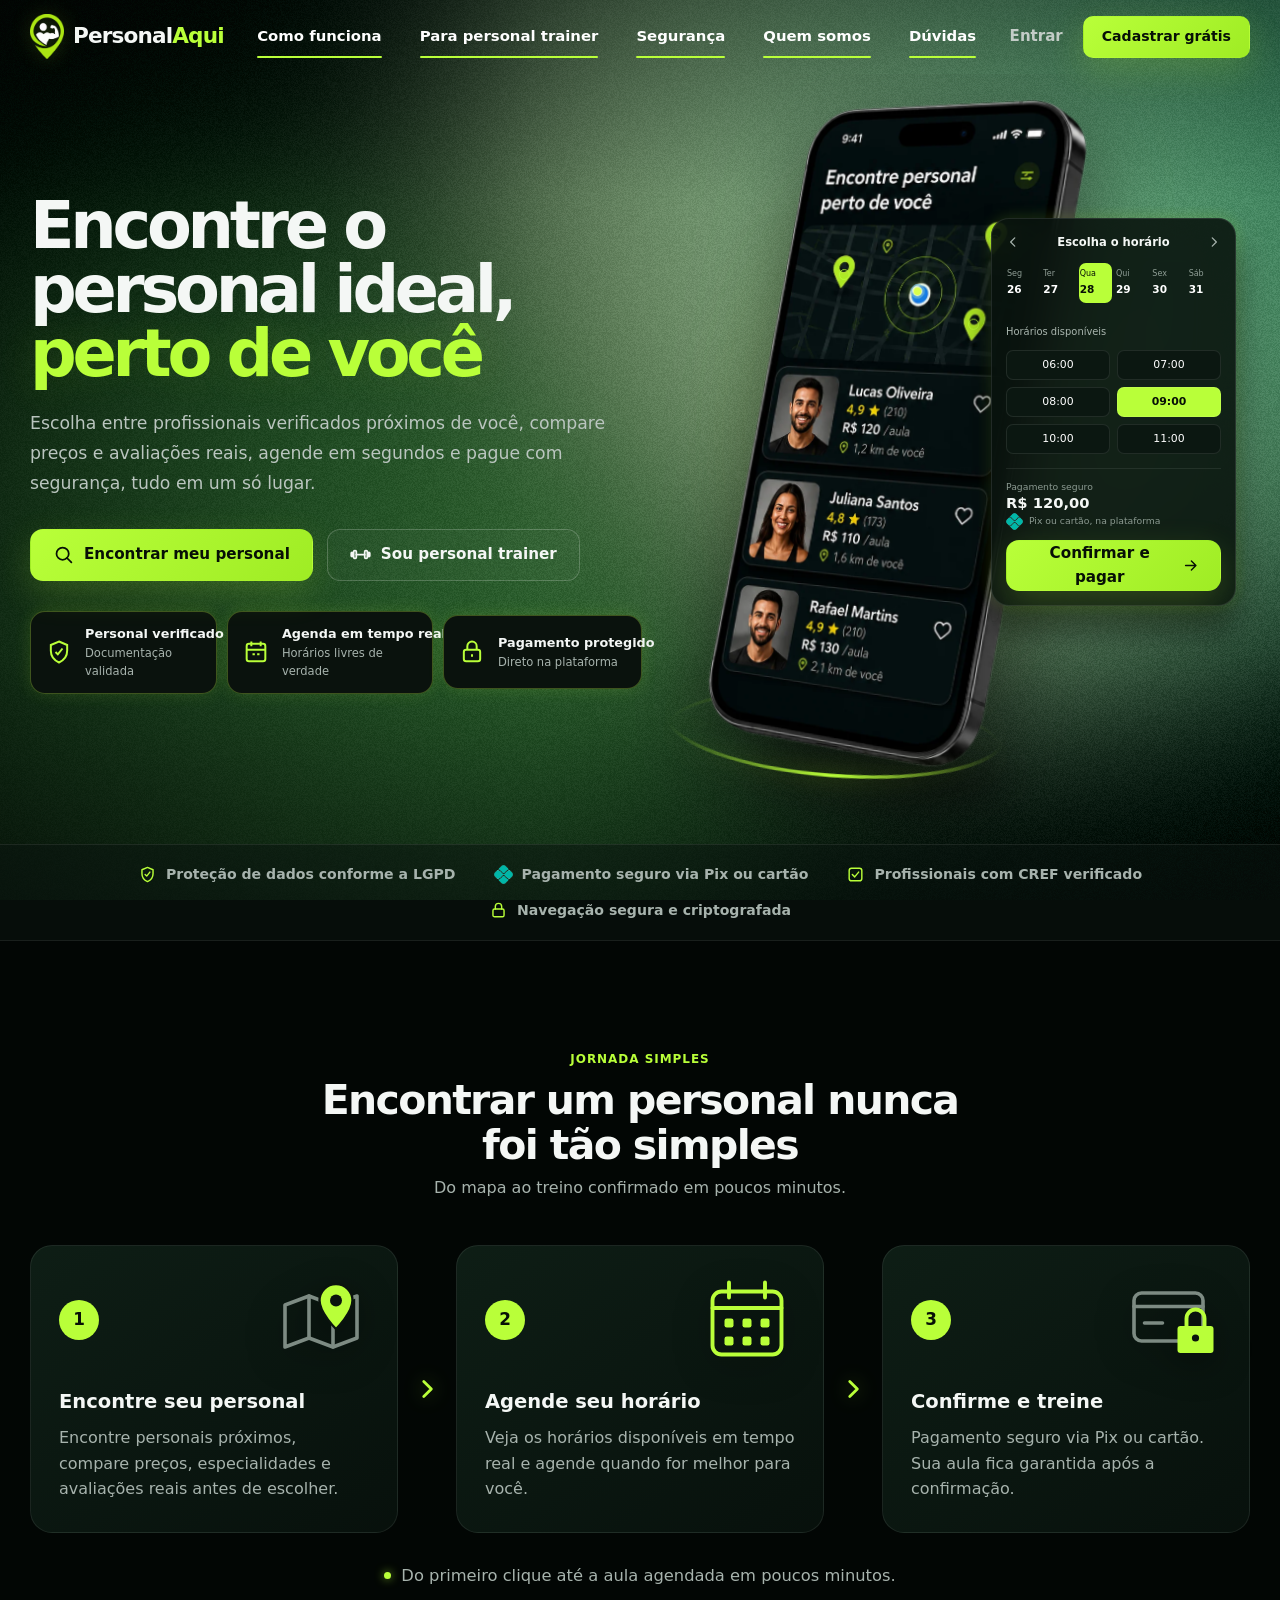
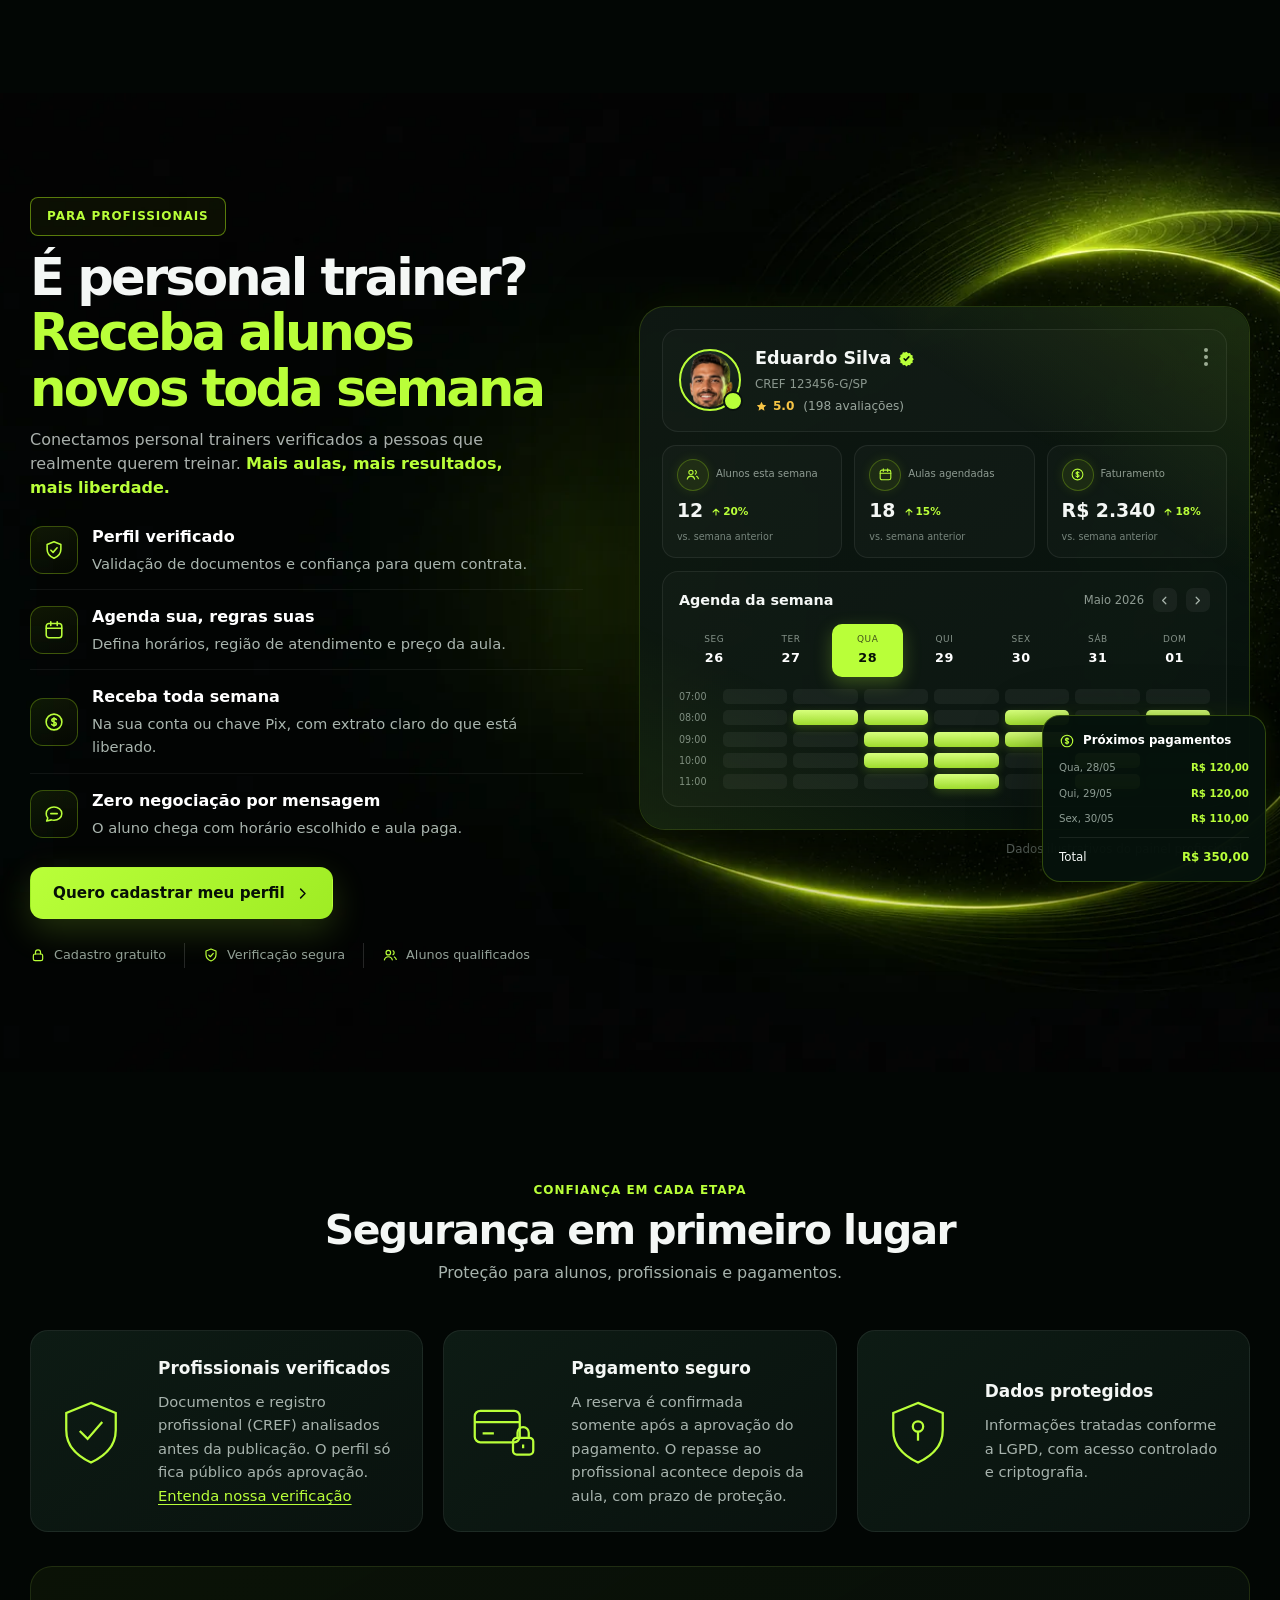
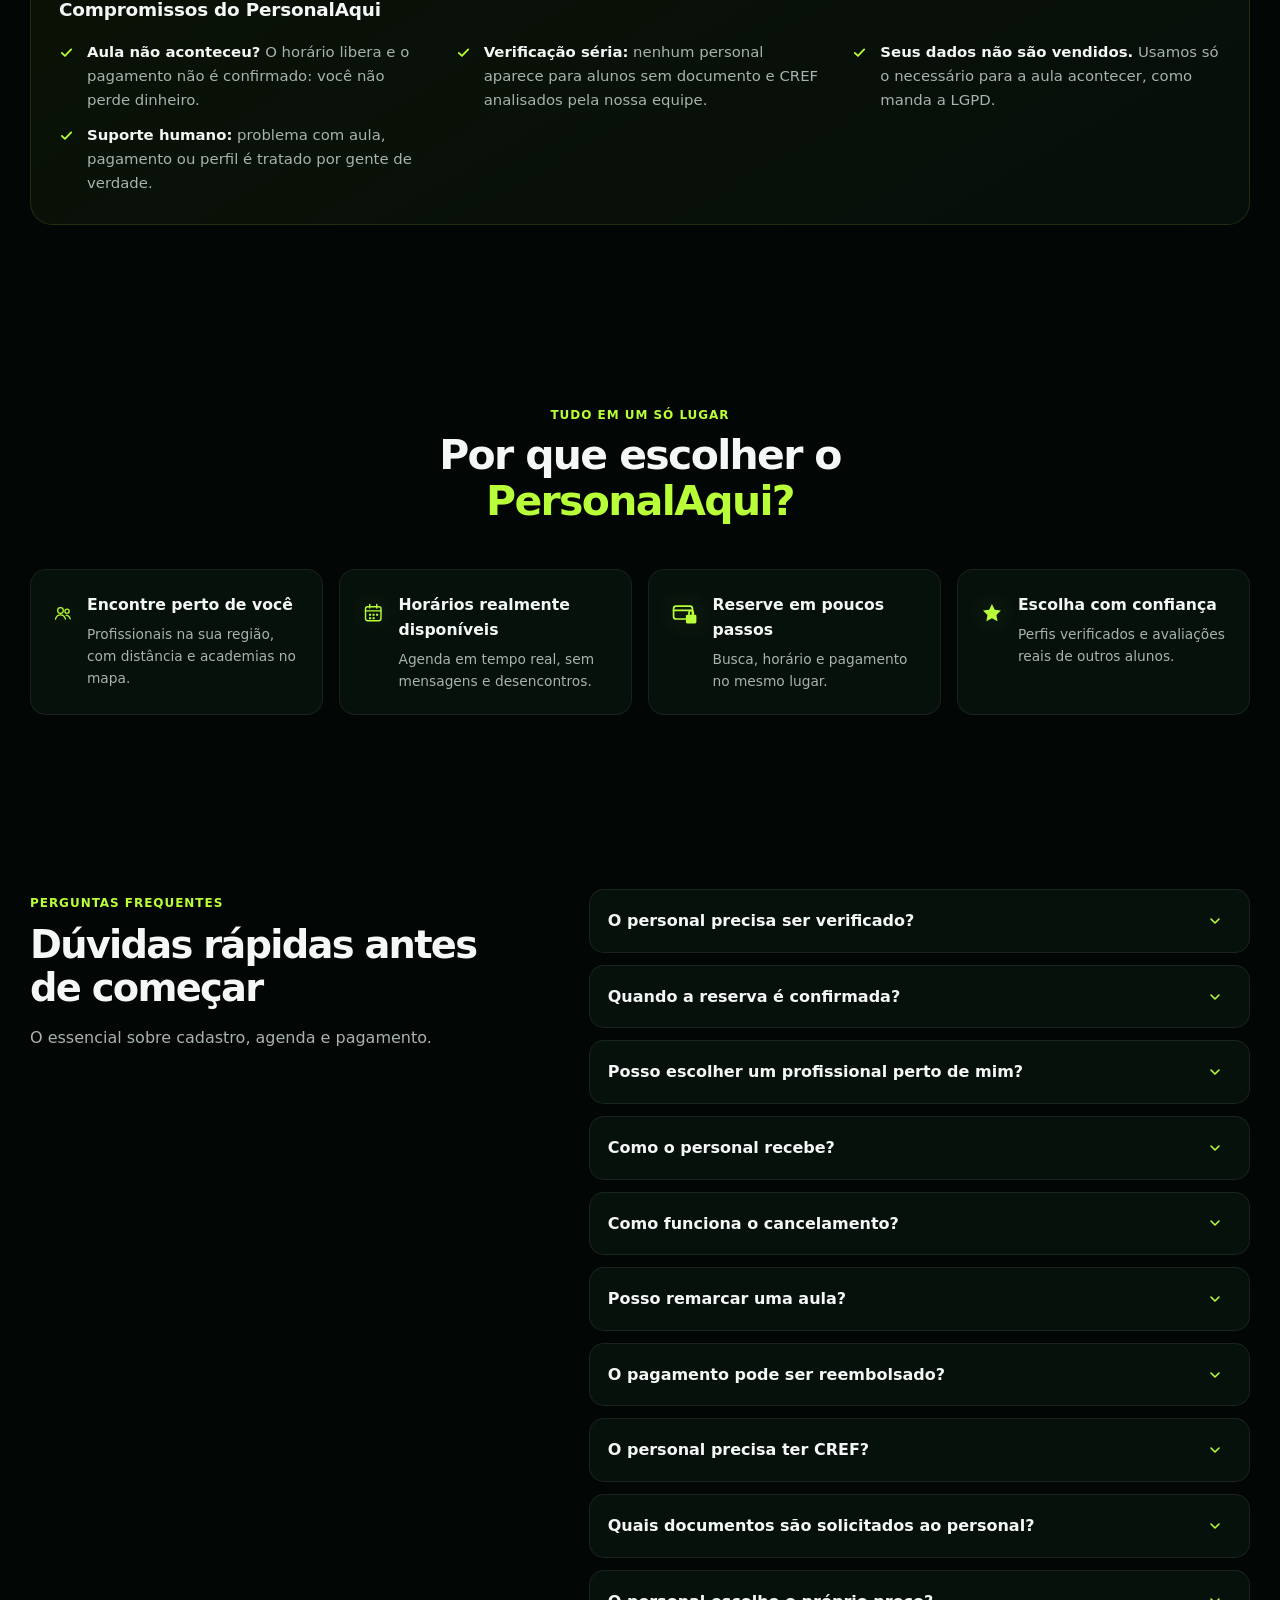
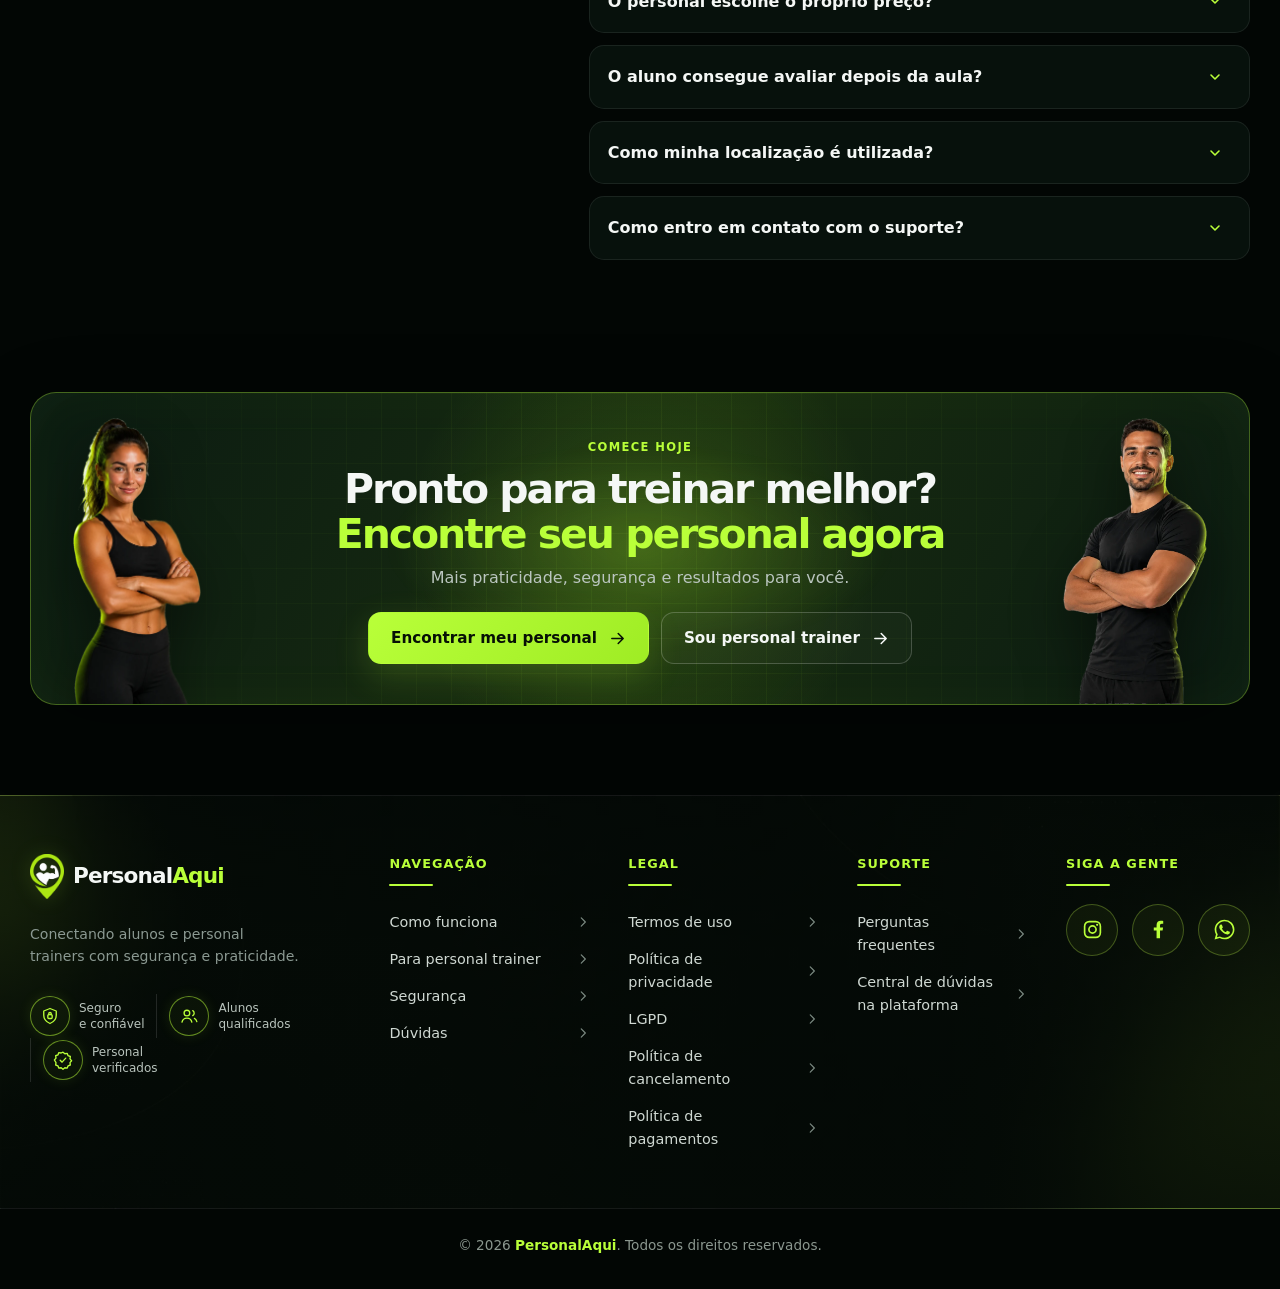
==== commit 3e493ea9: "deploy: landing sincronizada do repositório principal" ====
--- a/index.html
+++ b/index.html
@@ -57,7 +57,7 @@
         <a href="#como-funciona">Como funciona</a>
         <a href="#para-personal">Para personal trainer</a>
         <a href="#seguranca">Segurança</a>
-        <a href="#vantagens">Sobre nós</a>
+        <a href="#vantagens">Quem somos</a>
         <a href="#duvidas">Dúvidas</a>
       </nav>
 
@@ -79,7 +79,7 @@
       <a href="#como-funciona">Como funciona</a>
       <a href="#para-personal">Para personal trainer</a>
       <a href="#seguranca">Segurança</a>
-      <a href="#vantagens">Sobre nós</a>
+      <a href="#vantagens">Quem somos</a>
       <a href="#duvidas">Dúvidas</a>
       <a class="menu-celular-entrar" href="/login">Entrar</a>
     </nav>
@@ -91,20 +91,20 @@
       <div class="container hero-grid">
         <div class="hero-copy reveal">
                     <h1 id="hero-title">
-            O personal trainer certo,
+            Encontre o personal ideal,
             <span>perto de você</span>
           </h1>
 
           <p class="hero-description">
-            Encontre profissionais verificados, compare preço e avaliações,
-            escolha um horário livre de verdade e pague direto pela plataforma.
-            Sem troca de mensagens, sem incerteza.
+            Escolha entre profissionais verificados próximos de você, compare
+            preços e avaliações reais, agende em segundos e pague com segurança,
+            tudo em um só lugar.
           </p>
 
           <div class="hero-actions">
             <a class="btn btn-primary btn-brilho magnetic" href="/login?aba=criar&tipo=aluno">
               <svg class="btn-svg" viewBox="0 0 24 24" aria-hidden="true"><circle cx="11" cy="11" r="7"/><path d="M21 21l-5-5"/></svg>
-              Quero contratar um personal
+              Encontrar meu personal
             </a>
             <a class="btn btn-outline magnetic" href="/login?aba=criar&tipo=personal">
               <svg class="btn-svg" viewBox="0 0 24 24" aria-hidden="true"><rect x="4.2" y="7.6" width="3" height="8.8" rx="1.2"/><rect x="1.4" y="9.6" width="1.9" height="4.8" rx="0.95"/><rect x="16.8" y="7.6" width="3" height="8.8" rx="1.2"/><rect x="20.7" y="9.6" width="1.9" height="4.8" rx="0.95"/><path d="M7.2 12h9.6"/></svg>
@@ -115,15 +115,15 @@
           <div class="trust-strip" aria-label="Diferenciais da plataforma">
             <article class="trust-item">
               <svg viewBox="0 0 24 24" aria-hidden="true"><path d="M12 3l7 3v5c0 4.6-2.8 8.1-7 10-4.2-1.9-7-5.4-7-10V6l7-3z"/><path d="M9 12l2 2 4-5"/></svg>
-              <div><strong>Profissionais verificados</strong><span>Documentação validada</span></div>
+              <div><strong>Personal verificado</strong><span>Documentação validada</span></div>
             </article>
             <article class="trust-item">
               <svg viewBox="0 0 24 24" aria-hidden="true"><rect x="4" y="5" width="16" height="15" rx="2"/><path d="M8 3v4M16 3v4M4 10h16M9 14h2M13 14h2"/></svg>
-              <div><strong>Horários reais</strong><span>Agenda em tempo real</span></div>
+              <div><strong>Agenda em tempo real</strong><span>Horários livres de verdade</span></div>
             </article>
             <article class="trust-item">
               <svg viewBox="0 0 24 24" aria-hidden="true"><rect x="5" y="10" width="14" height="10" rx="2"/><path d="M8 10V7a4 4 0 018 0v3M12 14v2"/></svg>
-              <div><strong>Pagamento seguro</strong><span>Protegido pela plataforma</span></div>
+              <div><strong>Pagamento protegido</strong><span>Direto na plataforma</span></div>
             </article>
           </div>
         </div>
@@ -144,6 +144,13 @@
               <path d="M12 82 C 60 146, 360 146, 408 82" fill="none" stroke="url(#anel-grad)" stroke-width="4" stroke-linecap="round"/>
             </svg>
             <img class="celular-app" src="imagens/celular-app.webp" alt="Aplicativo PersonalAqui mostrando personais próximos no mapa" width="745" height="1344" fetchpriority="high" />
+            <div class="mapa-vivo" aria-hidden="true">
+              <span class="pulso-voce"></span>
+              <span class="pulso-pino pino-1"></span>
+              <span class="pulso-pino pino-2"></span>
+              <span class="pulso-pino pino-3"></span>
+              <span class="cursor-mapa"></span>
+            </div>
           </div>
           <aside class="booking-panel floating-card">
             <div class="panel-heading">
@@ -177,10 +184,10 @@
 
     <div class="faixa-confianca" aria-label="Garantias da plataforma">
       <div class="container faixa-confianca-itens">
-        <span><svg viewBox="0 0 24 24" aria-hidden="true"><path d="M12 3l7 3v5c0 4.6-2.8 8.1-7 10-4.2-1.9-7-5.4-7-10V6l7-3z"/><path d="M9 12l2 2 4-5"/></svg>Dados protegidos pela LGPD</span>
-        <span><img class="icone-pix" src="imagens/pix.png" alt="" width="230" height="219" loading="lazy" />Pagamento por Pix ou cartão na plataforma</span>
-        <span><svg viewBox="0 0 24 24" aria-hidden="true"><rect x="4" y="4" width="16" height="16" rx="3"/><path d="M8 12l3 3 5-6"/></svg>CREF conferido na verificação</span>
-        <span><svg viewBox="0 0 24 24" aria-hidden="true"><rect x="5" y="10" width="14" height="10" rx="2"/><path d="M8 10V7a4 4 0 018 0v3"/></svg>Conexão criptografada</span>
+        <span><svg viewBox="0 0 24 24" aria-hidden="true"><path d="M12 3l7 3v5c0 4.6-2.8 8.1-7 10-4.2-1.9-7-5.4-7-10V6l7-3z"/><path d="M9 12l2 2 4-5"/></svg>Proteção de dados conforme a LGPD</span>
+        <span><img class="icone-pix" src="imagens/pix.png" alt="" width="230" height="219" loading="lazy" />Pagamento seguro via Pix ou cartão</span>
+        <span><svg viewBox="0 0 24 24" aria-hidden="true"><rect x="4" y="4" width="16" height="16" rx="3"/><path d="M8 12l3 3 5-6"/></svg>Profissionais com CREF verificado</span>
+        <span><svg viewBox="0 0 24 24" aria-hidden="true"><rect x="5" y="10" width="14" height="10" rx="2"/><path d="M8 10V7a4 4 0 018 0v3"/></svg>Navegação segura e criptografada</span>
       </div>
     </div>
 
@@ -188,8 +195,8 @@
       <div class="container">
         <div class="section-heading reveal">
           <span class="section-kicker">Jornada simples</span>
-          <h2>Como funciona</h2>
-          <p>Do mapa à aula confirmada em poucos passos.</p>
+          <h2>Encontrar um personal nunca foi tão simples</h2>
+          <p>Do mapa ao treino confirmado em poucos minutos.</p>
         </div>
 
         <div class="steps-grid">
@@ -205,8 +212,8 @@
                 </svg>
               </div>
             </div>
-            <h3>Encontre perto de você</h3>
-            <p>Veja profissionais verificados, preços, especialidades e avaliações.</p>
+            <h3>Encontre seu personal</h3>
+            <p>Encontre personais próximos, compare preços, especialidades e avaliações reais antes de escolher.</p>
           </article>
 
           <span class="step-arrow" aria-hidden="true"><svg class="icone-chevron" viewBox="0 0 24 24" aria-hidden="true"><path d="M9 5l7 7-7 7"/></svg></span>
@@ -225,8 +232,8 @@
                 </svg>
               </div>
             </div>
-            <h3>Escolha o horário</h3>
-            <p>Consulte a agenda real e reserve o melhor horário.</p>
+            <h3>Agende seu horário</h3>
+            <p>Veja os horários disponíveis em tempo real e agende quando for melhor para você.</p>
           </article>
 
           <span class="step-arrow" aria-hidden="true"><svg class="icone-chevron" viewBox="0 0 24 24" aria-hidden="true"><path d="M9 5l7 7-7 7"/></svg></span>
@@ -244,10 +251,12 @@
                 </svg>
               </div>
             </div>
-            <h3>Pague e treine</h3>
-            <p>Pague com Pix ou cartão. A reserva é confirmada após a aprovação do pagamento.</p>
-          </article>
-        </div>
+            <h3>Confirme e treine</h3>
+            <p>Pagamento seguro via Pix ou cartão. Sua aula fica garantida após a confirmação.</p>
+          </article>
+        </div>
+
+        <p class="steps-nota reveal" data-delay="250">Do primeiro clique até a aula agendada em poucos minutos.</p>
       </div>
     </section>
 
@@ -500,7 +509,7 @@
             <h2>Pronto para treinar melhor?<br><strong>Encontre seu personal agora</strong></h2>
             <p>Mais praticidade, segurança e resultados para você.</p>
             <div class="cta-actions">
-              <a class="btn btn-primary btn-brilho magnetic" href="/login?aba=criar&tipo=aluno">Quero contratar um personal <svg class="icone-seta" viewBox="0 0 24 24" aria-hidden="true"><path d="M4 12h15M13 5l7 7-7 7"/></svg></a>
+              <a class="btn btn-primary btn-brilho magnetic" href="/login?aba=criar&tipo=aluno">Encontrar meu personal <svg class="icone-seta" viewBox="0 0 24 24" aria-hidden="true"><path d="M4 12h15M13 5l7 7-7 7"/></svg></a>
               <a class="btn btn-outline magnetic" href="/login?aba=criar&tipo=personal">Sou personal trainer <svg class="icone-seta" viewBox="0 0 24 24" aria-hidden="true"><path d="M4 12h15M13 5l7 7-7 7"/></svg></a>
             </div>
           </div>
--- a/styles.css
+++ b/styles.css
@@ -87,7 +87,56 @@
 .trust-item span { color: var(--muted); font-size: .72rem; }
 
 .hero-visual { min-height: 610px; position: relative; display: flex; align-items: center; justify-content: center; perspective: 1200px; }
-.phone-wrap { position: relative; width: 330px; transform: rotateY(-8deg) rotateZ(2deg); transform-style: preserve-3d; transition: transform .22s ease-out; z-index: 3; }.phone-wrap .celular-app { width: 100%; height: auto; filter: drop-shadow(0 34px 44px rgba(0,0,0,.55)); }
+.phone-wrap { position: relative; width: 368px; transform: rotateY(-8deg) rotateZ(2deg); transform-style: preserve-3d; transition: transform .22s ease-out; z-index: 3; }.phone-wrap .celular-app { width: 100%; height: auto; filter: drop-shadow(0 34px 44px rgba(0,0,0,.55)); }
+/* iluminação suave atrás do celular: profundidade, o mockup salta da tela */
+.phone-wrap::before {
+  content: ""; position: absolute; inset: -12% -24%; z-index: -2; border-radius: 50%;
+  background: radial-gradient(closest-side, rgba(185,255,57,.20), rgba(185,255,57,.06) 48%, transparent 78%);
+  filter: blur(12px); animation: brilho-respira 6s ease-in-out infinite;
+}
+@keyframes brilho-respira {
+  0%, 100% { opacity: .75; transform: scale(1); }
+  50% { opacity: 1; transform: scale(1.05); }
+}
+/* mapa vivo dentro do mockup: radar no ponto do usuário, pinos pulsando e um
+   cursor que passeia entre os personais (posições em % sobre a foto do app) */
+.mapa-vivo { position: absolute; inset: 0; z-index: 2; pointer-events: none; animation: celular-flutua 6s ease-in-out infinite; }
+.pulso-voce { position: absolute; left: 55.5%; top: 28.8%; width: 14px; height: 14px; margin: -7px 0 0 -7px; }
+.pulso-voce::before, .pulso-voce::after {
+  content: ""; position: absolute; inset: 0; border-radius: 50%;
+  border: 1.6px solid rgba(96,165,250,.8); animation: radar-expande 3.2s ease-out infinite;
+}
+.pulso-voce::after { animation-delay: 1.6s; }
+.pulso-pino { position: absolute; width: 11px; height: 11px; margin: -5.5px 0 0 -5.5px; }
+.pulso-pino::before {
+  content: ""; position: absolute; inset: 0; border-radius: 50%;
+  border: 1.5px solid rgba(185,255,57,.85); animation: radar-expande 2.8s ease-out infinite;
+}
+.pino-1 { left: 35%; top: 26.5%; }
+.pino-2 { left: 76%; top: 21%; }
+.pino-2::before { animation-delay: .9s; }
+.pino-3 { left: 71%; top: 33.5%; }
+.pino-3::before { animation-delay: 1.8s; }
+@keyframes radar-expande {
+  0% { transform: scale(.4); opacity: .9; }
+  100% { transform: scale(3.2); opacity: 0; }
+}
+.cursor-mapa {
+  position: absolute; left: 55.5%; top: 28.8%; width: 10px; height: 10px; margin: -5px 0 0 -5px;
+  border-radius: 50%; background: #d9ff4d; border: 1.6px solid rgba(255,255,255,.85);
+  box-shadow: 0 0 12px rgba(185,255,57,.8); animation: cursor-passeia 12s ease-in-out infinite;
+}
+@keyframes cursor-passeia {
+  0%, 10% { left: 55.5%; top: 28.8%; transform: scale(1); }
+  14% { transform: scale(1.5); }
+  24%, 34% { left: 35%; top: 26.5%; transform: scale(1); }
+  38% { transform: scale(1.5); }
+  48%, 58% { left: 76%; top: 21%; transform: scale(1); }
+  62% { transform: scale(1.5); }
+  72%, 82% { left: 71%; top: 33.5%; transform: scale(1); }
+  86% { transform: scale(1.5); }
+  100% { left: 55.5%; top: 28.8%; transform: scale(1); }
+}
 .phone-shadow { position: absolute; inset: auto 20px 0; height: 50px; background: rgba(0,0,0,.65); filter: blur(25px); }
 .phone { position: absolute; inset: 0; border-radius: 42px; padding: 11px; background: linear-gradient(145deg, #28322d, #050807 55%, #17211c); border: 1px solid rgba(255,255,255,.24); box-shadow: 0 36px 70px rgba(0,0,0,.66), inset 0 0 0 2px rgba(255,255,255,.04); }
 .phone::before { content: ""; position: absolute; top: 13px; left: 50%; transform: translateX(-50%); width: 92px; height: 22px; border-radius: 20px; background: #030504; z-index: 5; }
@@ -141,6 +190,9 @@
 .section-heading h2 span { color: var(--lime); }
 .section-heading p { color: var(--muted); margin: 0; }
 .steps-grid { display: grid; grid-template-columns: 1fr auto 1fr auto 1fr; gap: 16px; align-items: stretch; }
+/* fecho da jornada: reforça a rapidez logo abaixo dos 3 passos */
+.steps-nota { text-align: center; margin: 30px auto 0; color: var(--muted); font-size: 1.02rem; }
+.steps-nota::before { content: ""; display: inline-block; width: 7px; height: 7px; border-radius: 50%; background: var(--lime); margin-right: 10px; vertical-align: 2px; box-shadow: 0 0 10px rgba(185,255,57,.7); }
 .step-card { position: relative; padding: 26px 28px 30px; border-radius: var(--radius); background: linear-gradient(145deg, rgba(15,32,23,.92), rgba(8,18,13,.92)); border: 1px solid rgba(255,255,255,.08); transition: transform .28s, border-color .28s, box-shadow .28s; }
 .step-card:hover { transform: translateY(-8px); border-color: var(--line-strong); box-shadow: 0 26px 60px rgba(0,0,0,.28); }
 .step-top { display: flex; align-items: center; justify-content: space-between; gap: 14px; margin-bottom: 18px; }
@@ -409,6 +461,7 @@
 
 /* celular levita (animação na imagem interna; o tilt do mouse fica no wrapper) */
 .phone-wrap .celular-app { animation: celular-flutua 6s ease-in-out infinite; }
+/* a camada do mapa vivo flutua junto com a foto do celular (mesma animação) */
 @keyframes celular-flutua {
   0%, 100% { transform: translateY(0); }
   50% { transform: translateY(-16px); }
@@ -423,19 +476,21 @@
   50% { transform: scaleX(.86); opacity: .5; }
 }
 
-/* painel de horário com mais respiro em relação ao celular */
-.hero-visual .phone-wrap { margin-right: 190px; }
-.booking-panel { right: -4px; top: 118px; }
+/* painel de horário próximo do celular (um conjunto só, sem parecer 2 elementos) */
+.hero-visual .phone-wrap { margin-right: 150px; }
+.booking-panel { right: 14px; top: 118px; }
 
 @media (max-width: 1279px) {
-  .hero-visual .phone-wrap { margin-right: 140px; }
+  .hero-visual .phone-wrap { margin-right: 110px; }
 }
 @media (max-width: 760px) {
-  .hero-visual .phone-wrap { margin-right: 90px; }
+  .hero-visual .phone-wrap { margin-right: 70px; }
 }
 @media (prefers-reduced-motion: reduce) {
   .particula { display: none; }
-  .phone-wrap .celular-app, .phone-wrap::after, .booking-panel { animation: none; }
+  .phone-wrap .celular-app, .phone-wrap::after, .phone-wrap::before, .booking-panel { animation: none; }
+  .mapa-vivo, .pulso-voce::before, .pulso-voce::after, .pulso-pino::before, .cursor-mapa { animation: none; }
+  .pulso-voce, .pulso-pino, .cursor-mapa { display: none; }
 }
 
 /* anel de energia na base do celular (arco de trás + arco da frente) */
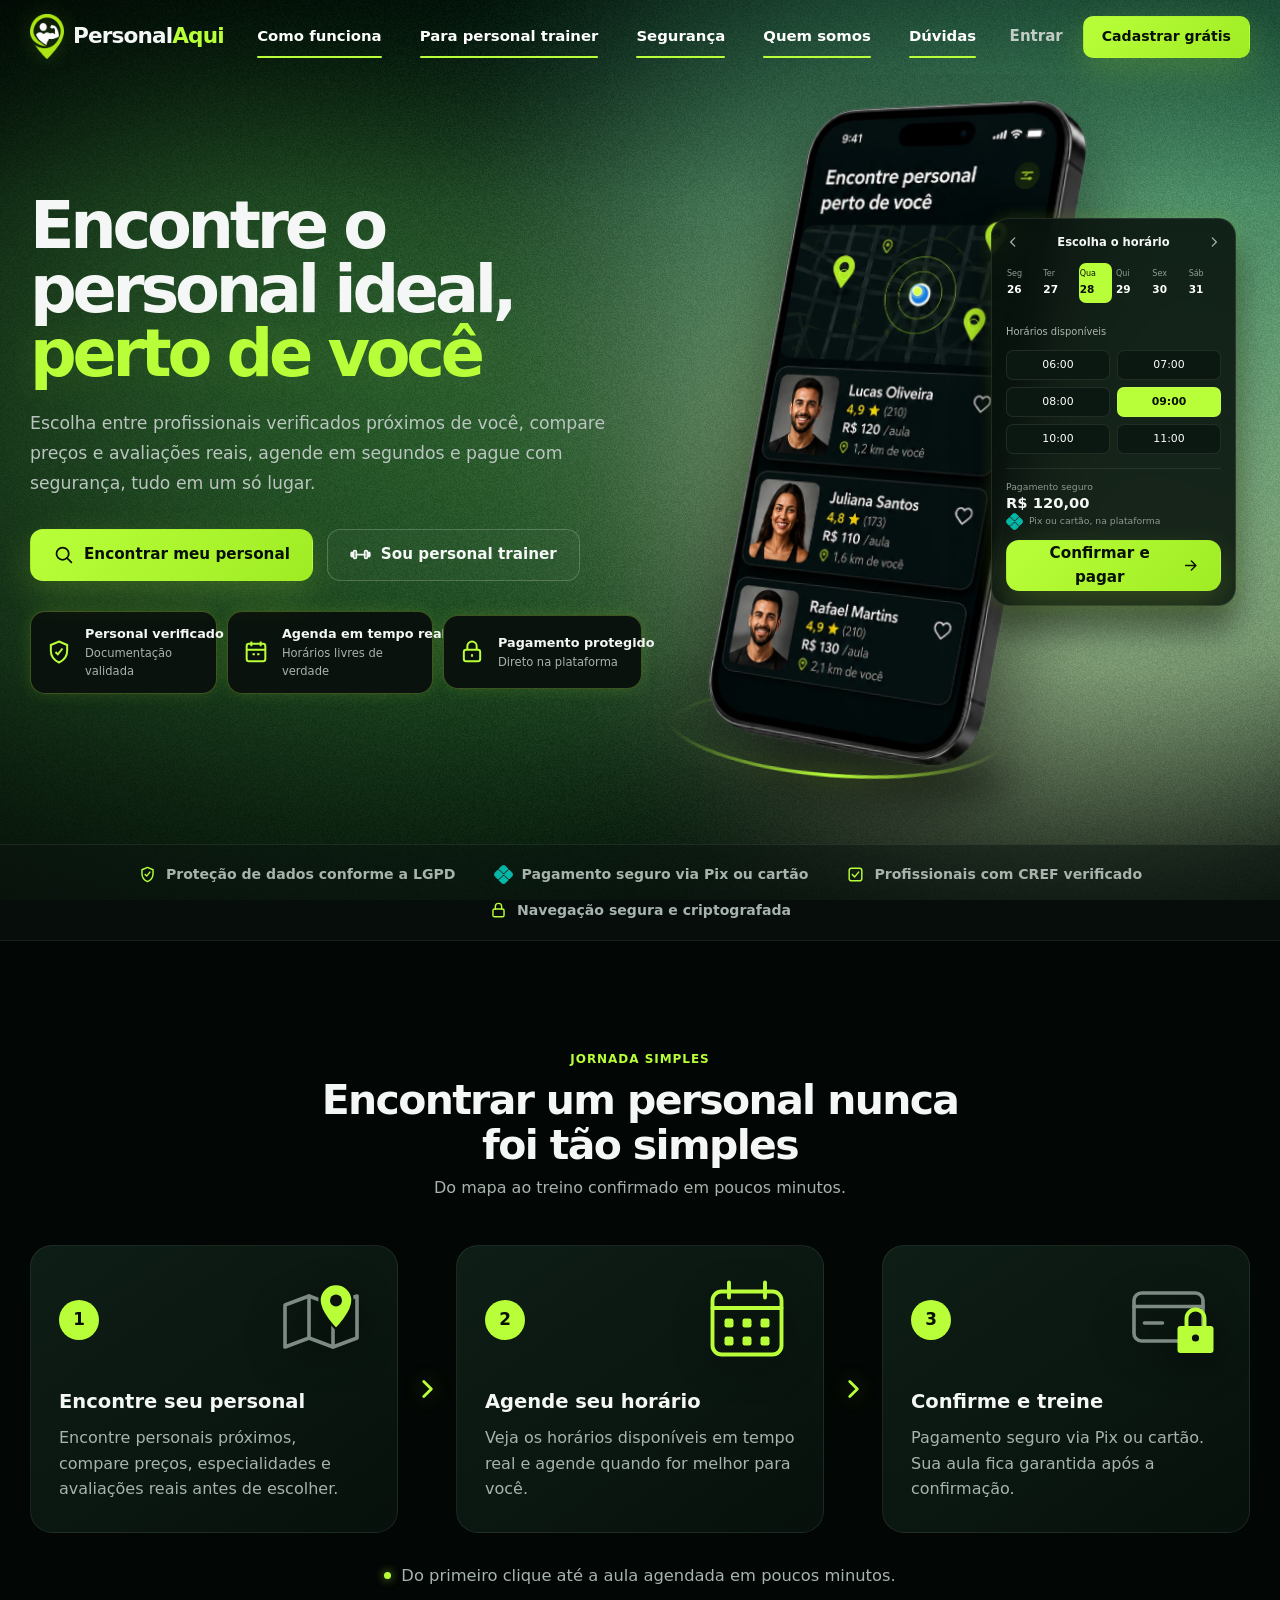
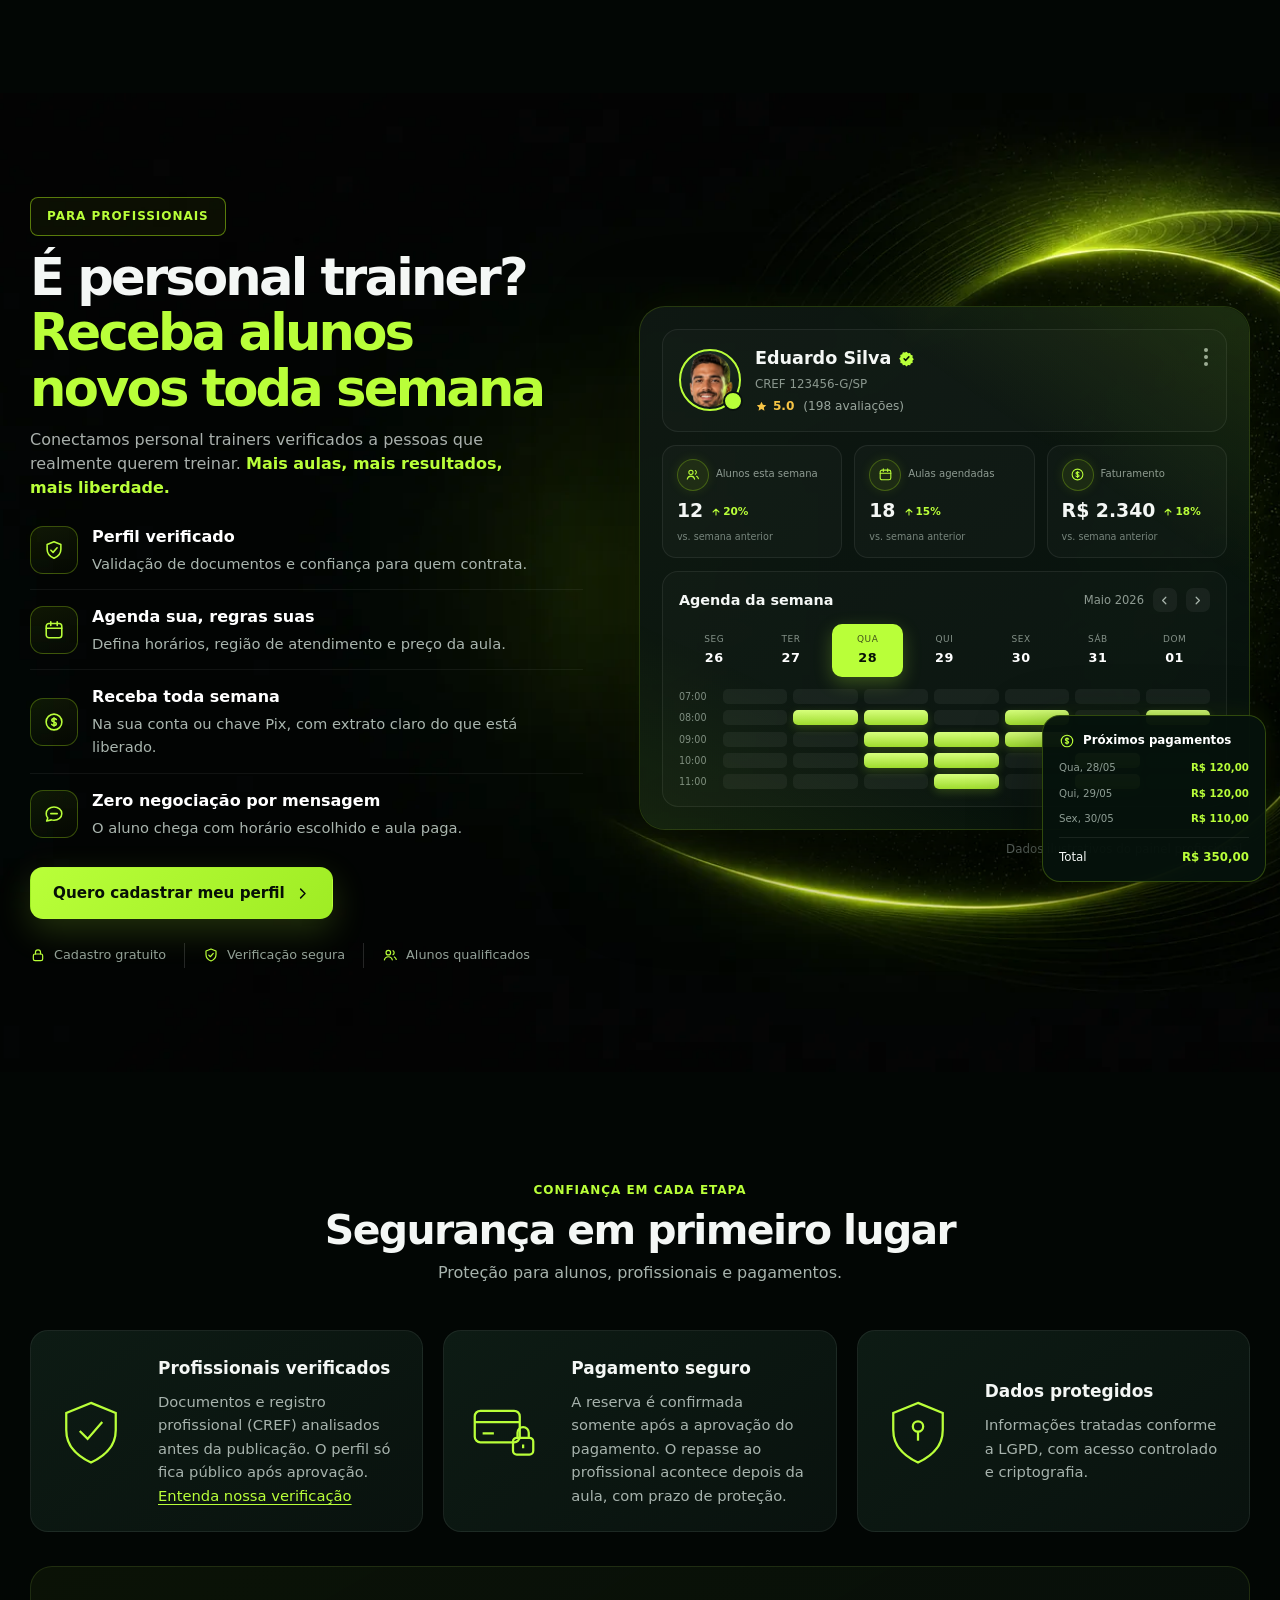
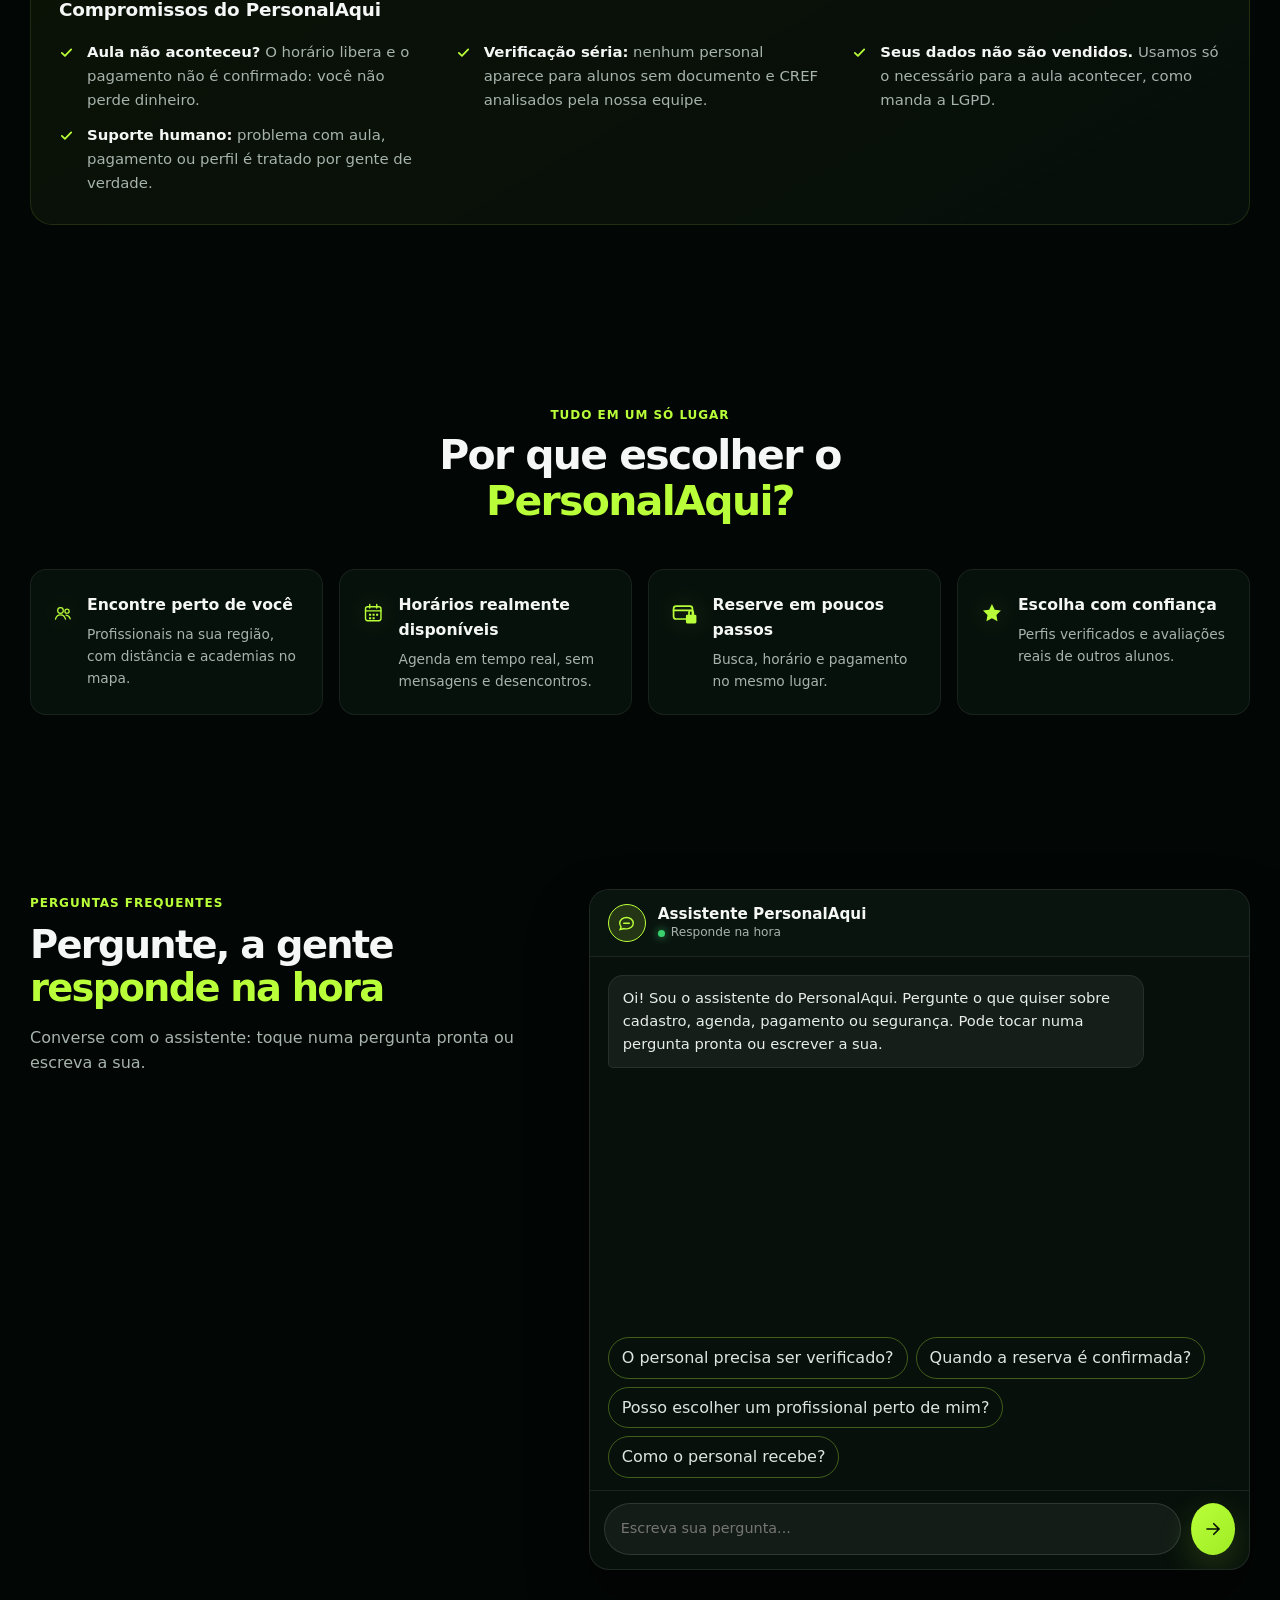
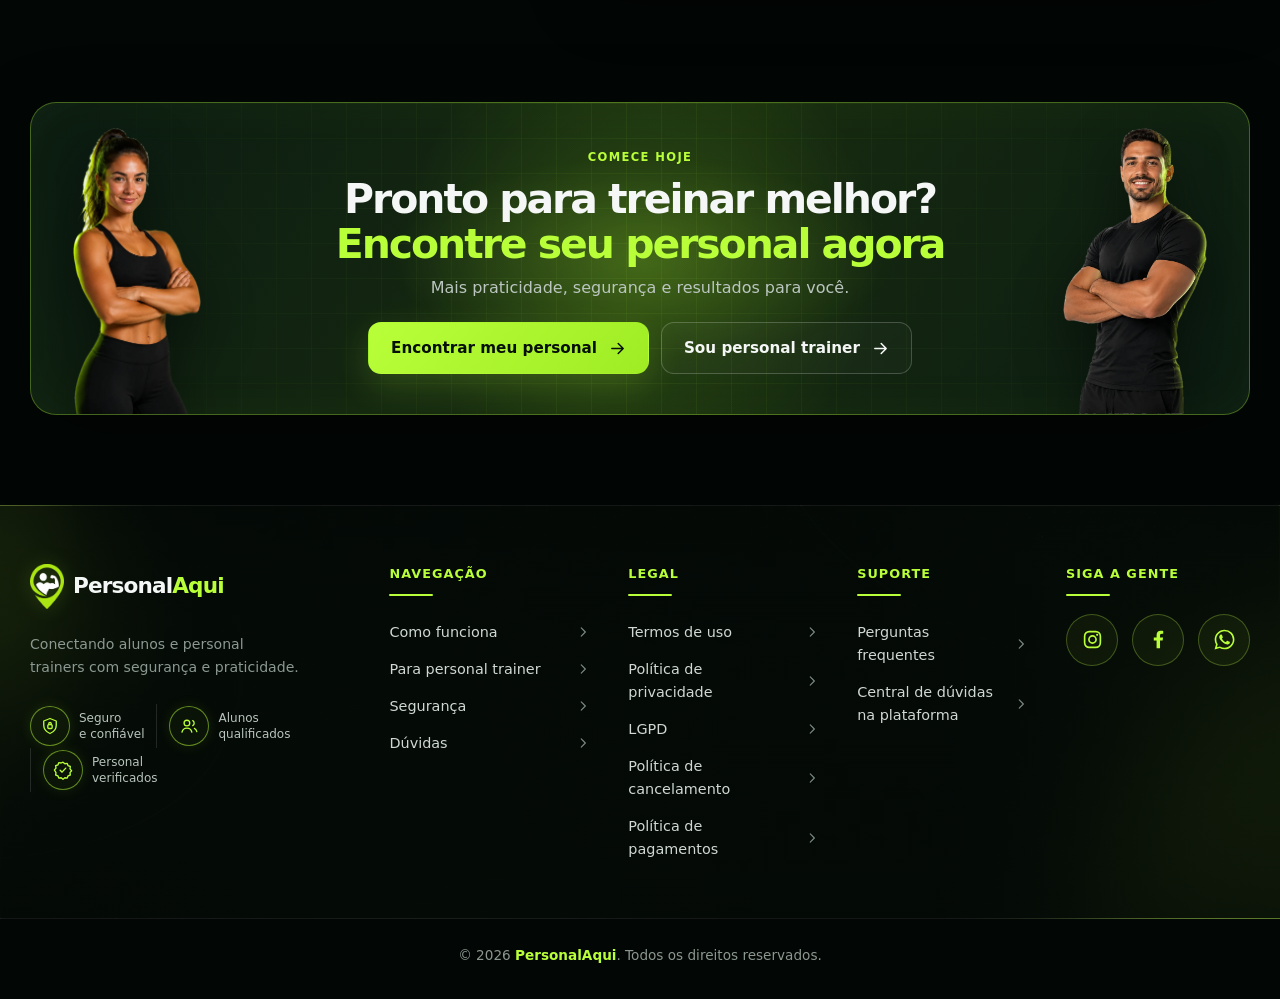
==== commit 7b534d7c: "deploy: landing sincronizada do repositório principal" ====
--- a/index.html
+++ b/index.html
@@ -440,9 +440,29 @@
       <div class="container faq-grid">
         <div class="faq-intro reveal">
           <span class="section-kicker">Perguntas frequentes</span>
-          <h2>Dúvidas rápidas antes de começar</h2>
-          <p>O essencial sobre cadastro, agenda e pagamento.</p>
-        </div>
+          <h2>Pergunte, a gente <span>responde na hora</span></h2>
+          <p>Converse com o assistente: toque numa pergunta pronta ou escreva a sua.</p>
+        </div>
+
+        <div class="faq-chat reveal" data-delay="100" id="faq-chat" hidden>
+          <div class="chat-topo">
+            <span class="chat-avatar" aria-hidden="true"><svg viewBox="0 0 24 24"><path d="M20.5 11.6c0 4-3.8 7.2-8.5 7.2-1 0-2-.1-2.9-.4L4 19.6l1.2-3.3c-1.1-1.3-1.7-2.9-1.7-4.7 0-4 3.8-7.2 8.5-7.2s8.5 3.2 8.5 7.2z"/><path d="M8.5 11.6h7"/></svg></span>
+            <div class="chat-quem">
+              <strong>Assistente PersonalAqui</strong>
+              <span><i class="chat-ponto" aria-hidden="true"></i> Responde na hora</span>
+            </div>
+          </div>
+          <div class="chat-janela" aria-live="polite" aria-label="Conversa com o assistente"></div>
+          <div class="chat-chips" aria-label="Perguntas sugeridas"></div>
+          <form class="chat-form">
+            <label class="sr-so-leitor" for="chat-campo">Escreva sua pergunta</label>
+            <input id="chat-campo" type="text" placeholder="Escreva sua pergunta..." autocomplete="off" maxlength="200" />
+            <button class="btn btn-primary chat-enviar" type="submit" aria-label="Enviar pergunta">
+              <svg viewBox="0 0 24 24" aria-hidden="true"><path d="M4 12h15M13 5l7 7-7 7"/></svg>
+            </button>
+          </form>
+        </div>
+
         <div class="faq-list reveal" data-delay="100">
           <details>
             <summary>O personal precisa ser verificado?</summary>
--- a/styles.css
+++ b/styles.css
@@ -666,3 +666,35 @@
   .footer-links a { min-height: 44px; margin: 0; }
   .link-login { display: inline-flex; align-items: center; min-height: 44px; padding: 0 6px; }
 }
+
+/* ====== FAQ em formato de chat (as respostas vivem na propria pagina) ====== */
+.faq-intro h2 span { color: var(--lime); }
+.sr-so-leitor { position: absolute; width: 1px; height: 1px; overflow: hidden; clip: rect(0 0 0 0); white-space: nowrap; }
+.faq-chat { display: flex; flex-direction: column; border: 1px solid rgba(255,255,255,.1); border-radius: 20px; background: rgba(8,19,13,.88); backdrop-filter: blur(14px); overflow: hidden; box-shadow: 0 30px 60px rgba(0,0,0,.4); }
+.chat-topo { display: flex; align-items: center; gap: 12px; padding: 14px 18px; border-bottom: 1px solid rgba(255,255,255,.08); background: rgba(10,21,16,.9); }
+.chat-avatar { display: grid; place-items: center; width: 38px; height: 38px; border-radius: 50%; background: rgba(185,255,57,.14); border: 1.4px solid var(--lime); flex: 0 0 auto; }
+.chat-avatar svg { width: 19px; height: 19px; fill: none; stroke: var(--lime); stroke-width: 1.8; stroke-linecap: round; }
+.chat-quem { display: flex; flex-direction: column; line-height: 1.3; }
+.chat-quem strong { font-size: .95rem; }
+.chat-quem span { display: inline-flex; align-items: center; gap: 6px; color: var(--muted); font-size: .76rem; }
+.chat-ponto { width: 7px; height: 7px; border-radius: 50%; background: #3bd16f; box-shadow: 0 0 8px rgba(59,209,111,.8); }
+.chat-janela { display: flex; flex-direction: column; gap: 10px; padding: 18px; height: 380px; overflow-y: auto; scroll-behavior: smooth; }
+.balao { max-width: 86%; padding: 11px 14px; border-radius: 15px; font-size: .92rem; line-height: 1.55; }
+.balao-bot { align-self: flex-start; background: rgba(255,255,255,.06); border: 1px solid rgba(255,255,255,.08); border-bottom-left-radius: 5px; color: #e8ede9; }
+.balao-eu { align-self: flex-end; background: rgba(185,255,57,.16); border: 1px solid rgba(185,255,57,.3); border-bottom-right-radius: 5px; color: #f2f7ec; }
+.balao-digitando { display: inline-flex; gap: 5px; padding: 14px 16px; }
+.balao-digitando i { width: 7px; height: 7px; border-radius: 50%; background: var(--muted); animation: chat-pontinho 1.1s ease-in-out infinite; }
+.balao-digitando i:nth-child(2) { animation-delay: .18s; }
+.balao-digitando i:nth-child(3) { animation-delay: .36s; }
+@keyframes chat-pontinho { 0%, 100% { opacity: .25; transform: translateY(0); } 50% { opacity: 1; transform: translateY(-4px); } }
+.chat-chips { display: flex; flex-wrap: wrap; gap: 8px; padding: 0 18px 12px; }
+.chat-chips button { border: 1px solid rgba(185,255,57,.32); background: transparent; color: #dce6de; border-radius: 999px; padding: 7px 13px; font: 500 .8rem inherit; font-family: inherit; cursor: pointer; transition: background .2s, border-color .2s; }
+.chat-chips button:hover { background: rgba(185,255,57,.12); border-color: var(--lime); }
+.chat-form { display: flex; gap: 10px; padding: 12px 14px 14px; border-top: 1px solid rgba(255,255,255,.08); }
+.chat-form input { flex: 1; min-width: 0; border: 1px solid rgba(255,255,255,.12); background: rgba(255,255,255,.05); color: #eef3ef; border-radius: 999px; padding: 11px 16px; font: inherit; font-size: .9rem; outline: none; transition: border-color .2s; }
+.chat-form input:focus { border-color: var(--line-strong); }
+.chat-enviar { display: grid; place-items: center; width: 44px; height: 44px; padding: 0; border-radius: 50%; flex: 0 0 auto; }
+.chat-enviar svg { width: 18px; height: 18px; fill: none; stroke: currentColor; stroke-width: 2.2; stroke-linecap: round; }
+.chat-ativo .faq-list { display: none; }
+@media (max-width: 900px) { .chat-janela { height: 330px; } }
+@media (prefers-reduced-motion: reduce) { .balao-digitando i { animation: none; } .chat-janela { scroll-behavior: auto; } }
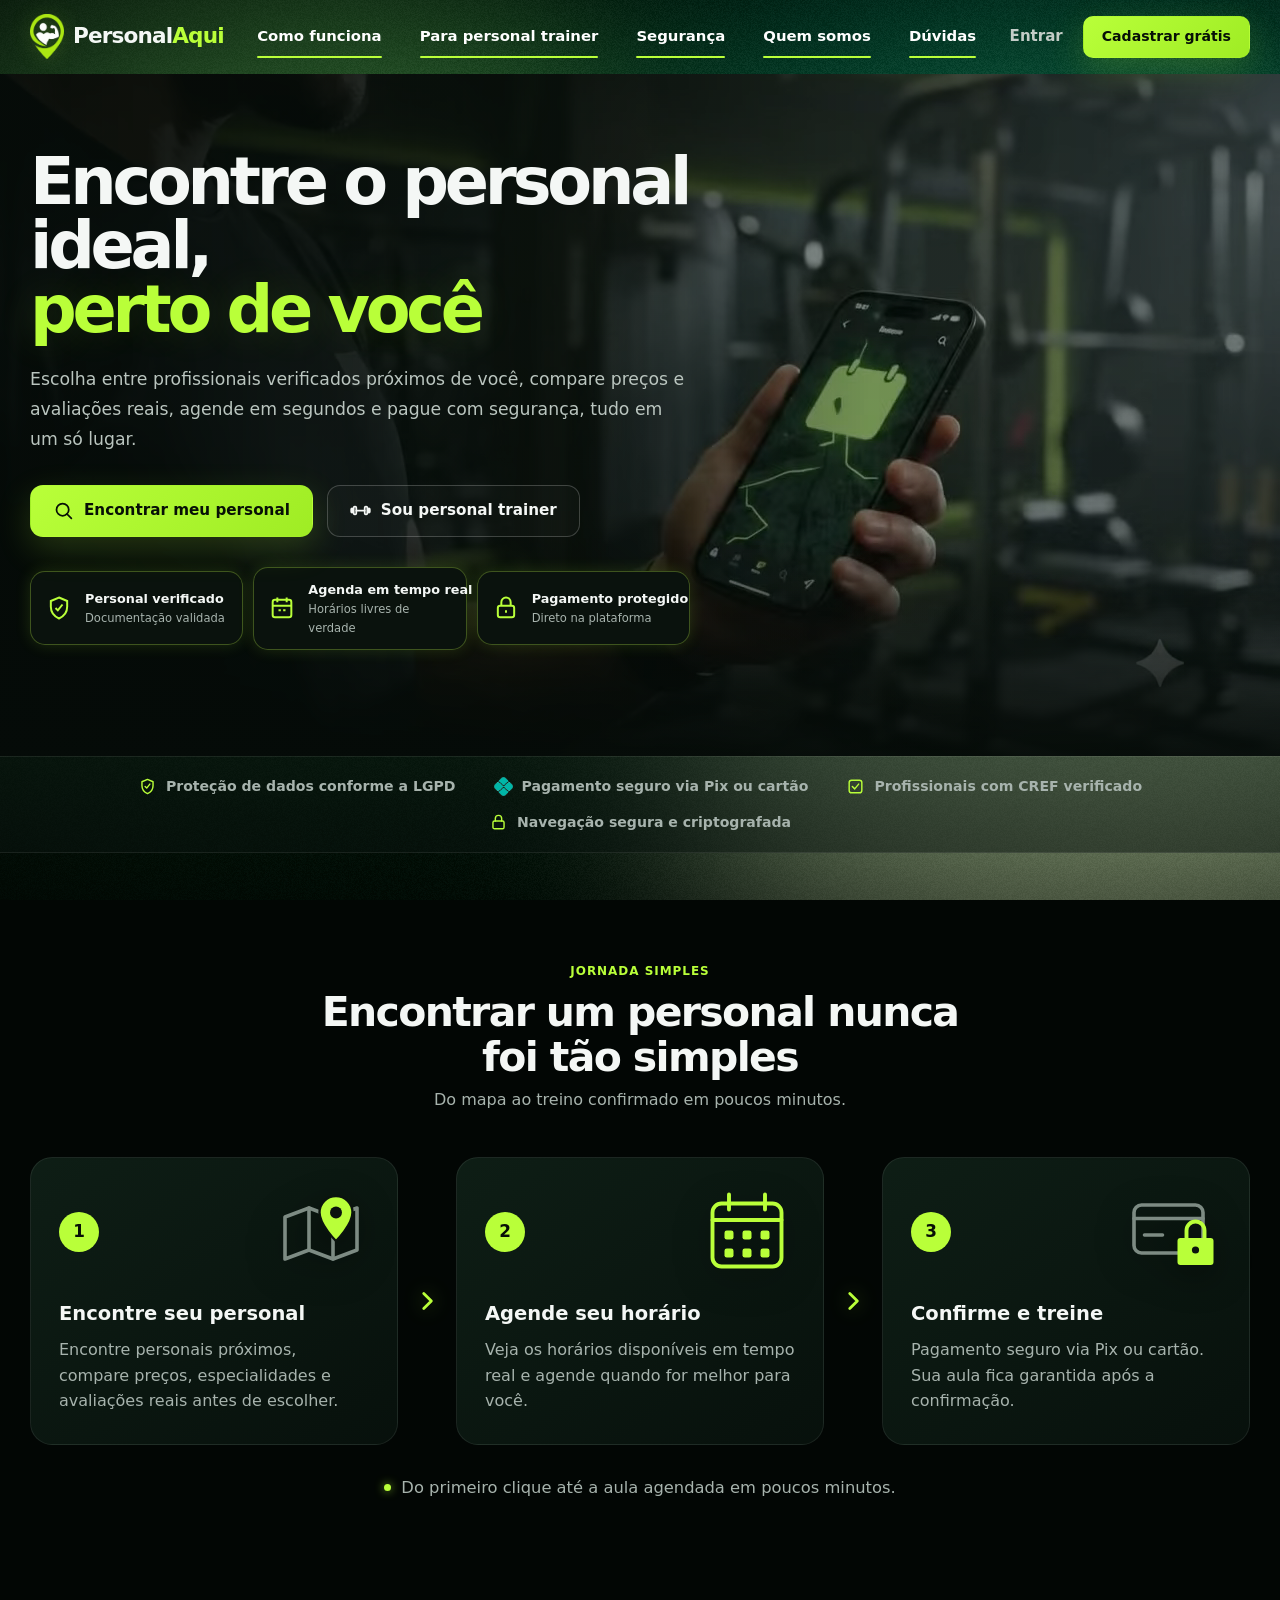
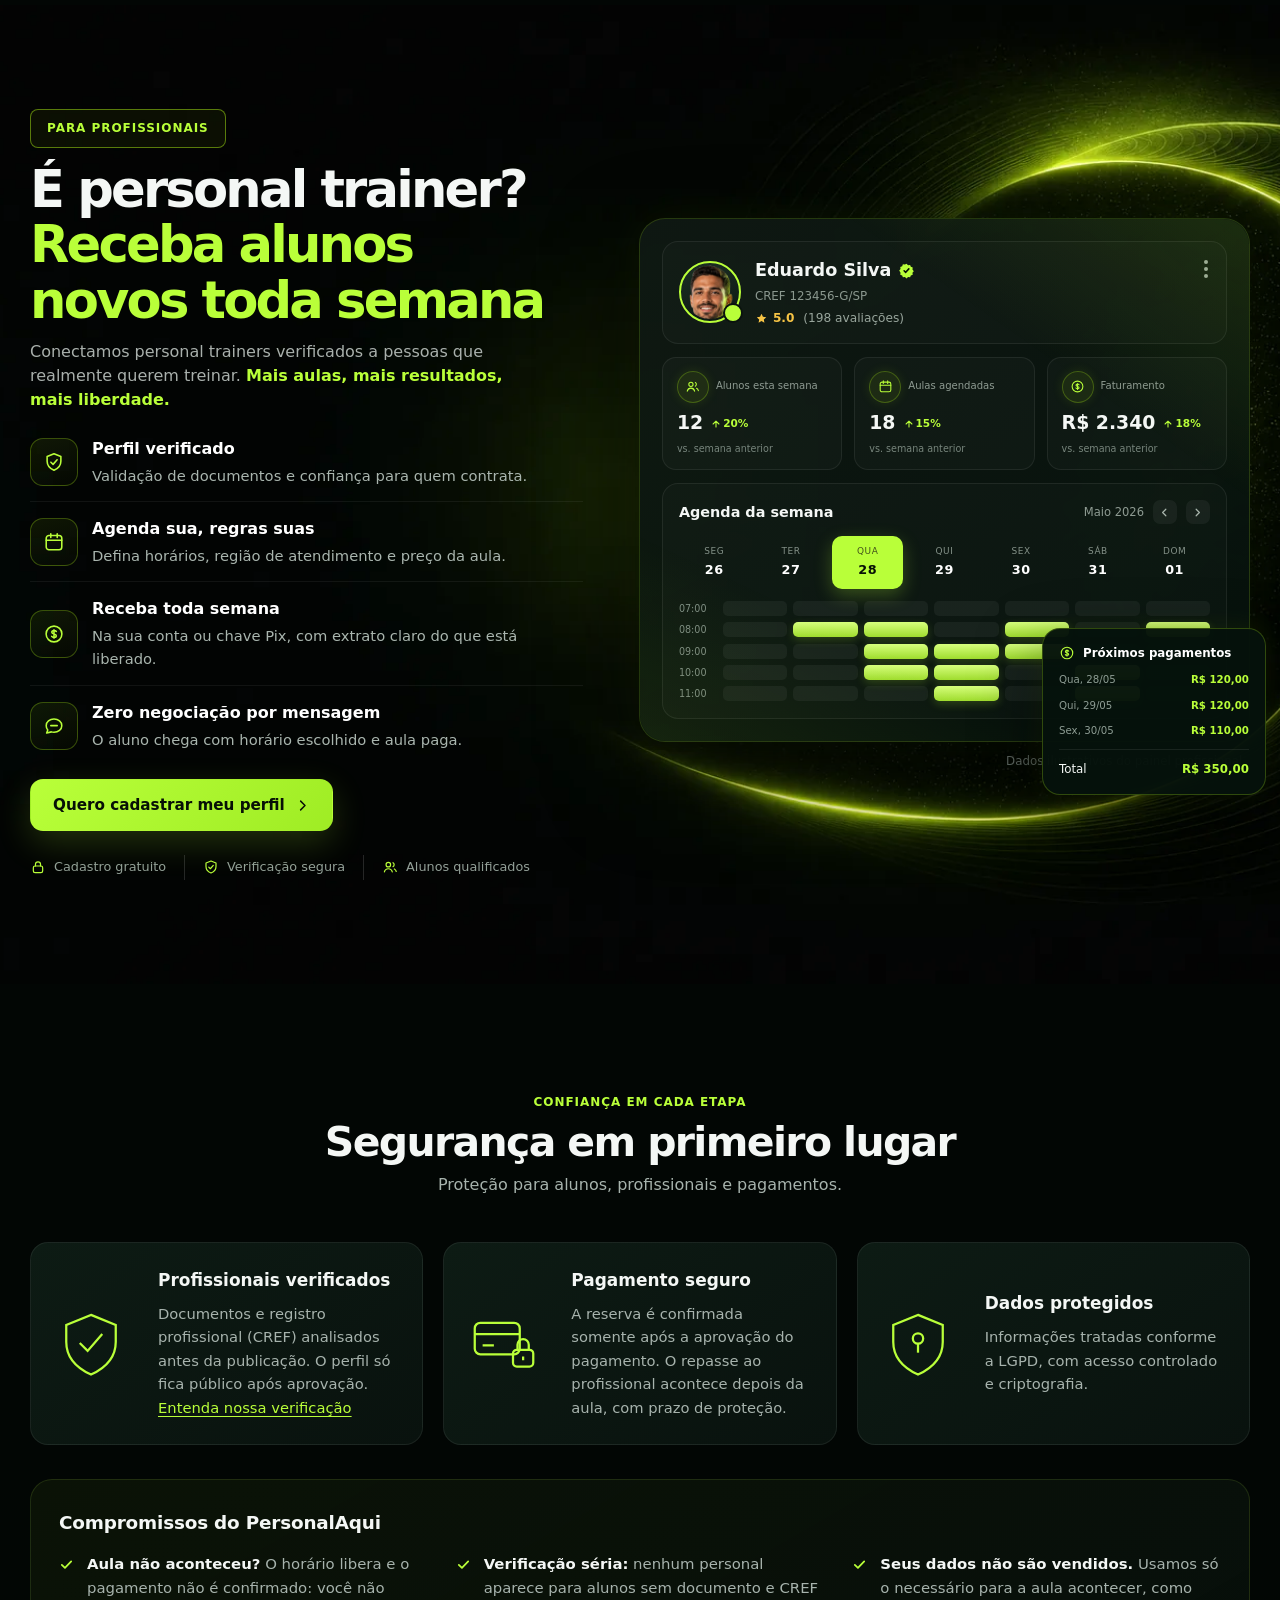
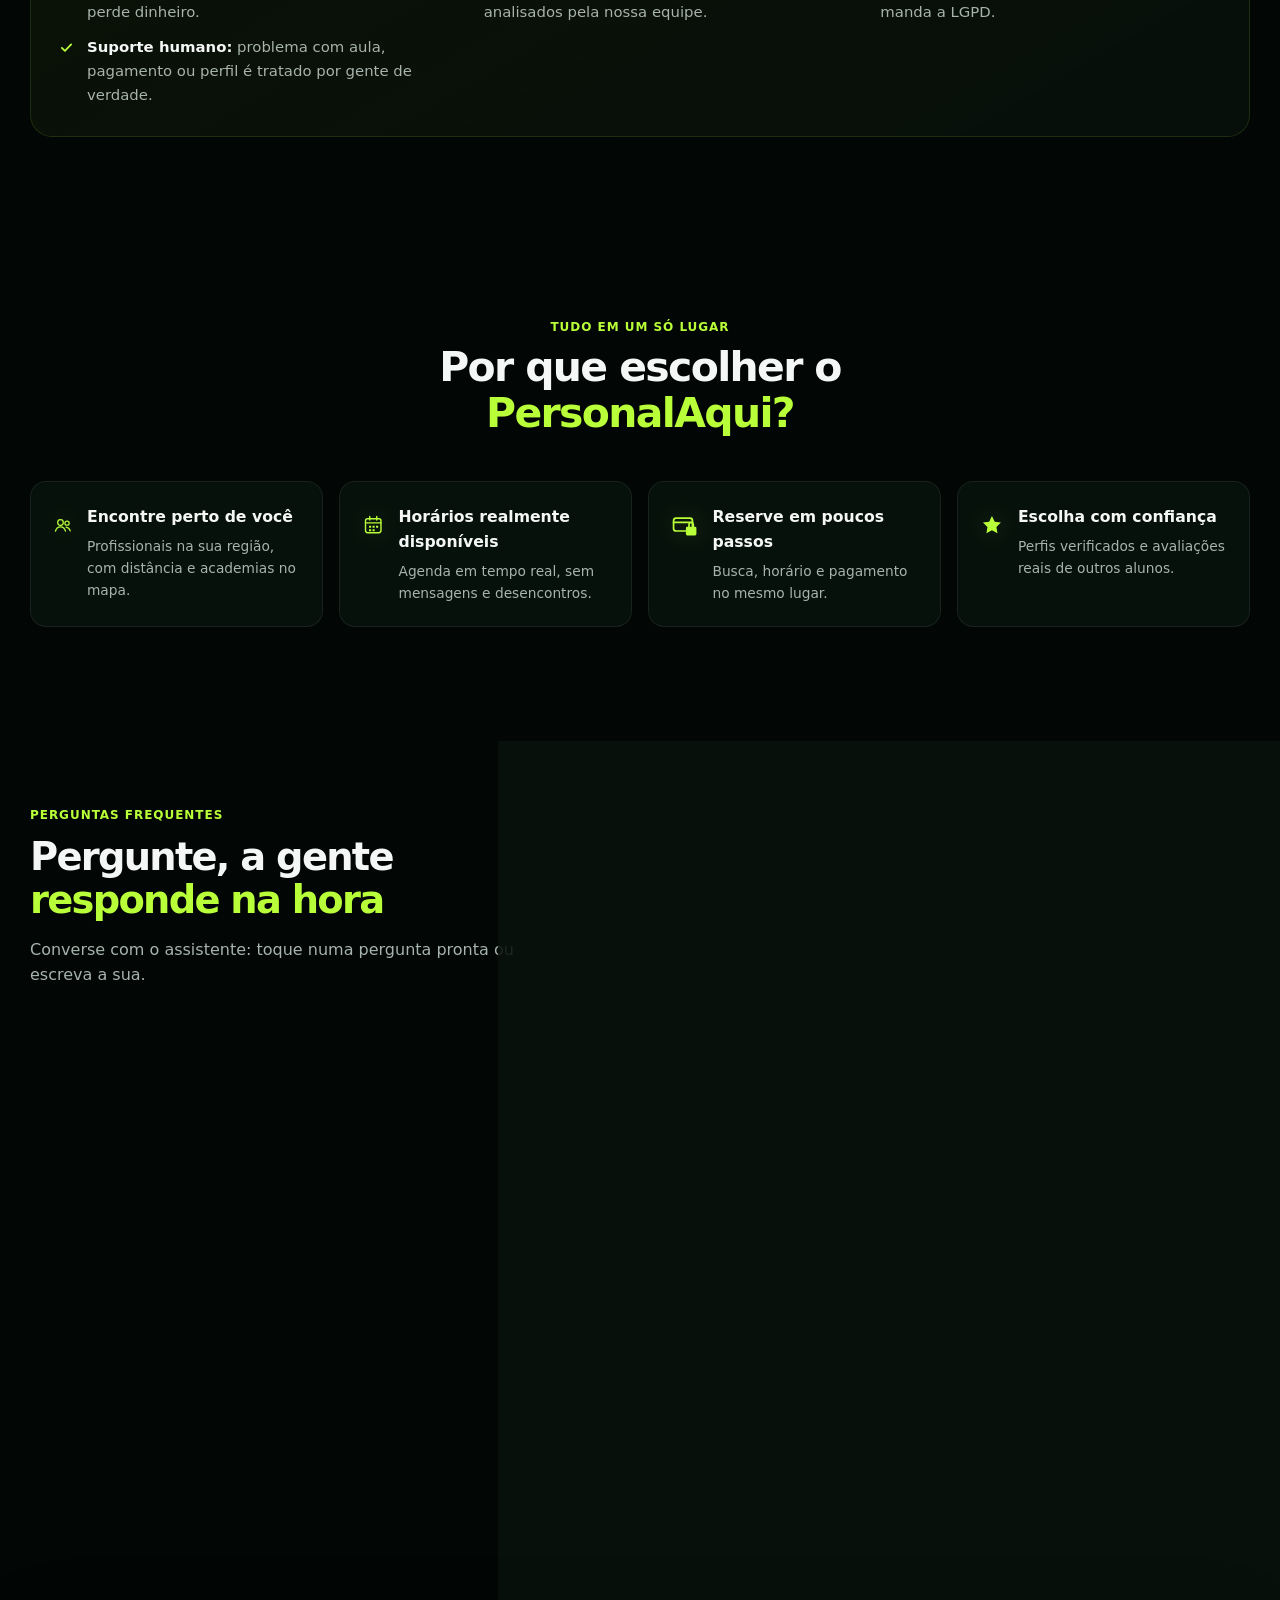
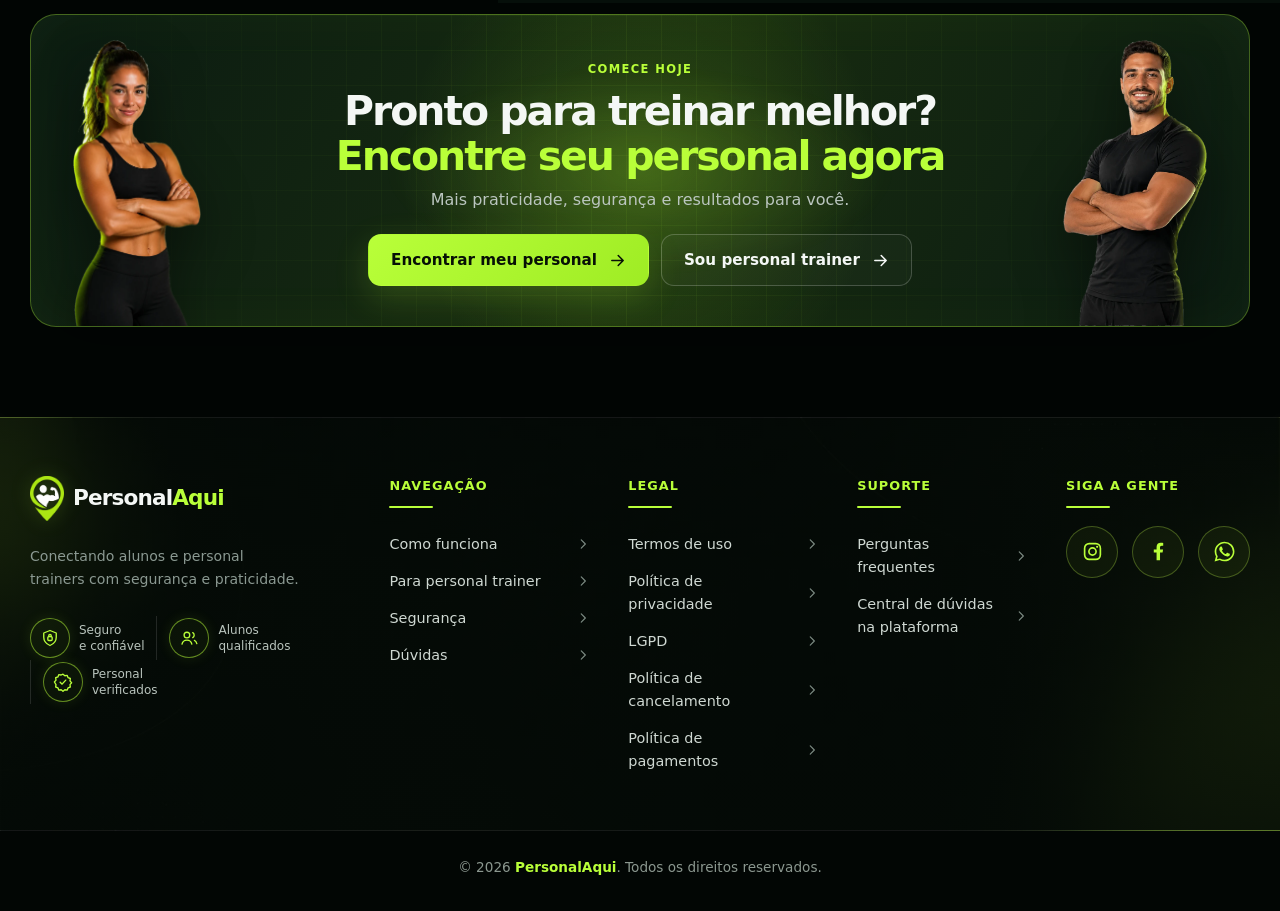
==== commit b58e9e9e: "deploy: landing sincronizada do repositório principal" ====
--- a/index.html
+++ b/index.html
@@ -86,7 +86,14 @@
   </header>
 
   <main>
-    <section class="hero section-shell" aria-labelledby="hero-title">
+    <section class="hero section-shell hero-com-video" aria-labelledby="hero-title">
+      <div class="hero-fundo-video" aria-hidden="true">
+        <video id="hero-video" muted loop playsinline autoplay preload="metadata" poster="imagens/hero-motion-capa.webp">
+          <source src="imagens/hero-motion.webm" type="video/webm" />
+          <source src="imagens/hero-motion.mp4" type="video/mp4" />
+        </video>
+        <div class="hero-veu-video"></div>
+      </div>
 
       <div class="container hero-grid">
         <div class="hero-copy reveal">
@@ -128,56 +135,6 @@
           </div>
         </div>
 
-        <div class="hero-visual reveal" data-delay="120">
-          <div class="phone-wrap" id="phone-tilt">
-            <svg class="anel anel-tras" viewBox="0 0 420 150" aria-hidden="true">
-              <defs>
-                <linearGradient id="anel-grad" x1="0" y1="0" x2="1" y2="0">
-                  <stop offset="0" stop-color="#b9ff39" stop-opacity="0"/>
-                  <stop offset=".5" stop-color="#b9ff39" stop-opacity="1"/>
-                  <stop offset="1" stop-color="#b9ff39" stop-opacity="0"/>
-                </linearGradient>
-              </defs>
-              <path d="M12 82 C 60 18, 360 18, 408 82" fill="none" stroke="url(#anel-grad)" stroke-width="3.4" stroke-linecap="round"/>
-            </svg>
-            <svg class="anel anel-frente" viewBox="0 0 420 150" aria-hidden="true">
-              <path d="M12 82 C 60 146, 360 146, 408 82" fill="none" stroke="url(#anel-grad)" stroke-width="4" stroke-linecap="round"/>
-            </svg>
-            <img class="celular-app" src="imagens/celular-app.webp" alt="Aplicativo PersonalAqui mostrando personais próximos no mapa" width="745" height="1344" fetchpriority="high" />
-            <div class="mapa-vivo" aria-hidden="true">
-              <span class="pulso-voce"></span>
-              <span class="pulso-pino pino-1"></span>
-              <span class="pulso-pino pino-2"></span>
-              <span class="pulso-pino pino-3"></span>
-              <span class="cursor-mapa"></span>
-            </div>
-          </div>
-          <aside class="booking-panel floating-card">
-            <div class="panel-heading">
-              <span><svg class="icone-chevron" viewBox="0 0 24 24" aria-hidden="true"><path d="M15 5l-7 7 7 7"/></svg></span>
-              <strong>Escolha o horário</strong>
-              <span><svg class="icone-chevron" viewBox="0 0 24 24" aria-hidden="true"><path d="M9 5l7 7-7 7"/></svg></span>
-            </div>
-            <div class="week-row">
-              <button><span>Seg</span><strong>26</strong></button>
-              <button><span>Ter</span><strong>27</strong></button>
-              <button class="selected"><span>Qua</span><strong>28</strong></button>
-              <button><span>Qui</span><strong>29</strong></button>
-              <button><span>Sex</span><strong>30</strong></button>
-              <button><span>Sáb</span><strong>31</strong></button>
-            </div>
-            <span class="panel-label">Horários disponíveis</span>
-            <div class="time-grid">
-              <button>06:00</button><button>07:00</button>
-              <button>08:00</button><button class="selected">09:00</button>
-              <button>10:00</button><button>11:00</button>
-            </div>
-            <div class="payment-box">
-              <div><small>Pagamento seguro</small><strong>R$ 120,00</strong><span class="via-pix"><img class="icone-pix" src="imagens/pix.png" alt="" width="230" height="219" loading="lazy" /> Pix ou cartão, na plataforma</span></div>
-              <button class="btn btn-primary btn-block">Confirmar e pagar <svg class="icone-seta" viewBox="0 0 24 24" aria-hidden="true"><path d="M4 12h15M13 5l7 7-7 7"/></svg></button>
-            </div>
-          </aside>
-        </div>
       </div>
     </section>
 
--- a/styles.css
+++ b/styles.css
@@ -698,3 +698,21 @@
 .chat-ativo .faq-list { display: none; }
 @media (max-width: 900px) { .chat-janela { height: 330px; } }
 @media (prefers-reduced-motion: reduce) { .balao-digitando i { animation: none; } .chat-janela { scroll-behavior: auto; } }
+
+/* ====== hero com video motion cobrindo a secao inteira ====== */
+.hero-com-video { position: relative; overflow: hidden; min-height: 640px; display: flex; align-items: center; }
+.hero-fundo-video { position: absolute; inset: 0; z-index: 0; background: #06100c; }
+.hero-fundo-video video { width: 100%; height: 100%; object-fit: cover; object-position: center 30%; }
+/* veu de legibilidade: mais escuro sobre o texto (esquerda) e na base */
+.hero-veu-video { position: absolute; inset: 0;
+  background:
+    linear-gradient(90deg, rgba(5,11,8,.94) 0%, rgba(5,11,8,.82) 38%, rgba(5,11,8,.45) 68%, rgba(5,11,8,.55) 100%),
+    linear-gradient(0deg, rgba(5,11,8,.92) 0%, transparent 32%);
+}
+.hero-com-video .hero-grid { position: relative; z-index: 1; grid-template-columns: minmax(0, 1fr); }
+.hero-com-video .hero-copy { max-width: 660px; }
+@media (max-width: 760px) {
+  .hero-com-video { min-height: 78vh; }
+  .hero-veu-video { background:
+    linear-gradient(0deg, rgba(5,11,8,.94) 0%, rgba(5,11,8,.72) 55%, rgba(5,11,8,.5) 100%); }
+}
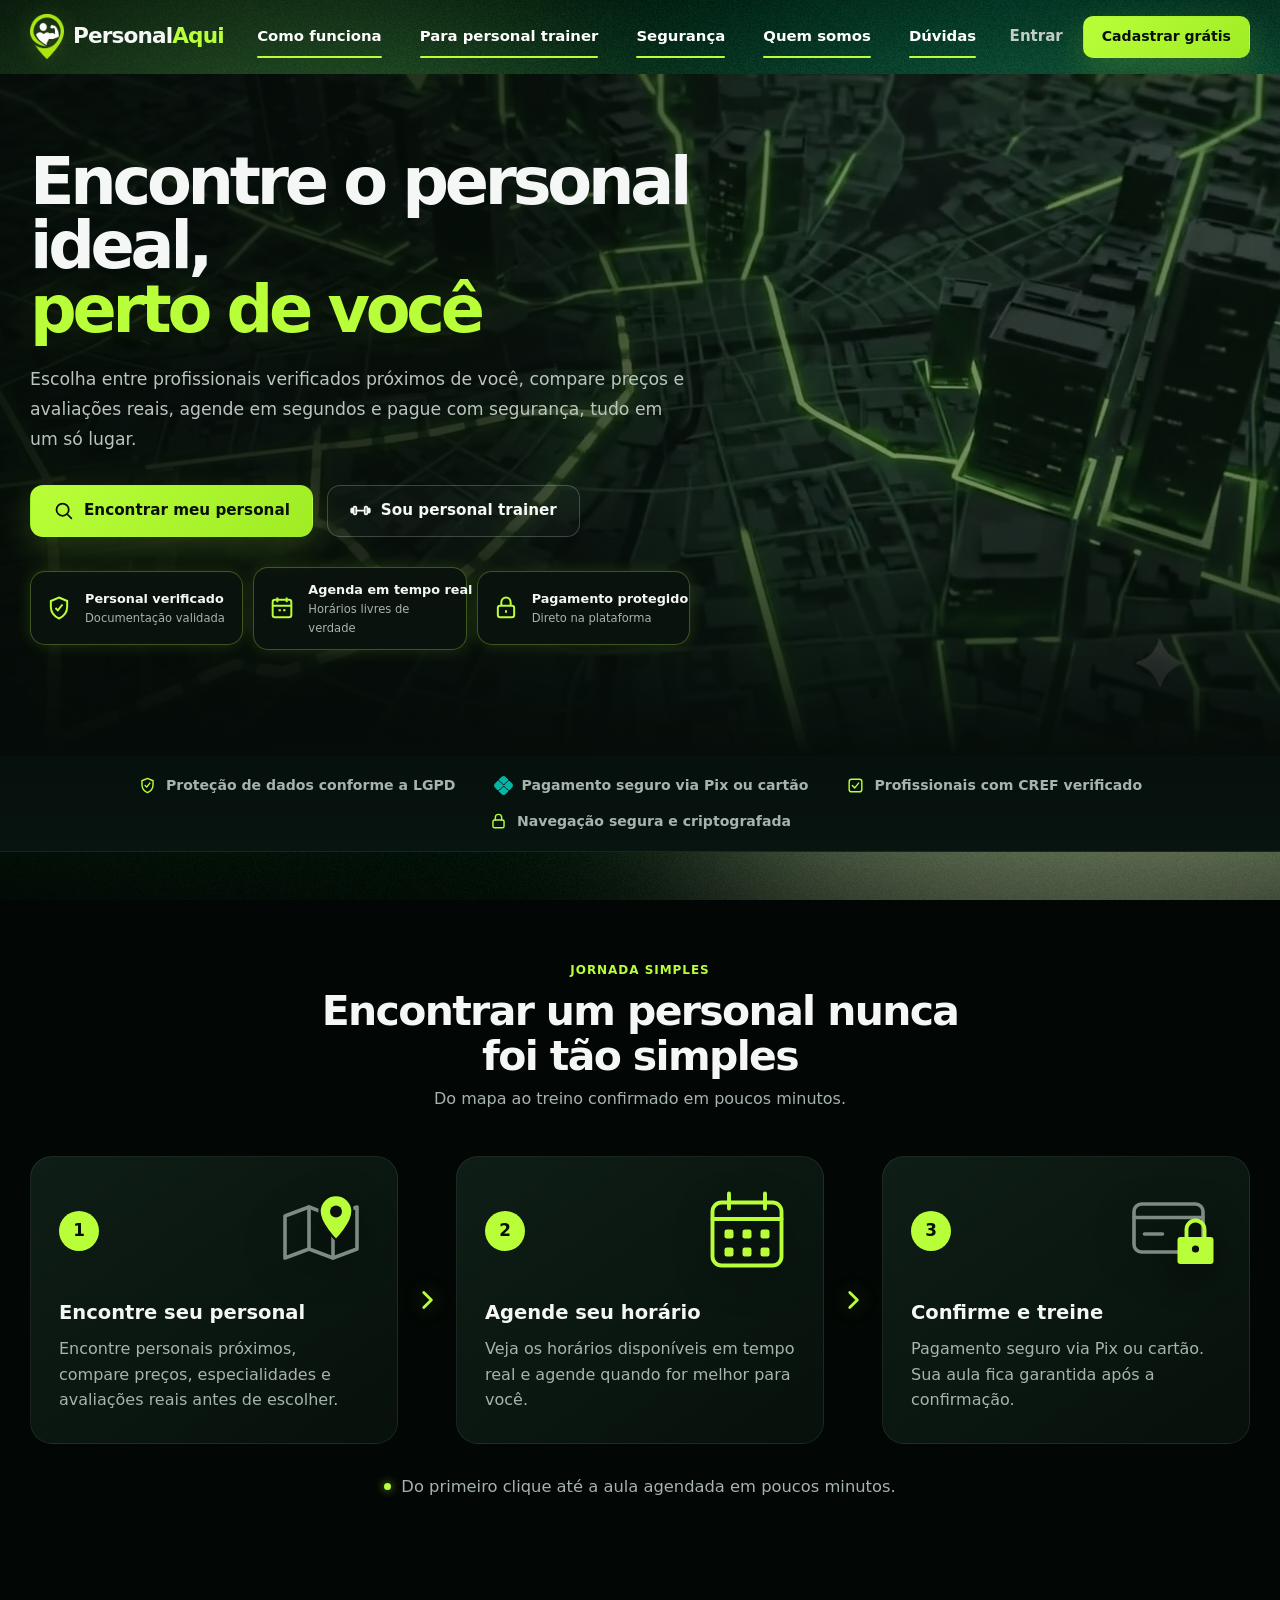
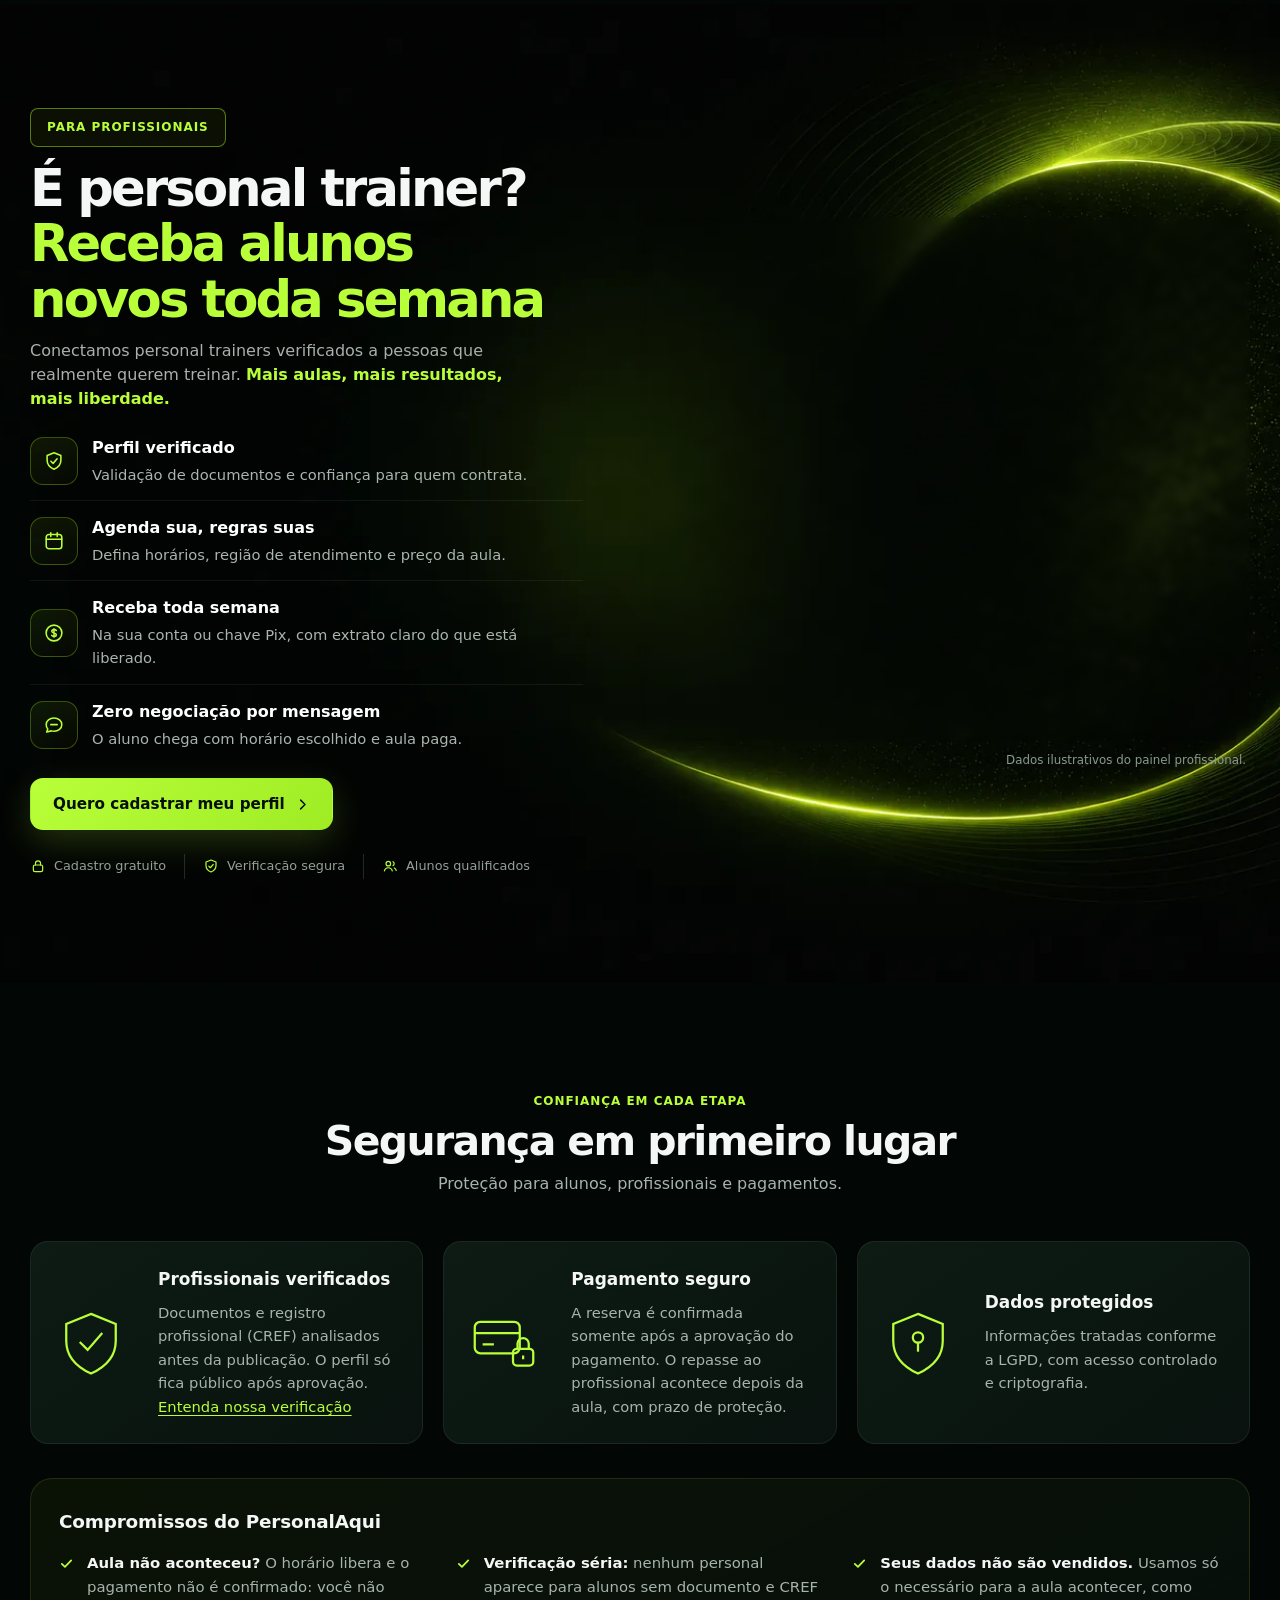
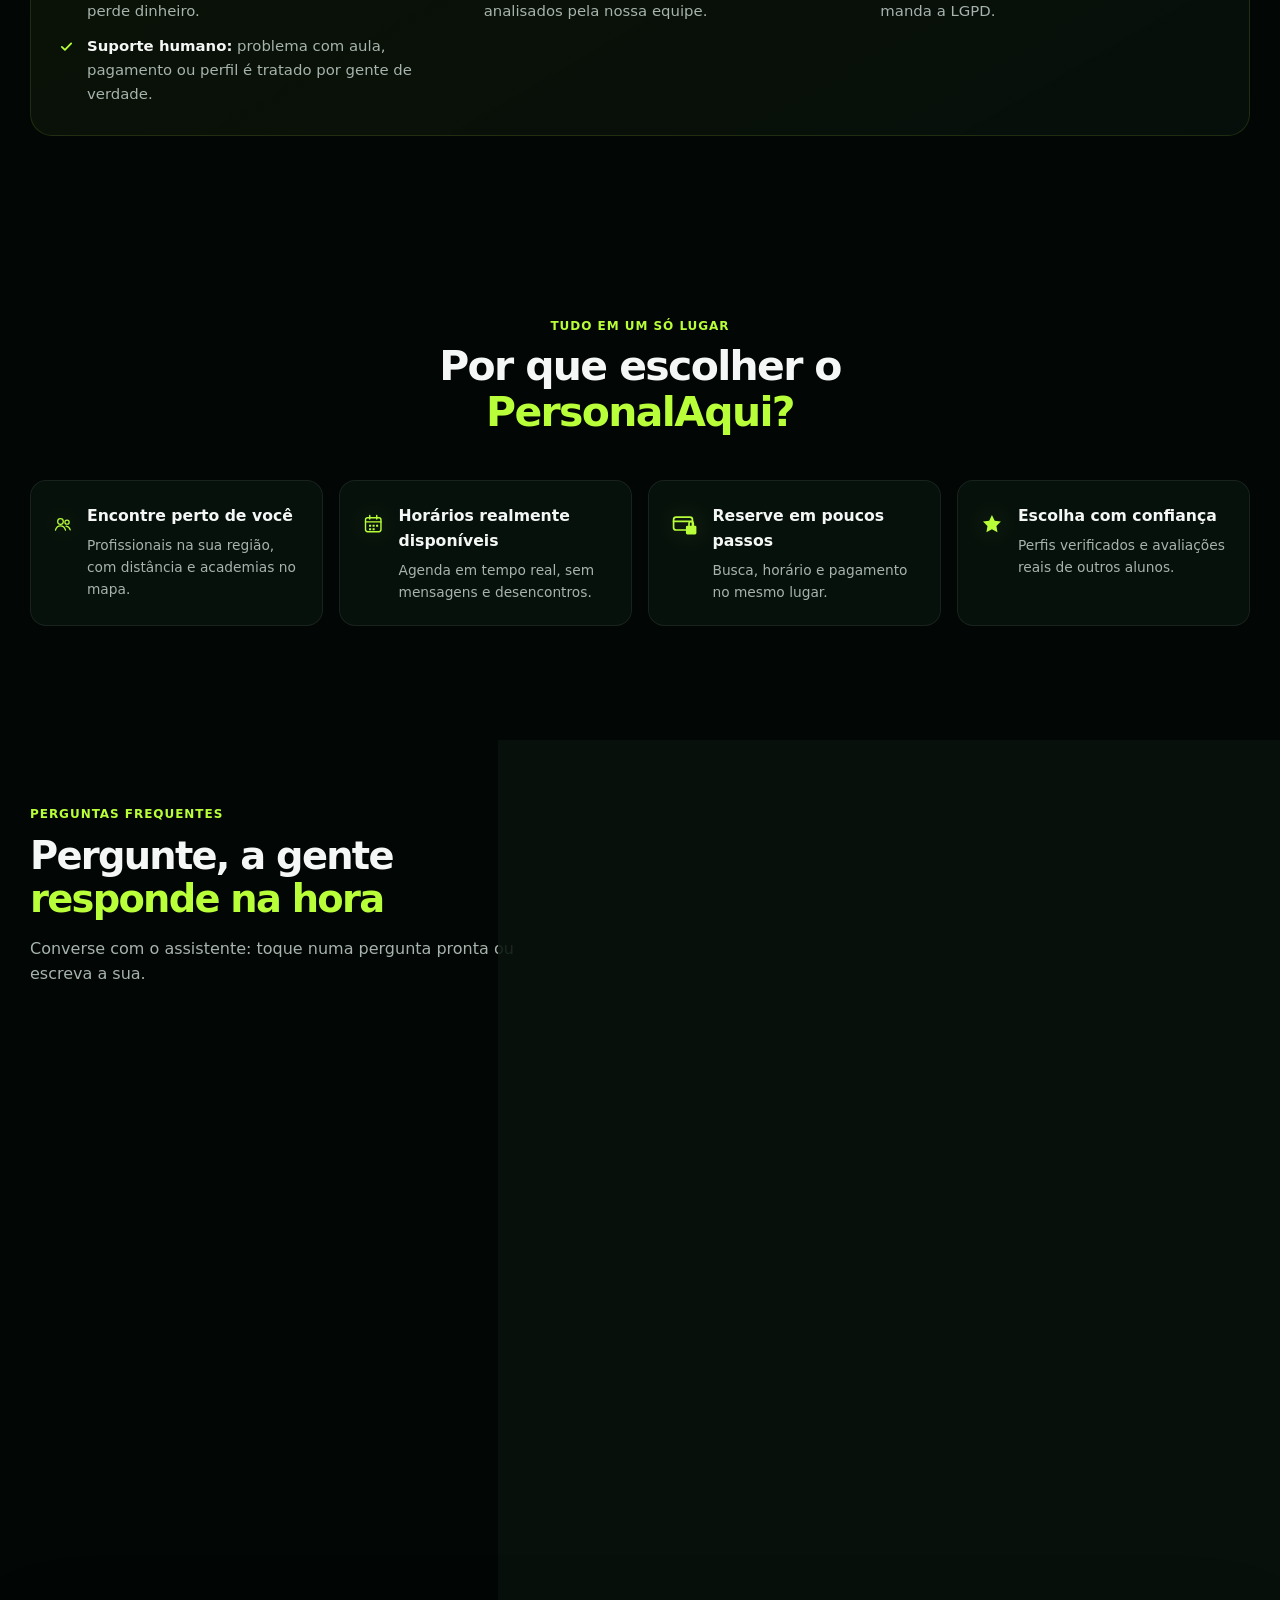
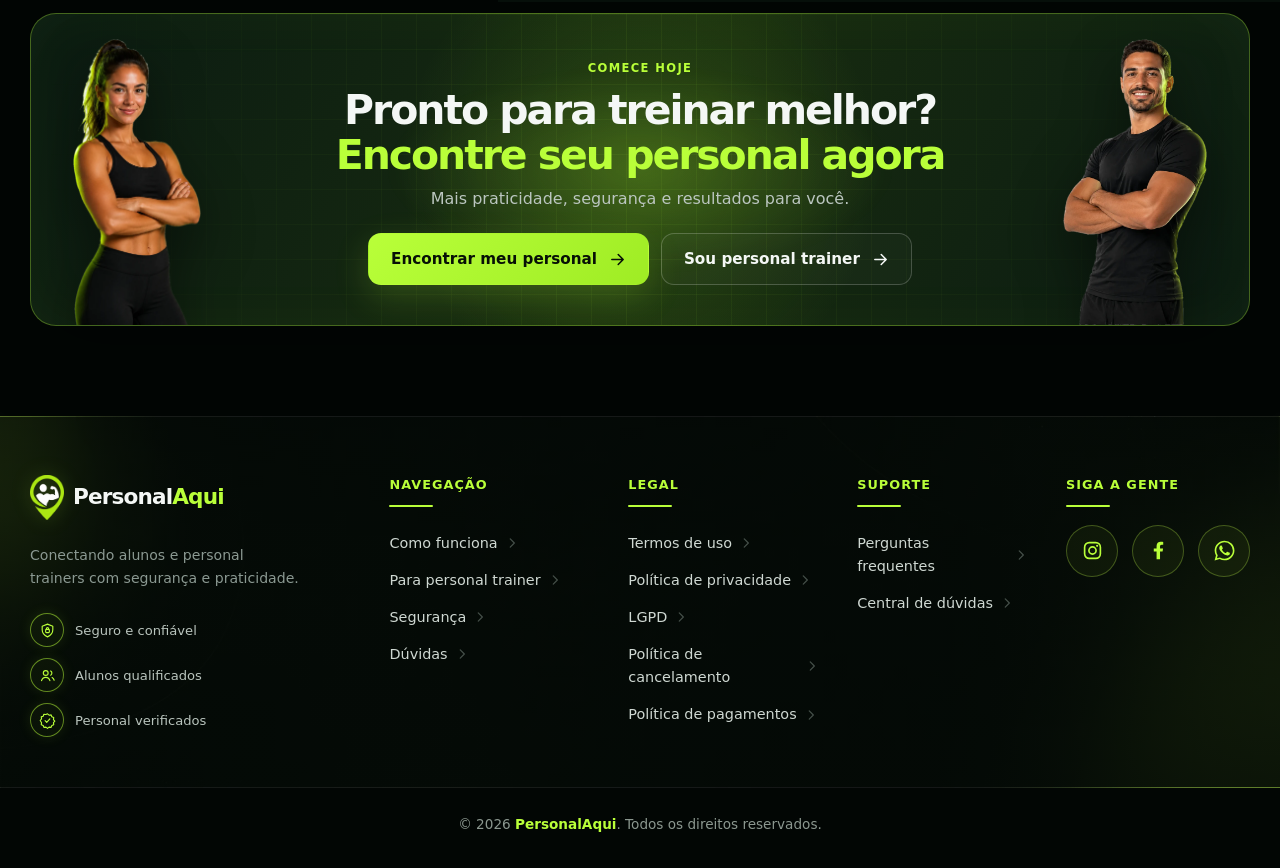
==== commit b12a9d9b: "deploy: landing sincronizada do repositório principal" ====
--- a/index.html
+++ b/index.html
@@ -503,9 +503,9 @@
         <a class="brand footer-brand" href="#topo"><img class="brand-logo" src="imagens/logo.png" alt="" width="656" height="862" /><span class="brand-nome">Personal<strong>Aqui</strong></span></a>
         <p>Conectando alunos e personal trainers com segurança e praticidade.</p>
         <ul class="footer-selos" aria-label="Diferenciais da plataforma">
-          <li><span class="selo-icone"><svg viewBox="0 0 24 24" aria-hidden="true"><path d="M12 3l7.5 3v5.1c0 4.8-3.1 8-7.5 9.9-4.4-1.9-7.5-5.1-7.5-9.9V6l7.5-3z"/><rect x="9.4" y="10.4" width="5.2" height="4.6" rx="1.1"/><path d="M10.5 10.4V9.3a1.5 1.5 0 013 0v1.1"/></svg></span><span>Seguro<br>e confiável</span></li>
-          <li><span class="selo-icone"><svg viewBox="0 0 24 24" aria-hidden="true"><circle cx="9.5" cy="8.5" r="3.4"/><path d="M3.6 19.4c.7-3 3-4.8 5.9-4.8s5.2 1.8 5.9 4.8M16.5 5.6a3.4 3.4 0 010 5.9M18.5 14.9c1.4.7 2.4 2 2.9 3.8"/></svg></span><span>Alunos<br>qualificados</span></li>
-          <li><span class="selo-icone"><svg viewBox="0 0 24 24" aria-hidden="true"><path d="M12 2.6l2.2 1.9 2.9-.4 1 2.7 2.7 1-.4 2.9 1.9 2.2-1.9 2.2.4 2.9-2.7 1-1 2.7-2.9-.4-2.2 1.9-2.2-1.9-2.9.4-1-2.7-2.7-1 .4-2.9L1.7 12l1.9-2.2-.4-2.9 2.7-1 1-2.7 2.9.4L12 2.6z"/><path d="M8.6 12.3l2.3 2.3 4.4-4.9"/></svg></span><span>Personal<br>verificados</span></li>
+          <li><span class="selo-icone"><svg viewBox="0 0 24 24" aria-hidden="true"><path d="M12 3l7.5 3v5.1c0 4.8-3.1 8-7.5 9.9-4.4-1.9-7.5-5.1-7.5-9.9V6l7.5-3z"/><rect x="9.4" y="10.4" width="5.2" height="4.6" rx="1.1"/><path d="M10.5 10.4V9.3a1.5 1.5 0 013 0v1.1"/></svg></span><span>Seguro e confiável</span></li>
+          <li><span class="selo-icone"><svg viewBox="0 0 24 24" aria-hidden="true"><circle cx="9.5" cy="8.5" r="3.4"/><path d="M3.6 19.4c.7-3 3-4.8 5.9-4.8s5.2 1.8 5.9 4.8M16.5 5.6a3.4 3.4 0 010 5.9M18.5 14.9c1.4.7 2.4 2 2.9 3.8"/></svg></span><span>Alunos qualificados</span></li>
+          <li><span class="selo-icone"><svg viewBox="0 0 24 24" aria-hidden="true"><path d="M12 2.6l2.2 1.9 2.9-.4 1 2.7 2.7 1-.4 2.9 1.9 2.2-1.9 2.2.4 2.9-2.7 1-1 2.7-2.9-.4-2.2 1.9-2.2-1.9-2.9.4-1-2.7-2.7-1 .4-2.9L1.7 12l1.9-2.2-.4-2.9 2.7-1 1-2.7 2.9.4L12 2.6z"/><path d="M8.6 12.3l2.3 2.3 4.4-4.9"/></svg></span><span>Personal verificados</span></li>
         </ul>
       </div>
       <div class="footer-links">
@@ -526,7 +526,7 @@
       <div class="footer-links">
         <h3>Suporte</h3>
         <a href="#duvidas">Perguntas frequentes <svg class="link-seta" viewBox="0 0 24 24" aria-hidden="true"><path d="M9 5l7 7-7 7"/></svg></a>
-        <a href="/login">Central de dúvidas na plataforma <svg class="link-seta" viewBox="0 0 24 24" aria-hidden="true"><path d="M9 5l7 7-7 7"/></svg></a>
+        <a href="/login">Central de dúvidas <svg class="link-seta" viewBox="0 0 24 24" aria-hidden="true"><path d="M9 5l7 7-7 7"/></svg></a>
       </div>
       <div>
         <h3>Siga a gente</h3>
--- a/styles.css
+++ b/styles.css
@@ -309,13 +309,15 @@
 
 .site-footer { background: transparent; }
 .footer-painel { position: relative; background: url("imagens/rodape-capa.webp") center/cover no-repeat #040a06; border-block: 1px solid rgba(255,255,255,.07); overflow: hidden; }
-.footer-selos { list-style: none; display: flex; flex-wrap: wrap; align-items: center; margin: 26px 0 0; padding: 0; }
-.footer-selos li { display: flex; align-items: center; gap: 9px; padding: 2px 12px; color: #b9c4bd; font-size: .75rem; line-height: 1.35; }
-.footer-selos li:first-child { padding-left: 0; }
-.footer-selos li + li { border-left: 1px solid rgba(255,255,255,.12); }
-.selo-icone { display: grid; place-items: center; width: 40px; height: 40px; border: 1.4px solid rgba(185,255,57,.5); border-radius: 50%; color: var(--lime); background: rgba(185,255,57,.04); box-shadow: 0 0 14px rgba(185,255,57,.1); flex: 0 0 auto; }
-.selo-icone svg { width: 20px; height: 20px; fill: none; stroke: currentColor; stroke-width: 1.6; stroke-linecap: round; stroke-linejoin: round; }
-.link-seta { width: 14px; height: 14px; fill: none; stroke: #7d8b83; stroke-width: 2; stroke-linecap: round; stroke-linejoin: round; flex: 0 0 auto; }.footer-grid { position: relative; display: grid; grid-template-columns: 1.6fr 1fr .95fr .85fr .7fr; gap: 38px; padding: 58px 0 50px; }.footer-brand { margin-bottom: 10px; }.footer-grid p { max-width: 270px; color: var(--muted-2); font-size: .88rem; }.footer-grid h3 { margin: 0 0 18px; font-size: .8rem; color: var(--lime); text-transform: uppercase; letter-spacing: .08em; position: relative; padding-bottom: 11px; }.footer-grid h3::after { content: ""; position: absolute; left: 0; bottom: 0; width: 44px; height: 2px; border-radius: 2px; background: var(--lime); }.footer-grid > div:not(:first-child) { display: flex; flex-direction: column; align-items: flex-start; }.footer-links a { display: flex; align-items: center; justify-content: space-between; gap: 18px; width: 100%; max-width: 235px; color: #cfd8d2; margin: 7px 0; font-size: .9rem; }.footer-grid a:hover { color: var(--lime); }.social-links { display: flex; gap: 10px; }.social-links { gap: 14px; } .social-links a { width: 52px; height: 52px; display: grid; place-items: center; border: 1.4px solid var(--line-strong); border-radius: 50%; color: var(--lime)!important; background: rgba(185,255,57,.05); transition: border-color .2s, background .2s, transform .2s; }.social-links a:hover { border-color: var(--lime); background: var(--lime-soft); transform: translateY(-2px); }.social-links svg { width: 21px; height: 21px; fill: var(--lime); }.social-links .social-traco { fill: none; stroke: var(--lime); stroke-width: 1.9; stroke-linecap: round; stroke-linejoin: round; }.social-links .social-ponto { fill: var(--lime); stroke: none; }.social-links .social-fb { width: 11px; height: 19px; }.footer-bottom { padding: 26px 20px 32px; text-align: center; color: #8b978f; font-size: .85rem; }.footer-bottom strong { color: var(--lime); font-weight: 680; }
+/* selos em coluna, uma linha por selo (a versao em fileira quebrava torta) */
+.footer-selos { list-style: none; display: flex; flex-direction: column; align-items: flex-start; gap: 11px; margin: 24px 0 0; padding: 0; }
+.footer-selos li { display: flex; align-items: center; gap: 11px; color: #b9c4bd; font-size: .82rem; line-height: 1.3; white-space: nowrap; }
+.selo-icone { display: grid; place-items: center; width: 34px; height: 34px; border: 1.4px solid rgba(185,255,57,.5); border-radius: 50%; color: var(--lime); background: rgba(185,255,57,.04); box-shadow: 0 0 14px rgba(185,255,57,.1); flex: 0 0 auto; }
+.selo-icone svg { width: 17px; height: 17px; fill: none; stroke: currentColor; stroke-width: 1.6; stroke-linecap: round; stroke-linejoin: round; }
+.link-seta { width: 14px; height: 14px; fill: none; stroke: #7d8b83; stroke-width: 2; stroke-linecap: round; stroke-linejoin: round; flex: 0 0 auto; }.footer-grid { position: relative; display: grid; grid-template-columns: 1.6fr 1fr .95fr .85fr .7fr; gap: 38px; padding: 58px 0 50px; }.footer-brand { margin-bottom: 10px; }.footer-grid p { max-width: 270px; color: var(--muted-2); font-size: .88rem; }.footer-grid h3 { margin: 0 0 18px; font-size: .8rem; color: var(--lime); text-transform: uppercase; letter-spacing: .08em; position: relative; padding-bottom: 11px; }.footer-grid h3::after { content: ""; position: absolute; left: 0; bottom: 0; width: 44px; height: 2px; border-radius: 2px; background: var(--lime); }.footer-grid > div:not(:first-child) { display: flex; flex-direction: column; align-items: flex-start; }.footer-links a { display: inline-flex; align-items: center; gap: 7px; color: #cfd8d2; margin: 7px 0; font-size: .9rem; }
+.footer-links a .link-seta { opacity: .55; transition: opacity .2s, transform .2s; }
+.footer-links a:hover .link-seta { opacity: 1; stroke: var(--lime); transform: translateX(3px); }
+.footer-grid a:hover { color: var(--lime); }.social-links { display: flex; gap: 10px; }.social-links { gap: 14px; } .social-links a { width: 52px; height: 52px; display: grid; place-items: center; border: 1.4px solid var(--line-strong); border-radius: 50%; color: var(--lime)!important; background: rgba(185,255,57,.05); transition: border-color .2s, background .2s, transform .2s; }.social-links a:hover { border-color: var(--lime); background: var(--lime-soft); transform: translateY(-2px); }.social-links svg { width: 21px; height: 21px; fill: var(--lime); }.social-links .social-traco { fill: none; stroke: var(--lime); stroke-width: 1.9; stroke-linecap: round; stroke-linejoin: round; }.social-links .social-ponto { fill: var(--lime); stroke: none; }.social-links .social-fb { width: 11px; height: 19px; }.footer-bottom { padding: 26px 20px 32px; text-align: center; color: #8b978f; font-size: .85rem; }.footer-bottom strong { color: var(--lime); font-weight: 680; }
 
 .reveal { opacity: 0; transform: translateY(26px); transition: opacity .75s cubic-bezier(.2,.7,.2,1), transform .75s cubic-bezier(.2,.7,.2,1); transition-delay: var(--delay, 0ms); }
 .reveal.is-visible { opacity: 1; transform: translateY(0); }
@@ -435,7 +437,8 @@
 .btn-svg { width: 21px; height: 21px; fill: none; stroke: currentColor; stroke-width: 2; stroke-linecap: round; stroke-linejoin: round; }
 
 /* faixa de confiança institucional */
-.faixa-confianca { border-block: 1px solid var(--line-neutra, rgba(255,255,255,.08)); background: rgba(10, 21, 16, .5); }
+/* continua o tom do hero (sem linha dura entre o video e a faixa) */
+.faixa-confianca { border: 0; border-bottom: 1px solid rgba(185,255,57,.1); background: linear-gradient(180deg, #06100c, #081410); }
 .faixa-confianca-itens { display: flex; flex-wrap: wrap; justify-content: center; gap: 14px 38px; padding: 18px 24px; }
 .faixa-confianca-itens span { display: inline-flex; align-items: center; gap: 9px; color: var(--muted); font-size: .88rem; font-weight: 600; }
 .faixa-confianca-itens svg { width: 19px; height: 19px; fill: none; stroke: var(--lime); stroke-width: 1.8; stroke-linecap: round; stroke-linejoin: round; }
@@ -707,7 +710,7 @@
 .hero-veu-video { position: absolute; inset: 0;
   background:
     linear-gradient(90deg, rgba(5,11,8,.94) 0%, rgba(5,11,8,.82) 38%, rgba(5,11,8,.45) 68%, rgba(5,11,8,.55) 100%),
-    linear-gradient(0deg, rgba(5,11,8,.92) 0%, transparent 32%);
+    linear-gradient(0deg, #06100c 0%, rgba(6,16,12,.62) 14%, transparent 38%);
 }
 .hero-com-video .hero-grid { position: relative; z-index: 1; grid-template-columns: minmax(0, 1fr); }
 .hero-com-video .hero-copy { max-width: 660px; }
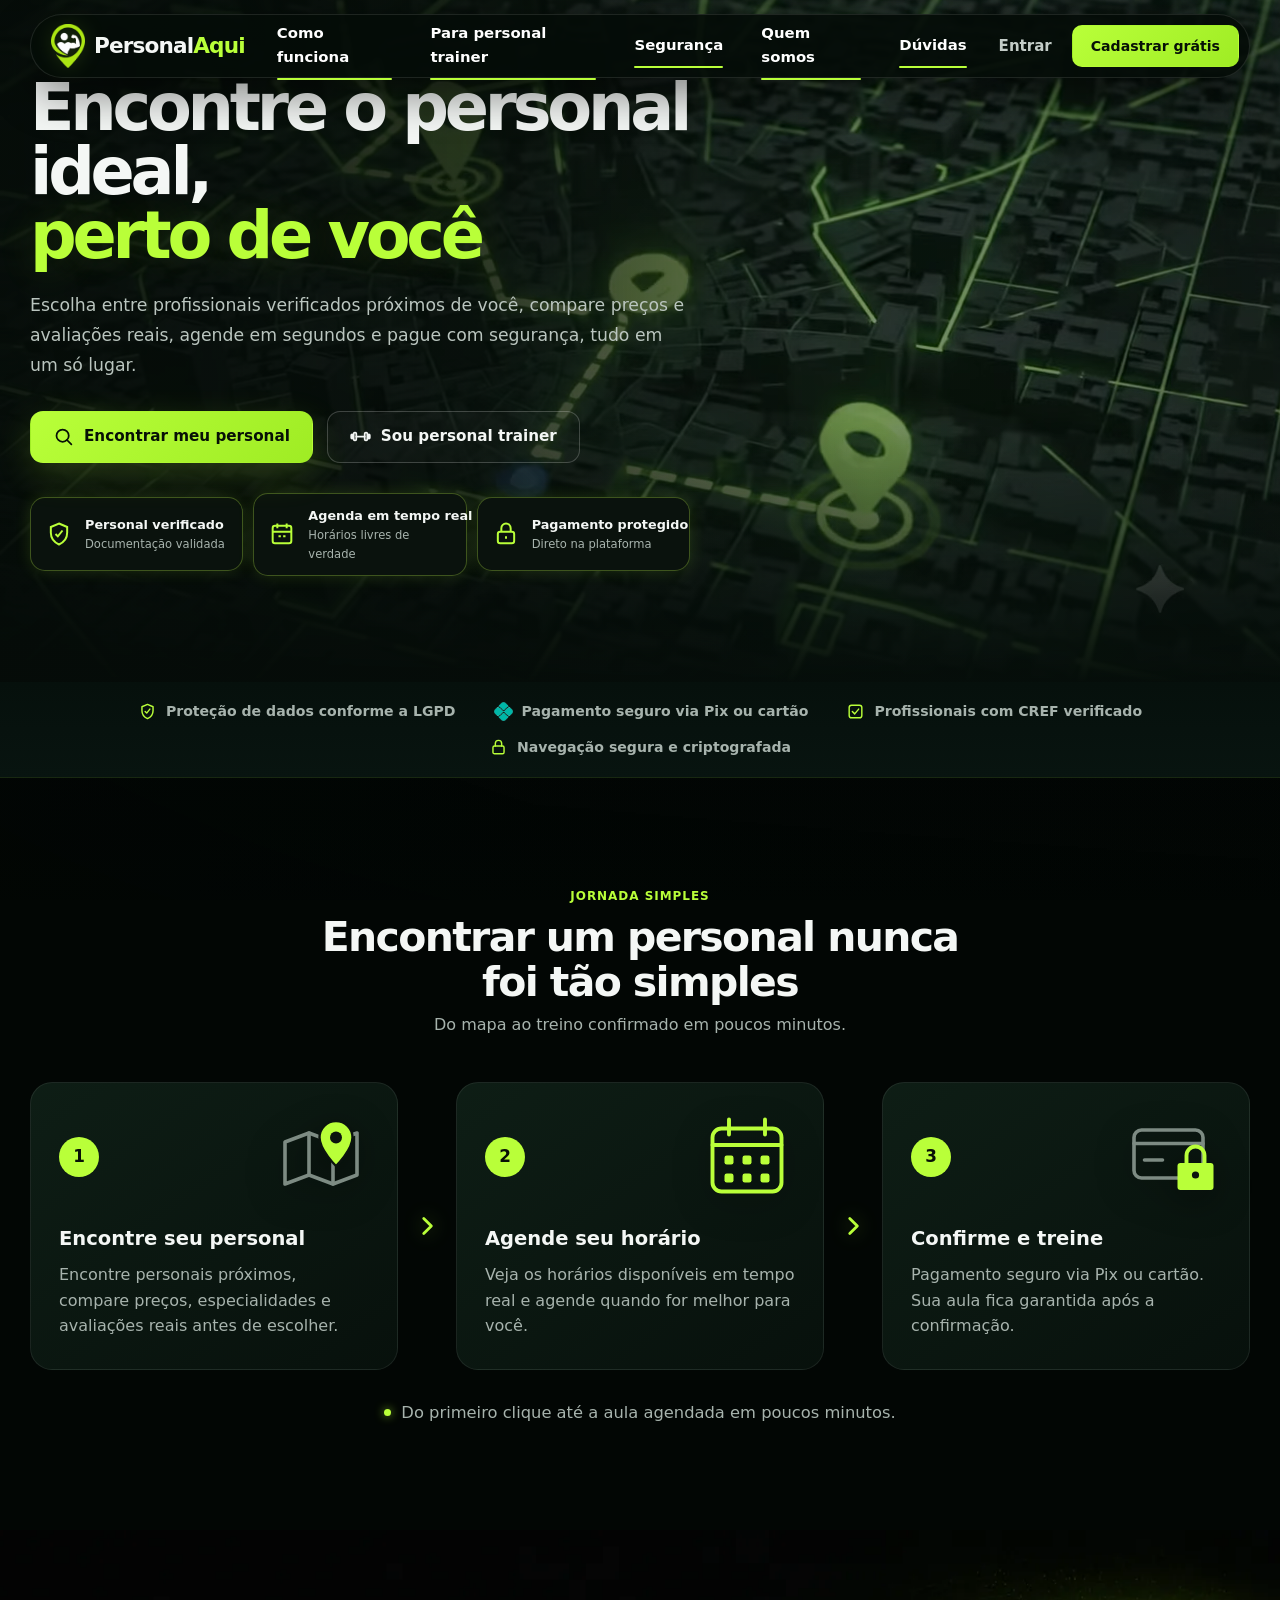
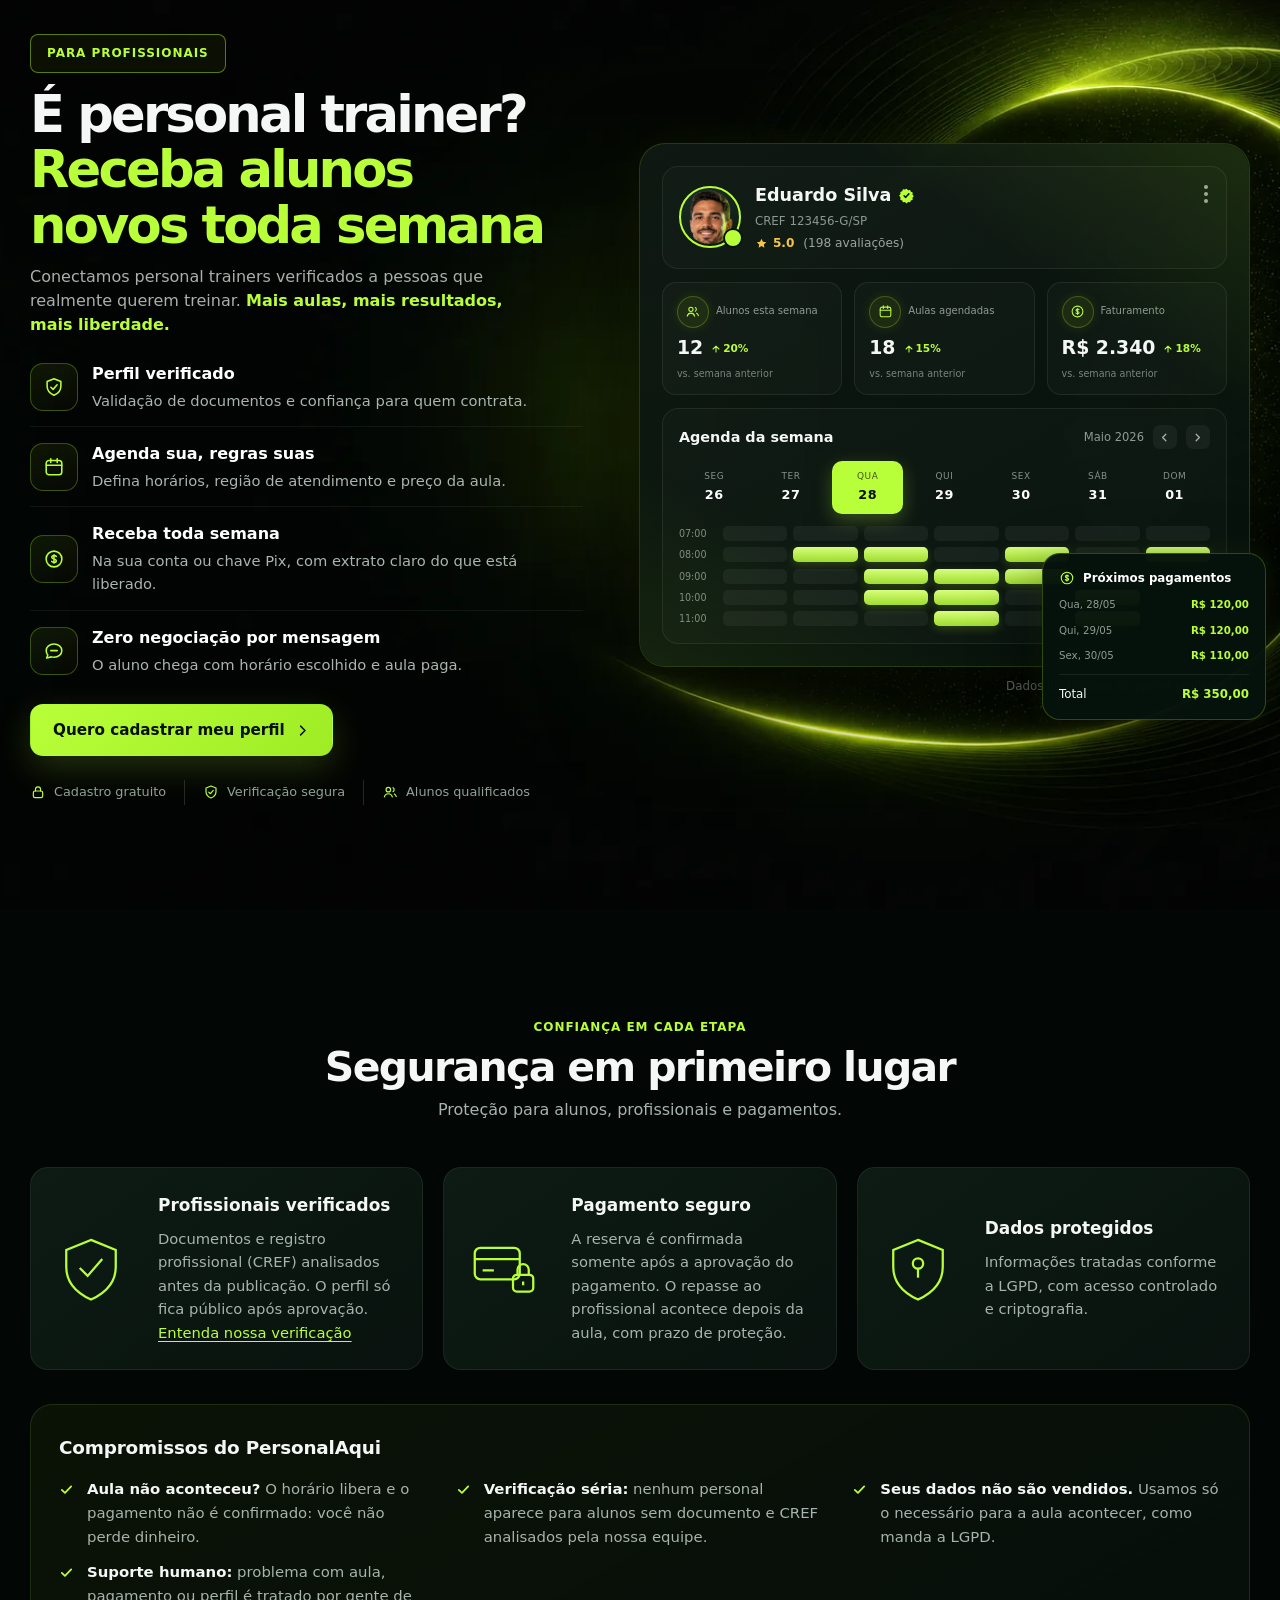
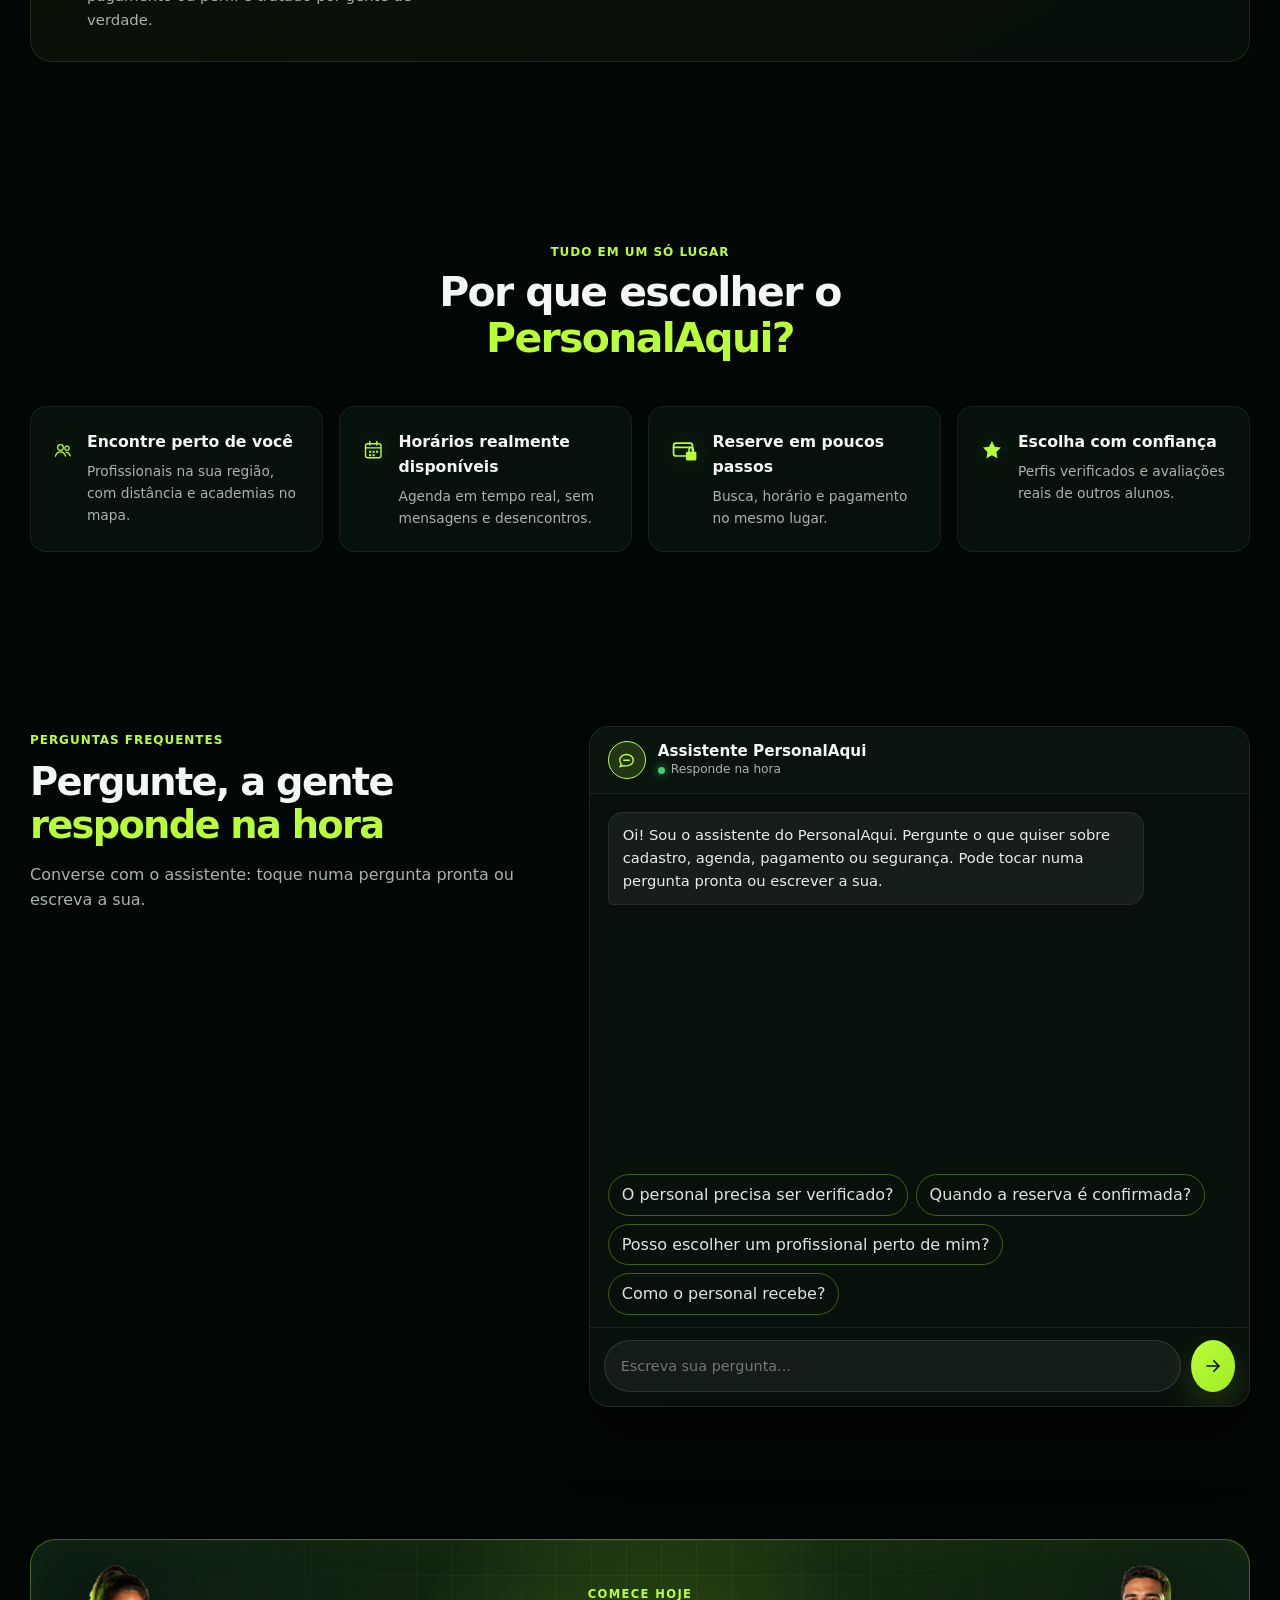
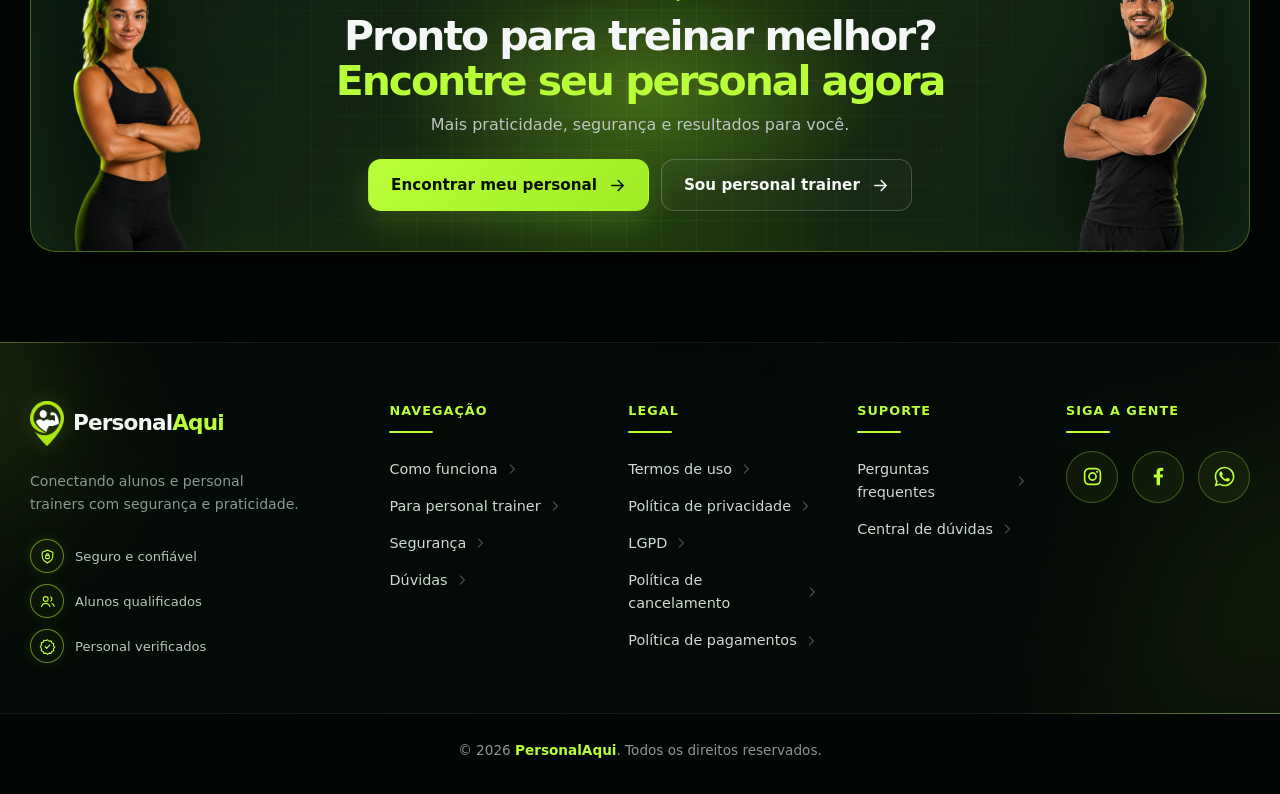
==== commit 164ac034: "deploy: landing sincronizada do repositório principal" ====
--- a/index.html
+++ b/index.html
@@ -46,7 +46,7 @@
   <div class="veu-legibilidade" aria-hidden="true"></div>
   <div class="scroll-progress" aria-hidden="true"><span></span></div>
 
-  <header class="site-header" id="topo">
+  <header class="site-header menu-suspenso" id="topo">
     <div class="container header-inner">
       <a class="brand" href="#topo" aria-label="PersonalAqui - início">
         <img class="brand-logo" src="imagens/logo.png" alt="" width="656" height="862" />
--- a/styles.css
+++ b/styles.css
@@ -37,7 +37,28 @@
   background: transparent;
   transition: background .3s ease, box-shadow .3s ease, border-color .3s ease, backdrop-filter .3s ease;
 }
-.site-header.is-scrolled { background: rgba(4, 10, 7, .85); backdrop-filter: blur(18px); border-color: rgba(255,255,255,.06); box-shadow: 0 10px 40px rgba(0,0,0,.3); }
+/* sem backdrop-filter aqui: desfoque sobre o video do hero pisca no hover (bug do Chromium) */
+.site-header.is-scrolled { background: rgba(4, 10, 7, .96); border-color: rgba(255,255,255,.06); box-shadow: 0 10px 40px rgba(0,0,0,.3); }
+
+/* ====== menu suspenso (so na pagina inicial): pilula flutuante com o video atras ====== */
+.site-header.menu-suspenso { position: fixed; top: 14px; left: 0; right: 0; height: auto; border-bottom: 0; background: transparent; }
+.site-header.menu-suspenso.is-scrolled { background: transparent; box-shadow: none; }
+.menu-suspenso .header-inner {
+  height: 64px; padding: 0 10px 0 20px; border-radius: 999px;
+  background: rgba(5, 12, 8, .92); border: 1px solid rgba(255,255,255,.1);
+  box-shadow: 0 18px 44px rgba(0,0,0,.45);
+}
+.menu-suspenso.is-scrolled .header-inner { background: rgba(4, 10, 7, .97); border-color: rgba(185,255,57,.16); }
+/* o menu do celular abre como cartao solto abaixo da pilula */
+.menu-suspenso .menu-celular { border-radius: 18px; margin: 8px 14px 0; border: 1px solid rgba(255,255,255,.1); }
+/* o hero comeca por baixo da pilula (video roda atras do menu) */
+.hero-com-video { padding-top: calc(var(--header-h) + 46px); }
+/* camada propria de composicao: hover/clique na barra nao repinta junto com o video */
+.site-header { transform: translateZ(0); }
+.cadastro-menu { transform: translateZ(0); }
+/* na barra, botao sem sombra-glow nem elevacao (menos repintura sobre o video) */
+.header-actions .btn { box-shadow: none; }
+.header-actions .btn:hover { transform: none; box-shadow: 0 0 0 1.5px rgba(185,255,57,.55); }
 .header-inner { height: 100%; display: grid; grid-template-columns: auto 1fr auto; align-items: center; gap: 32px; }
 .brand { display: inline-flex; align-items: baseline; font-weight: 780; letter-spacing: -.04em; font-size: 1.35rem; white-space: nowrap; }
 .brand strong { color: var(--lime); }
@@ -337,7 +358,8 @@
 @media (max-width: 960px) {
   :root { --header-h: 68px; }
   .header-inner { grid-template-columns: auto 1fr; }.main-nav { display: none; }.header-actions { justify-self: end; }
-  .menu-celular-botao { display: grid; }
+  /* especificidade maior: a regra base display:none vem depois no arquivo */
+  .header-actions .menu-celular-botao { display: grid; }
   .hero { padding-top: 42px; }.hero-grid { grid-template-columns: 1fr; }.hero-copy { text-align: center; }.hero h1, .hero-description { margin-left: auto; margin-right: auto; }.hero-actions { justify-content: center; }.trust-strip { max-width: 760px; margin: auto; }.hero-visual { max-width: 700px; width: 100%; margin: -10px auto 0; }
   .trainer-section-grid, .faq-grid { grid-template-columns: 1fr; }.trainer-copy { text-align: center; }.benefit-list { text-align: left; max-width: 700px; margin-left: auto; margin-right: auto; }.trainer-visual { max-width: 720px; width: 100%; margin: auto; }.trainer-selos { justify-content: center; }.payout-card { right: 10px; bottom: 10px; }
   .security-grid { grid-template-columns: 1fr; }.security-card { min-height: 150px; }
@@ -654,7 +676,7 @@
 .menu-celular a:hover { background: rgba(185,255,57,.09); color: var(--lime); }
 .menu-celular-entrar { border-top: 1px solid rgba(255,255,255,.08); border-radius: 0 0 12px 12px; margin-top: 6px; color: var(--lime); }
 /* menu aberto: o header ganha fundo sólido mesmo sem rolagem */
-.site-header.menu-aberto { background: rgba(4, 10, 7, .97); backdrop-filter: blur(18px); border-color: rgba(255,255,255,.06); }
+.site-header.menu-aberto { background: rgba(4, 10, 7, .97); border-color: rgba(255,255,255,.06); }
 
 /* contraste no celular: overlay horizontal deixava o texto sobre a parte clara da foto */
 @media (max-width: 960px) {
